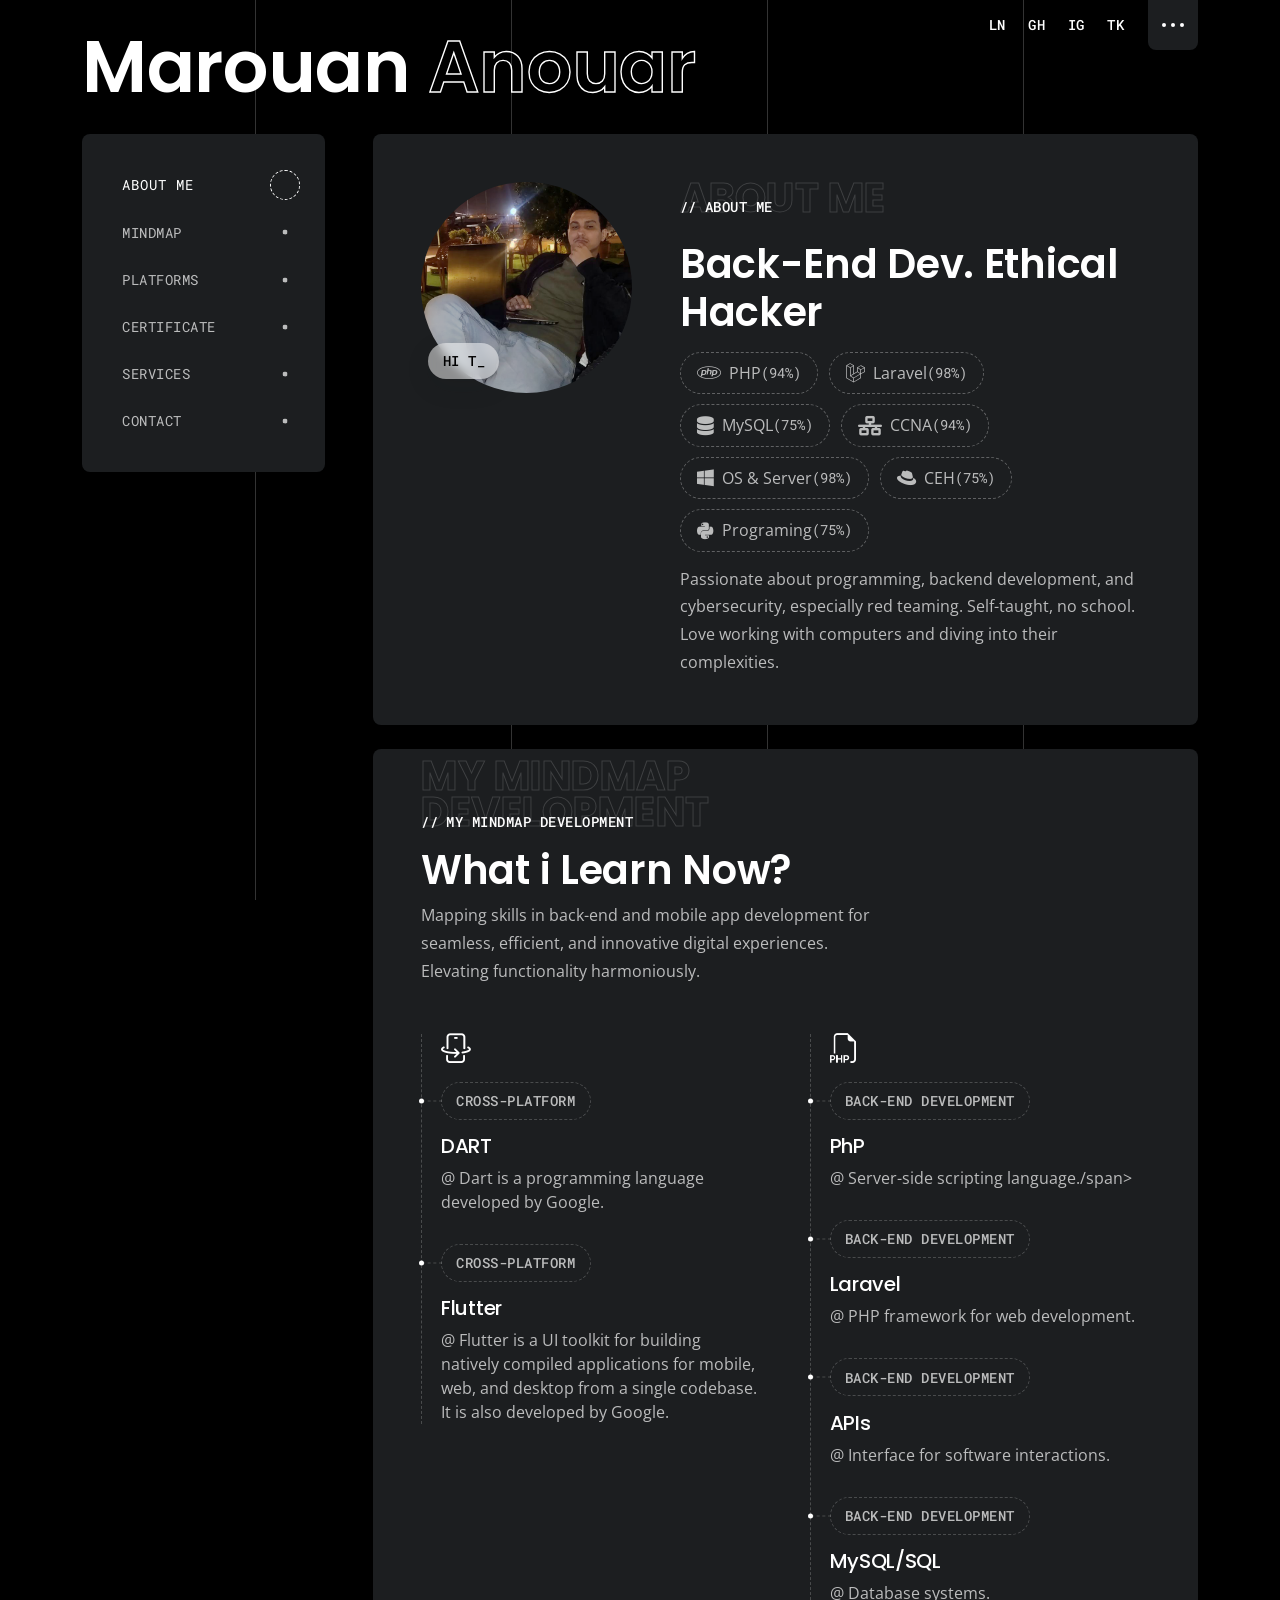
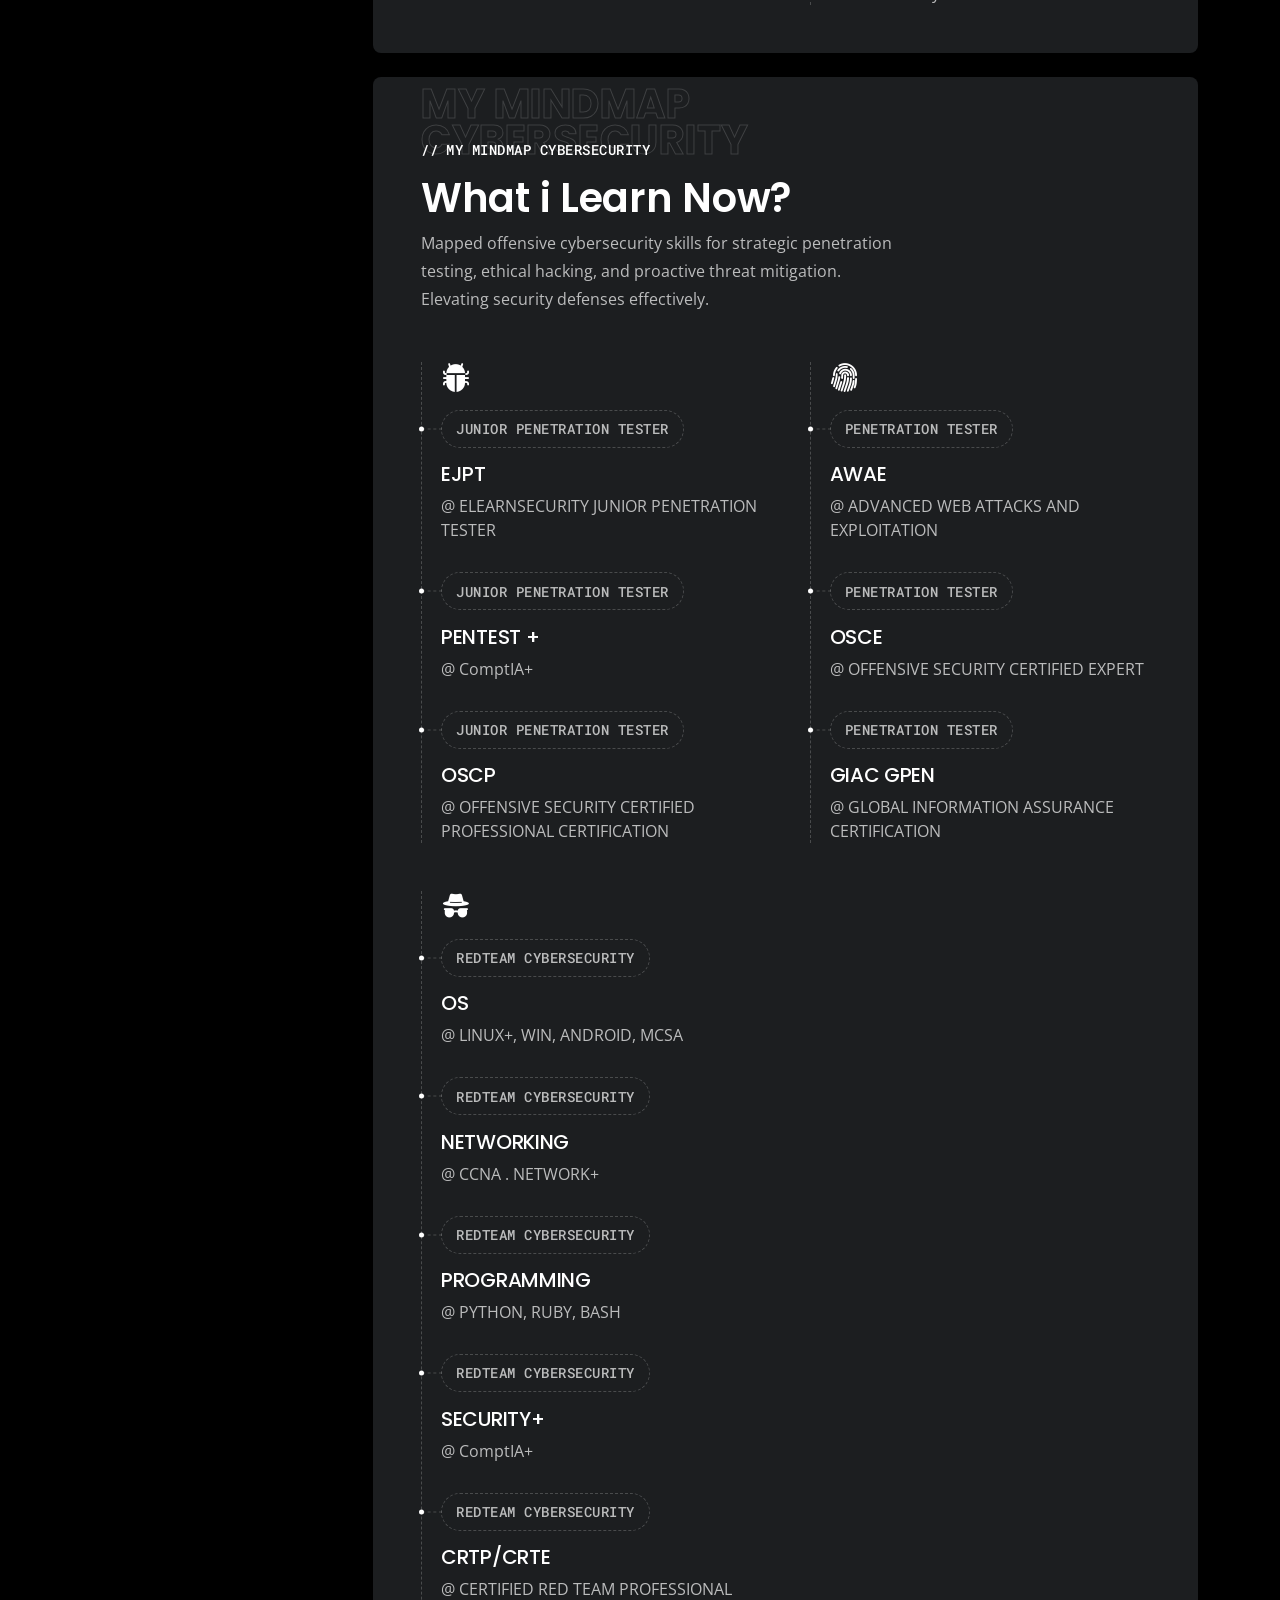
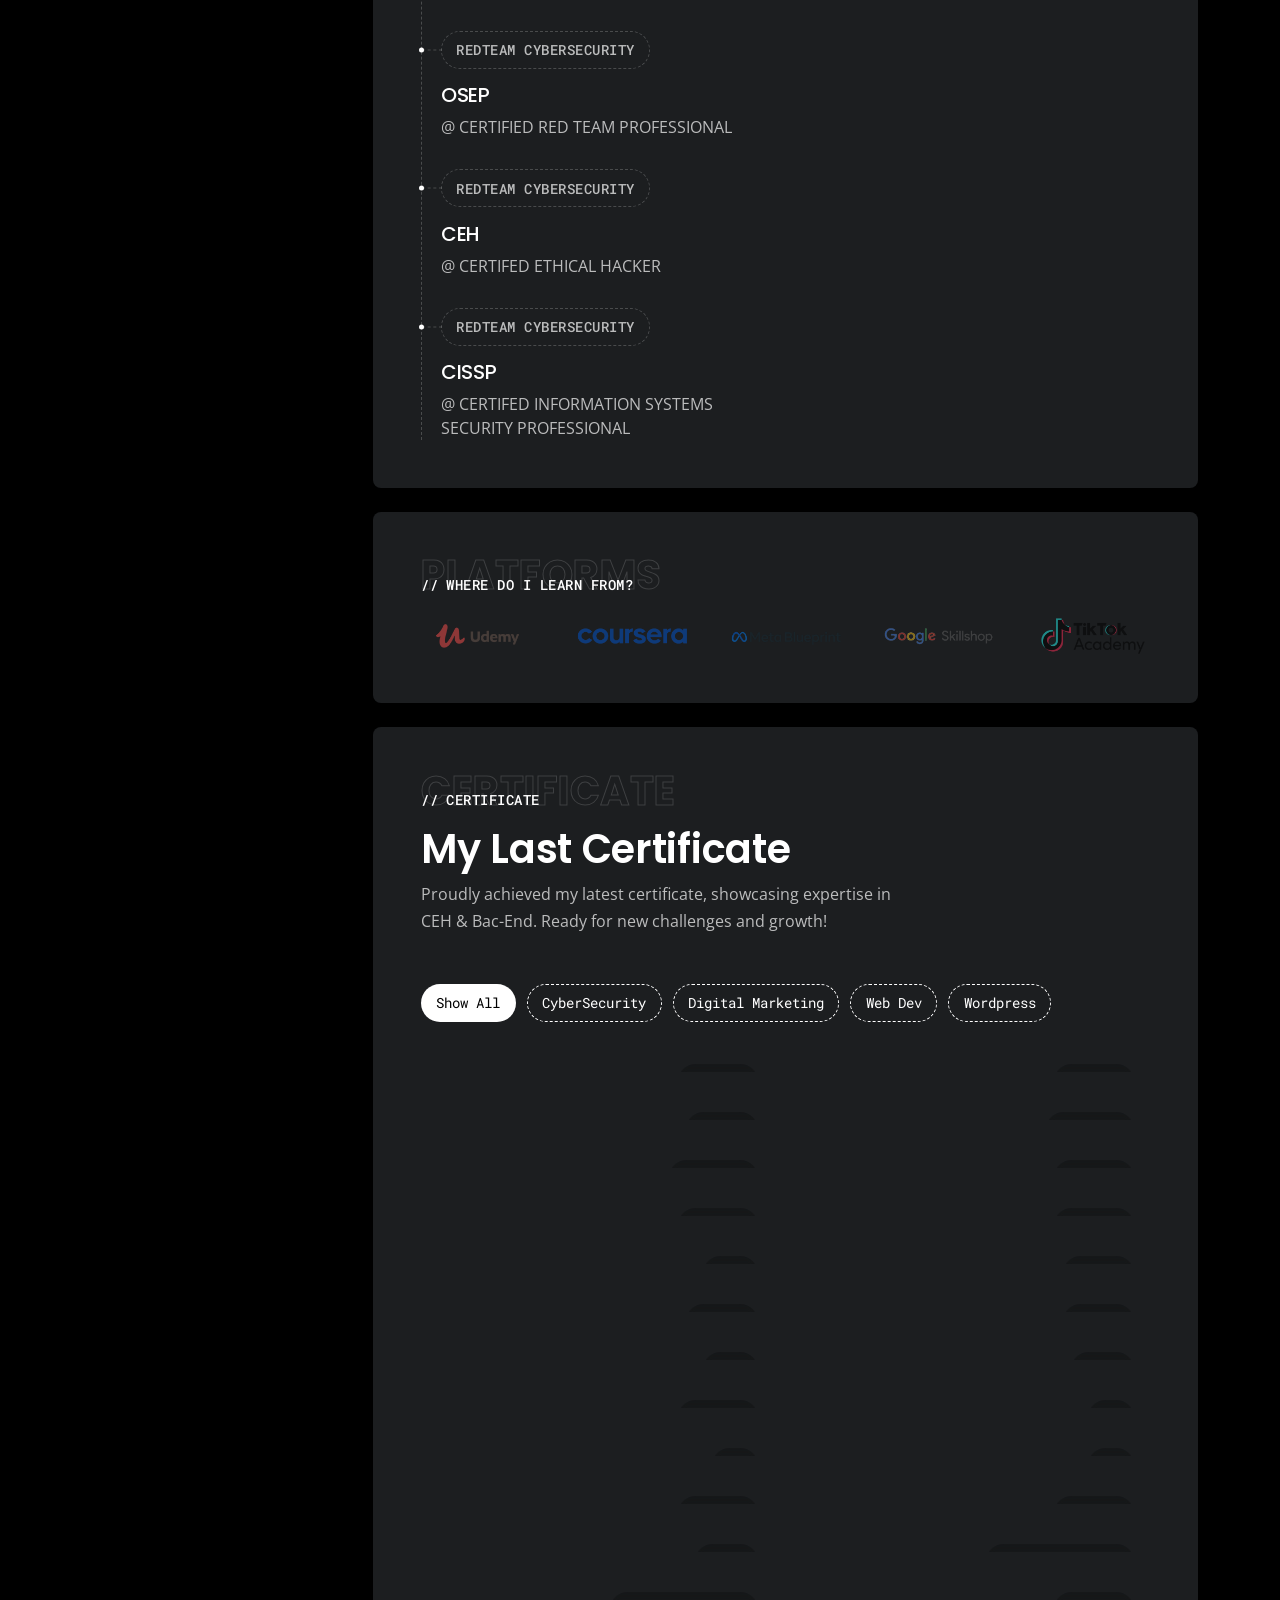
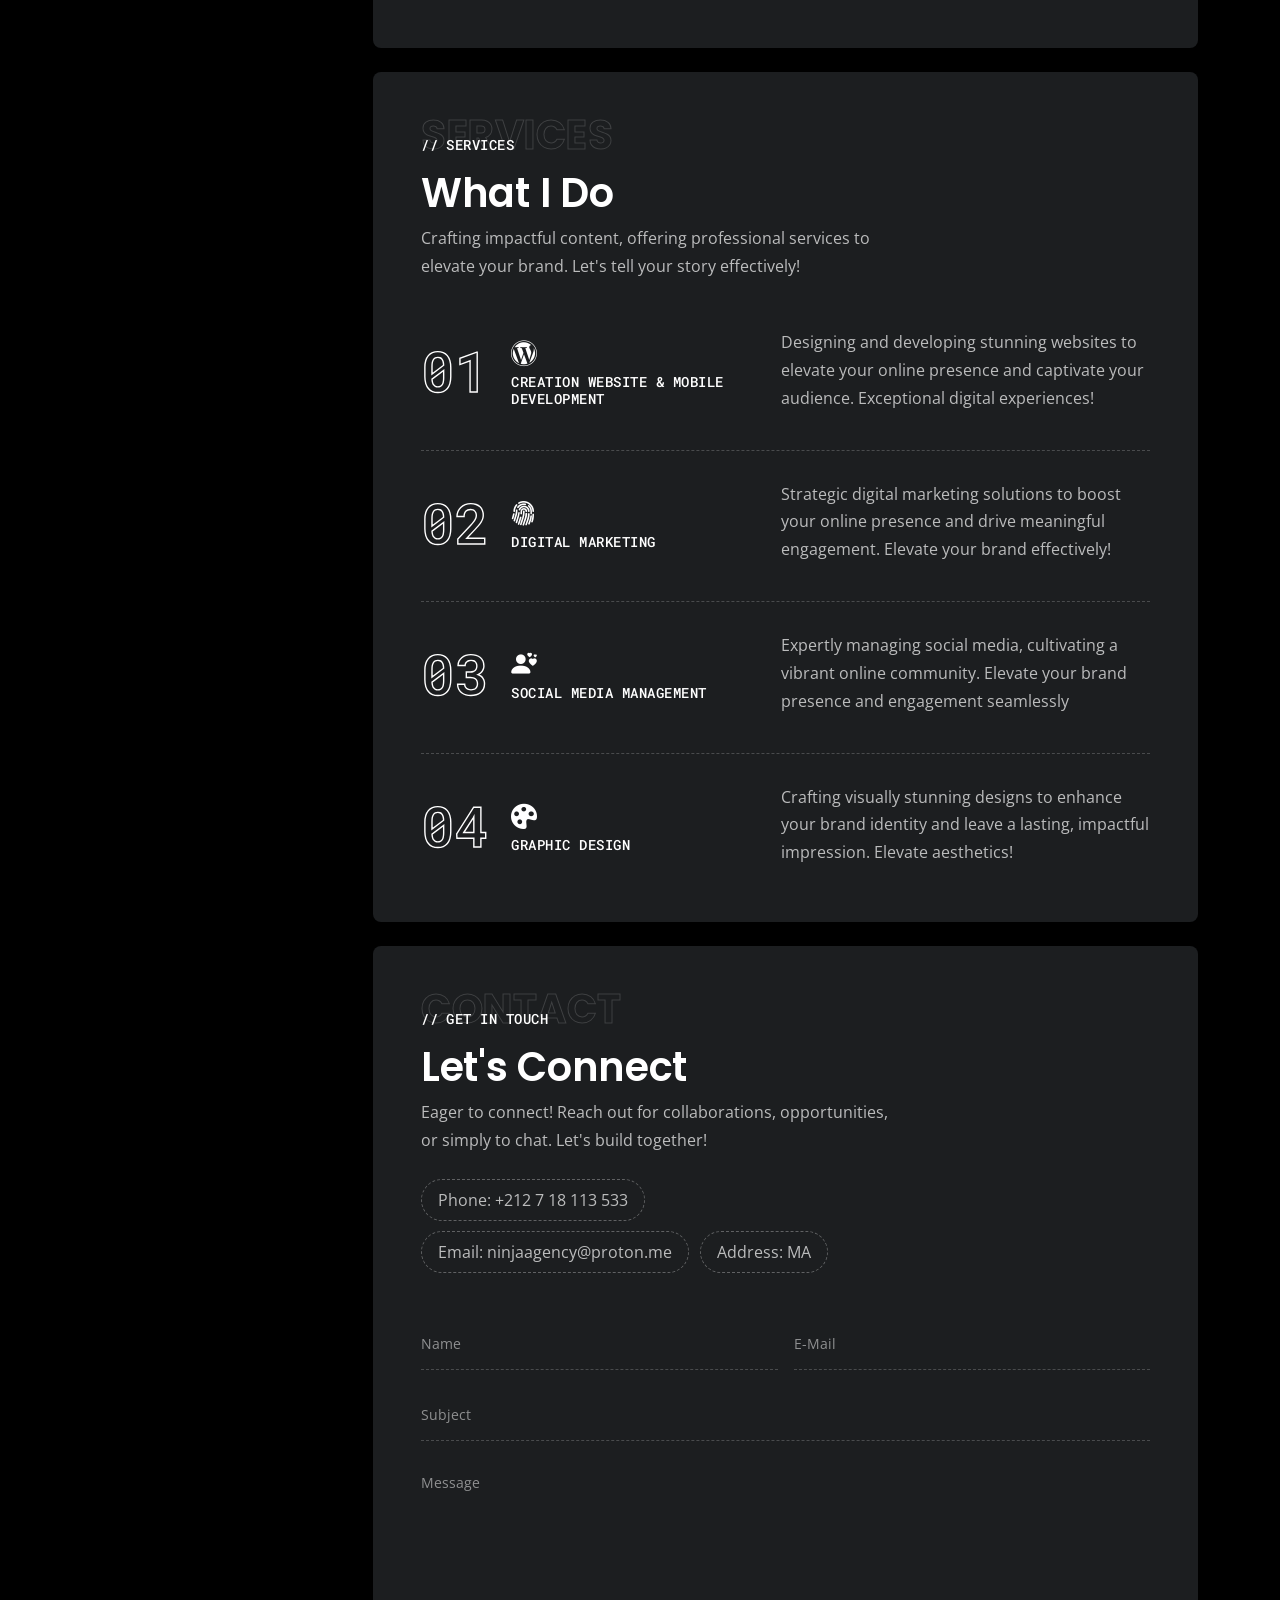
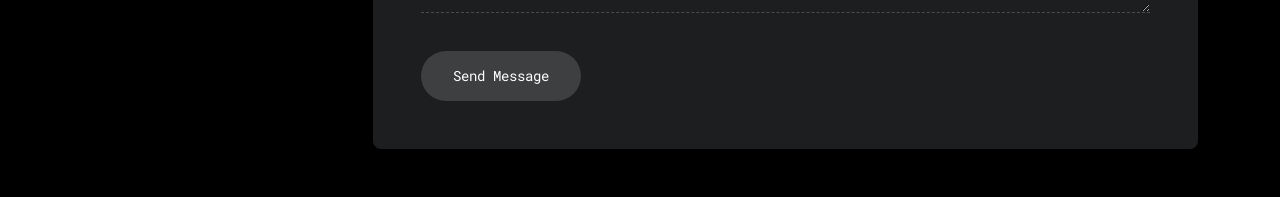
==== index.html @ 76f9e39b "." ====
<!doctype html>
<html lang="en">

<head>
    <meta charset="utf-8">
    <meta name="viewport" content="width=device-width, initial-scale=1, shrink-to-fit=no">
    <meta name="description" content="">
    <meta name="keywords" content="">
	<link rel="shortcut icon" href="https://blogger.googleusercontent.com/img/b/R29vZ2xl/AVvXsEjNzjchO-9puBVkFLh6j6xYqgSUiGS59b3TKKkZD0NAM3fvSHyzBRJ5Tcw3dWx02d1t8cJSU67kAGJMfHF_tNGOXuN9OwxVKGVdTdO9o4JNucJWN5z_VYoS56eqzqJFRBmssWmoG4i9uaUcSVqOW-YQ6aBFv4BokXeJX9dzsuuZcBeQfbClEiMhSztJEVkj/s256/favicon.ico">
    <title>RedTeam Space</title>
    <!-- Favicon -->
    <link href="https://blogger.googleusercontent.com/img/b/R29vZ2xl/AVvXsEgX0Iaqzp3gMsbAEwMHOgq9KRnygvIFuYiby3VFicf8agxb0Bb48MphzfcqlUG39Oq8_7la3W68lhKK4HF-HCqgtK-7QuLZhLIGL7aTB4HvFF3lAWnJ14apfxlHYhAGZ4x9muYhugffj-CVA08FN0okAFpZ1ibgIeEQvzZsnhZvMZemLj7BaLHWgbE4J-70/s512/Untitled%20design%20(2).png" rel="shortcut icon">
    <!-- CSS -->
    <link href="assets/plugins/bootstrap/bootstrap.min.css" rel="stylesheet">
    <link href="assets/plugins/magnific-popup/magnific-popup.min.css" rel="stylesheet">
    <link href="assets/plugins/swiper/swiper-bundle.min.css" rel="stylesheet">
    <link href="assets/css/theme.css" rel="stylesheet">
    <!-- Fonts/Icons -->
    <link href="assets/plugins/bootstrap-icons/bootstrap-icons.css" rel="stylesheet">
    <link href="assets/plugins/fontawesome/css/all.css" rel="stylesheet">
</head>

<body class="theme-dark" data-preloader="true">

    <!-- Background Vertical lines -->
    <div class="bg-lines">
        <div class="bg-line-1"></div>
        <div class="bg-line-2"></div>
        <div class="bg-line-3"></div>
        <div class="bg-line-4"></div>
    </div>
    <!-- end Background Vertical lines -->

    <!-- Toggle Menu Content -->
    <div class="toggle-menu">
        <!-- Close button -->
        <button class="toggle-close">
				<i class="bi bi-x"></i>
			</button>
        <!-- end Close button -->
        <h6 class="mono-heading fw-normal mb-2">Phone:</h6>
        <h4 class="fw-medium">+(212) 7 181 13 533</h4>
        <div class="mt-4">
            <h6 class="mono-heading fw-normal mb-2">Email:</h6>
            <h4 class="fw-medium">ninjaagency@proton.me</h4>
            <ul class="list-inline-sm mt-3">
                <li>
                    <a class="button-circle button-circle-sm" href="https://www.linkedin.com/in/ninjasquadagency" target="_blank"><i class="bi bi-linkedin"></i></a>
                </li>
                <li>
                    <a class="button-circle button-circle-sm" href="https://github.com/ninjasquadagency" target="_blank"><i class="bi bi-github"></i></a>
                </li>
                <li>
                    <a class="button-circle button-circle-sm" href="https://instagram.com/ninjasquad.agency" target="_blank"><i class="bi bi-instagram"></i></a>
                </li>
                <li>
                    <a class="button-circle button-circle-sm" href="https://tiktok.com/@ninjasquad.agency" target="_blank"><i class="bi bi-tiktok"></i></a>
                </li>
            </ul>
        </div>
        <div class="mt-4 mt-lg-5">
            
            <ul class="list-circle">
                <li><a class="mono-heading link-decoration" href="https://marouananouar.github.io/RedTeamPortfolio/" target="_blank">RedTeam Portfolio</a></li>
            </ul>
        </div>
        <div class="tm-bottom">
            <p>&copy; 2024 NinjaSquad.</p>
        </div>
    </div>
    <!-- end Toggle Menu Content -->

    <div class="container">

        <div id="header">
            <div class="row">
                <div class="col-12 col-lg-4 col-xl-3 order-lg-2 text-end">
                    <div class="d-inline-flex align-items-center">
                        <!-- Social Links -->
                        <ul class="list-inline d-inline-block mono-heading fw-medium">
                            <li>
                                <a class="link-decoration" href="https://www.linkedin.com/in/ninjasquadagency" target="_blank">LN</a>
                            </li>
                            <li>
                                <a class="link-decoration" href="https://github.com/ninjasquadagency" target="_blank">GH</a>
                            </li>
                            <li>
                                <a class="link-decoration" href="https://instagram.com/ninjasquad.agency" target="_blank">IG</a>
                            </li>
                            <li>
                                <a class="link-decoration" href="https://tiktok.com/@ninjasquad.agency" target="_blank">TK</a>
                            </li>
                        </ul>
                        <!-- Toggle Menu Button -->
                        <button class="menu-dots">
								<span></span>
							</button>
                        <!-- end Toggle Menu Button -->
                    </div>
                </div>
                <!-- end col -->
                <div class="col-12 col-lg-8 order-lg-1 col-xl-9">
                    <div class="py-4">
                        <h1 class="display-2 fw-semi-bold m-0">Marouan <span class="stroke-text">Anouar</span></h1>
                    </div>
                </div>
                <!-- end col -->
            </div>
            <!-- end row -->
        </div>

        <div class="row g-4 g-lg-5">

            <div class="col-12 col-lg-4 col-xl-3">
                <!-- Main Nav -->
                <div class="nav-wrapper">
                    <div class="section-nav">
                        <ul class="nav">
                            <li class="nav-item">
                                <a class="nav-link" href="#about">
										<span class="nav-link-desktop">About Me</span>
										<span class="nav-link-mobile">A</span>
										<span class="nav-circle"></span>
									</a>
                            </li>
                            <li class="nav-item">
                                <a class="nav-link" href="#mindmap">
										<span class="nav-link-desktop">MindMap</span>
										<span class="nav-link-mobile">M</span>
										<span class="nav-circle"></span>
									</a>
                            </li>
                            <li class="nav-item">
                                <a class="nav-link" href="#platforms">
										<span class="nav-link-desktop">Platforms</span>
										<span class="nav-link-mobile">P</span>
										<span class="nav-circle"></span>
									</a>
                            </li>
                            <li class="nav-item">
                                <a class="nav-link" href="#certificate">
										<span class="nav-link-desktop">Certificate</span>
										<span class="nav-link-mobile">C</span>
										<span class="nav-circle"></span>
									</a>
                            </li>
                            <li class="nav-item">
                                <a class="nav-link" href="#services">
										<span class="nav-link-desktop">Services</span>
										<span class="nav-link-mobile">R</span>
										<span class="nav-circle"></span>
									</a>
                            </li>
                           
                            <li class="nav-item">
                                <a class="nav-link" href="#contact">
										<span class="nav-link-desktop">Contact</span>
										<span class="nav-link-mobile">C</span>
										<span class="nav-circle"></span>
									</a>
                            </li>
                        </ul>
                    </div>
                    <!-- end section-nav -->
                </div>
                <!-- end nav-wrapper -->
                <!-- end Main Nav -->
            </div>
            <!-- end col -->

            <div class="col-12 col-lg-8 col-xl-9">
                <div class="sections-wrapper" data-bs-spy="scroll" data-bs-target=".section-nav">
                    <!-- About section -->
                    <div class="section-box" id="about">
                        <div class="row g-4 g-xl-5">
                            <div class="col-12 col-xl-4">
                                <!-- Hero Avatar -->
                                <div class="hero-avatar">
                                    <img src="assets/profile.png" alt="" data-rjs="2">
                                    <div class="hero-avatar-text">
                                        <span class="typer" id="typer1" data-words="Hi There!, I'm Marouan" data-delay="50" data-deleteDelay="1500"></span><span class="cursor" data-owner="typer1"></span>
                                    </div>
                                </div>
                                <!-- end Hero Avatar -->
                            </div>
                            <div class="col-12 col-xl-8">
                                <h6 class="title-heading mb-4" data-backdrop-text="About Me">About Me</h6>
                                <h1>Back-End Dev. Ethical Hacker</h1>
                                <ul class="list-inline-pills mt-3">
                                    <li><i class="fa-brands fa-php pe-2"></i> PHP
                                        <div class="d-inline-block font-family-mono font-small">(<span class="counter">94</span>%)</div>
                                    </li>
                                    <li><i class="fa-brands fa-laravel pe-2"></i> Laravel
                                        <div class="d-inline-block font-family-mono font-small">(<span class="counter">98</span>%)</div>
                                    </li>
                                    <li><i class="fa-solid fa-database pe-2"></i> MySQL
                                        <div class="d-inline-block font-family-mono font-small">(<span class="counter">75</span>%)</div>
                                    </li>
                                    <li><i class="fa-solid fa-network-wired pe-2"></i> CCNA
                                        <div class="d-inline-block font-family-mono font-small">(<span class="counter">94</span>%)</div>
                                    </li>
                                    <li><i class="fa-brands fa-windows pe-2"></i> OS & Server
                                        <div class="d-inline-block font-family-mono font-small">(<span class="counter">98</span>%)</div>
                                    </li>
                                    <li><i class="fa-brands fa-redhat pe-2"></i> CEH
                                        <div class="d-inline-block font-family-mono font-small">(<span class="counter">75</span>%)</div>
                                    </li>
                                    <li><i class="fa-brands fa-python pe-2"></i> Programing
                                        <div class="d-inline-block font-family-mono font-small">(<span class="counter">75</span>%)</div>
                                    </li>
                                </ul>
                                <p class="mt-1">Passionate about programming, backend development, and cybersecurity, especially red teaming. Self-taught, no school. Love working with computers and diving into their complexities.</p>
                            </div>
                        </div>
                        <!-- end row -->
                        
                        <!-- end row -->
                    </div>
                    <!-- end section-box -->
                    <!-- end About section -->

                    <!-- mind map section -->
                    <div class="section-box mt-4" id="mindmap">
                        <div class="row">
                            <div class="col-12 col-md-10 col-xl-8">
                                <h6 class="title-heading mb-3" data-backdrop-text="My MindMap Development">My MindMap Development</h6>
                                <h1>What i Learn Now?</h1>
                                <p>
                                    Mapping skills in back-end and mobile app development for seamless, efficient, and innovative digital experiences. Elevating functionality harmoniously.</p>
                            </div>
                        </div>
                        <div class="row g-4 g-lg-5 mt-0">
                            <div class="col-12 col-xl-6">
                                <div class="resume-wrapper">
                                    <div class="icon-2xl mb-3">
                                        <i class="bi bi-phone-flip line-height-100"></i>
                                    </div>
                                    <!-- Education box 1 -->
                                    <div class="resume-box">
                                        <span class="resume-date">Cross-Platform</span>
                                        <h5 class="fw-medium">DART</h5>
                                        <span>@ Dart is a programming language developed by Google.</span>
                                    </div>
                                    
                                    <!-- Education box 3 -->
                                    <div class="resume-box">
                                        <span class="resume-date">Cross-Platform</span>
                                        <h5 class="fw-medium">Flutter</h5>
                                        <span>@ Flutter is a UI toolkit for building natively compiled applications for mobile, web, and desktop from a single codebase. It is also developed by Google.</span>
                                    </div>
                                </div>
                            </div>
                            <div class="col-12 col-xl-6">
                                <div class="resume-wrapper">
                                    <div class="icon-2xl mb-3">
                                        <i class="bi bi-filetype-php line-height-100"></i>
                                    </div>
                                    <!-- Employment box 1 -->
                                    <div class="resume-box">
                                        <span class="resume-date">Back-End Development</span>
                                        <h5 class="fw-medium">PhP</h5>
                                        <span>@ Server-side scripting language./span>
                                    </div>
                                    <!-- Employment box 2 -->
                                    <div class="resume-box">
                                        <span class="resume-date">Back-End Development</span>
                                        <h5 class="fw-medium">Laravel</h5>
                                        <span>@ PHP framework for web development.</span>
                                    </div>
                                    <!-- Employment box 2 -->
                                    <div class="resume-box">
                                        <span class="resume-date">Back-End Development</span>
                                        <h5 class="fw-medium">APIs</h5>
                                        <span>@ Interface for software interactions.</span>
                                    </div>
                                    <!-- Employment box 3 -->
                                    <div class="resume-box">
                                        <span class="resume-date">Back-End Development</span>
                                        <h5 class="fw-medium">MySQL/SQL</h5>
                                        <span>@ Database systems.</span>
                                    </div>
                                </div>
                            </div>
                            
                        </div>
                        <!-- end row -->
                    </div>
                    <!-- end section-box -->
                    <!-- end Resume section -->
                    <!-- mind map section -->
                    <div class="section-box mt-4" id="">
                        <div class="row">
                            <div class="col-12 col-md-10 col-xl-8">
                                <h6 class="title-heading mb-3" data-backdrop-text="My MindMap CyberSecurity">My MindMap CyberSecurity</h6>
                                <h1>What i Learn Now?</h1>
                                <p>
                                    Mapped offensive cybersecurity skills for strategic penetration testing, ethical hacking, and proactive threat mitigation. Elevating security defenses effectively.</p>
                            </div>
                        </div>
                        <div class="row g-4 g-lg-5 mt-0">
                            <div class="col-12 col-xl-6">
                                <div class="resume-wrapper">
                                    <div class="icon-2xl mb-3">
                                        <i class="bi bi-bug-fill line-height-100"></i>
                                    </div>
                                    <!-- Education box 1 -->
                                    <div class="resume-box">
                                        <span class="resume-date">JUNIOR PENETRATION TESTER</span>
                                        <h5 class="fw-medium">EJPT</h5>
                                        <span>@ ELEARNSECURITY JUNIOR PENETRATION TESTER</span>
                                    </div>
                                    <!-- Education box 2 -->
                                    <div class="resume-box">
                                        <span class="resume-date">JUNIOR PENETRATION TESTER</span>
                                        <h5 class="fw-medium">PENTEST +</h5>
                                        <span>@ ComptIA+</span>
                                    </div>
                                    <!-- Education box 3 -->
                                    <div class="resume-box">
                                        <span class="resume-date">JUNIOR PENETRATION TESTER</span>
                                        <h5 class="fw-medium">OSCP</h5>
                                        <span>@ OFFENSIVE SECURITY CERTIFIED PROFESSIONAL CERTIFICATION</span>
                                    </div>
                                </div>
                            </div>
                            <div class="col-12 col-xl-6">
                                <div class="resume-wrapper">
                                    <div class="icon-2xl mb-3">
                                        <i class="bi bi-fingerprint line-height-100"></i>
                                    </div>
                                    <!-- Employment box 1 -->
                                    <div class="resume-box">
                                        <span class="resume-date">PENETRATION TESTER</span>
                                        <h5 class="fw-medium">AWAE</h5>
                                        <span>@ ADVANCED WEB ATTACKS AND EXPLOITATION</span>
                                    </div>
                                    <!-- Employment box 2 -->
                                    <div class="resume-box">
                                        <span class="resume-date">PENETRATION TESTER</span>
                                        <h5 class="fw-medium">OSCE</h5>
                                        <span>@ OFFENSIVE SECURITY CERTIFIED EXPERT</span>
                                    </div>
                                    <!-- Employment box 3 -->
                                    <div class="resume-box">
                                        <span class="resume-date">PENETRATION TESTER</span>
                                        <h5 class="fw-medium">GIAC GPEN</h5>
                                        <span>@ GLOBAL INFORMATION ASSURANCE CERTIFICATION</span>
                                    </div>
                                </div>
                            </div>
                            <div class="col-12 col-xl-6">
                                <div class="resume-wrapper">
                                    <div class="icon-2xl mb-3">
                                        <i class="bi bi-incognito line-height-100"></i>
                                    </div>
                                    <!-- Employment box 1 -->
                                    <div class="resume-box">
                                        <span class="resume-date">REDTEAM CYBERSECURITY</span>
                                        <h5 class="fw-medium">OS</h5>
                                        <span>@ LINUX+, WIN, ANDROID, MCSA</span>
                                    </div>
                                    <!-- Employment box 2 -->
                                    <div class="resume-box">
                                        <span class="resume-date">REDTEAM CYBERSECURITY</span>
                                        <h5 class="fw-medium">NETWORKING</h5>
                                        <span>@ CCNA . NETWORK+</span>
                                    </div>
                                    <!-- Employment box 2 -->
                                    <div class="resume-box">
                                        <span class="resume-date">REDTEAM CYBERSECURITY</span>
                                        <h5 class="fw-medium">PROGRAMMING</h5>
                                        <span>@ PYTHON, RUBY, BASH</span>
                                    </div>
                                    <!-- Employment box 2 -->
                                    <div class="resume-box">
                                        <span class="resume-date">REDTEAM CYBERSECURITY</span>
                                        <h5 class="fw-medium">SECURITY+</h5>
                                        <span>@ ComptIA+</span>
                                    </div>
                                    <!-- Employment box 2 -->
                                    <div class="resume-box">
                                        <span class="resume-date">REDTEAM CYBERSECURITY</span>
                                        <h5 class="fw-medium">CRTP/CRTE</h5>
                                        <span>@ CERTIFIED RED TEAM PROFESSIONAL</span>
                                    </div>
                                    <!-- Employment box 2 -->
                                    <div class="resume-box">
                                        <span class="resume-date">REDTEAM CYBERSECURITY</span>
                                        <h5 class="fw-medium">OSEP</h5>
                                        <span>@ CERTIFIED RED TEAM PROFESSIONAL</span>
                                    </div>
                                    <!-- Employment box 2 -->
                                    <div class="resume-box">
                                        <span class="resume-date">REDTEAM CYBERSECURITY</span>
                                        <h5 class="fw-medium">CEH</h5>
                                        <span>@ CERTIFED ETHICAL HACKER</span>
                                    </div>
                                    <!-- Employment box 3 -->
                                    <div class="resume-box">
                                        <span class="resume-date">REDTEAM CYBERSECURITY</span>
                                        <h5 class="fw-medium">CISSP</h5>
                                        <span>@ CERTIFED INFORMATION SYSTEMS SECURITY PROFESSIONAL</span>
                                    </div>
                                </div>
                            </div>
                        </div>
                        <!-- end row -->
                    </div>
                    <!-- end section-box -->
                    <!-- end Mindmap section -->

                    <!-- Clients section -->
                    <div class="section-box mt-4" id="platforms">
                        <h6 class="title-heading mb-4" data-backdrop-text="Platforms">Where do I learn From?</h6>
                        <div class="swiper clients-swiper">
                            <div class="swiper-wrapper">
                                <!-- Client box 1 -->
                                <div class="swiper-slide client-box" >
                                    <a href="#">
											<img src="assets/images/onlineschool/udemy.png" alt="" width="">
										</a>
                                </div>
                                <!-- Client box 2 -->
                                <div class="swiper-slide client-box" >
                                    <a href="#">
											<img src="assets/images/onlineschool/coursera.png" alt="" width="">
										</a>
                                </div>
                                <!-- Client box 3 -->
                                <div class="swiper-slide client-box" >
                                    <a href="#">
											<img src="assets/images/onlineschool/blueprint.png" alt="" width="">
										</a>
                                </div>
                                <!-- Client box 4 -->
                                <div class="swiper-slide client-box" >
                                    <a href="#">
											<img src="assets/images/onlineschool/skillshop.png" alt="" width="">
										</a>
                                </div>
                                <!-- Client box 5 -->
                                <div class="swiper-slide client-box" >
                                    <a href="#">
											<img src="assets/images/onlineschool/tiktok.png" alt="" width="">
										</a>
                                </div>
                                
								<!-- Client box 7 -->
                                <div class="swiper-slide client-box" >
                                    <a href="#">
											<img src="assets/images/onlineschool/cisco.png" alt="" width="">
										</a>
                                </div>
								<!-- Client box 8 -->
                                <div class="swiper-slide client-box" >
                                    <a href="#">
											<img src="assets/images/onlineschool/cybrary.png" alt="" width="">
										</a>
                                </div>
								<!-- Client box 9 -->
                                <div class="swiper-slide client-box" >
                                    <a href="#">
											<img src="assets/images/onlineschool/ibmskillbuild.png" alt="" width="">
										</a>
                                </div>
								<!-- Client box 10 -->
                                <div class="swiper-slide client-box" >
                                    <a href="#">
											<img src="assets/images/onlineschool/alison.png" alt="" width="">
										</a>
                                </div>
								<!-- Client box 11 -->
                                <div class="swiper-slide client-box" >
                                    <a href="#">
											<img src="assets/images/onlineschool/coursat.png" alt="" width="">
										</a>
                                </div>
								<!-- Client box 12 -->
                                <div class="swiper-slide client-box" >
                                    <a href="#">
											<img src="assets/images/onlineschool/digitaldefynd.png" alt="" width="">
										</a>
                                </div>
								<!-- Client box 13 -->
                                <div class="swiper-slide client-box" >
                                    <a href="#">
											<img src="assets/images/onlineschool/maarif.png" alt="" width="">
										</a>
                                </div>
								<!-- Client box 14 -->
                                <div class="swiper-slide client-box" >
                                    <a href="#">
											<img src="assets/images/onlineschool/skillup.png" alt="" width="">
										</a>
                                </div>
								<!-- Client box 15 -->
                                <div class="swiper-slide client-box" >
                                    <a href="#">
											<img src="assets/images/onlineschool/teracourse.png" alt="" width="">
										</a>
                                </div>
								<!-- Client box 16 -->
                                <div class="swiper-slide client-box" >
                                    <a href="#">
											<img src="assets/images/onlineschool/vcn.png" alt="" width="">
										</a>
                                </div>
								<!-- Client box 17 -->
                                <div class="swiper-slide client-box" >
                                    <a href="#">
											<img src="assets/images/onlineschool/class_central.png" alt="" width="">
										</a>
                                </div>
                            </div>
                        </div>
                    </div>
                    <!-- end section-box -->
                    <!-- end Clients section -->
                     <!-- Portfolio section -->
                     <div class="section-box mt-4" id="certificate">
                        <div class="row">
                            <div class="col-12 col-md-10 col-xl-8">
                                <h6 class="title-heading mb-3" data-backdrop-text="certificate">Certificate</h6>
                                <h1>My Last Certificate</h1>
                                <p>Proudly achieved my latest certificate, showcasing expertise in CEH & Bac-End. Ready for new challenges and growth!</p>
                            </div>
                        </div>
                        <div class="filter mt-4 mt-lg-5 mb-3">
                            <ul>
                                <li data-filter="all">Show All</li>
                                <li data-filter=".category-1">CyberSecurity</li>
                                <li data-filter=".category-2">Digital Marketing</li>
                                <li data-filter=".category-3">Web Dev</li>
                                <li data-filter=".category-4">Wordpress</li>
                            </ul>
                        </div>
                        <!-- end Portfolio Filter -->
                        <div class="row g-4 portfolio-grid">
                            <!-- Portfolio Item 1 -->
                            <div class="col-12 col-xl-6 portfolio-item category-1">
                                <div class="portfolio-box">
                                    <!-- Image -->
                                    <img src="https://marouananouar.github.io/MYSpace/assets/img/certificate/22.jpg" alt="" data-rjs="2">
                                    <!-- Category -->
                                    <span class="portfolio-category">Google</span>
                                    <!-- Caption -->
                                </div>
                                <!-- end portfolio-box -->
                            </div>
                            <!-- Portfolio Item 2 -->
                            <div class="col-12 col-xl-6 portfolio-item category-1">
                                <div class="portfolio-box">
                                    <!-- Image -->
                                    <img src="https://marouananouar.github.io/MYSpace/assets/img/certificate/20.jpg" alt="" data-rjs="2">
                                    <!-- Category -->
                                    <span class="portfolio-category">Google</span>
                                    <!-- Caption -->
                                    
                                </div>
                                <!-- end portfolio-box -->
                            </div>
                            <!-- Portfolio Item 3 -->
                            <div class="col-12 col-xl-6 portfolio-item category-1">
                                <div class="portfolio-box">
                                    <!-- Image -->
                                    <img src="https://marouananouar.github.io/MYSpace/assets/img/certificate/18.jpg" alt="" data-rjs="2">
                                    <!-- Category -->
                                    <span class="portfolio-category">Cisco</span>
                                    <!-- Caption -->
                                    
                                </div>
                                <!-- end portfolio-box -->
                            </div>
                            <!-- Portfolio Item 4 -->
                            <div class="col-12 col-xl-6 portfolio-item category-1">
                                <div class="portfolio-box">
                                    <!-- Image -->
                                    <img src="https://marouananouar.github.io/MYSpace/assets/img/certificate/1.jpg" alt="" data-rjs="2">
                                    <!-- Category -->
                                    <span class="portfolio-category">SkillUP</span>
                                    <!-- Caption -->
                                    
                                </div>
                                <!-- end portfolio-box -->
                            </div>
                            <!-- end Portfolio Item 4 -->
                            <!-- Portfolio Item 5 -->
                            <div class="col-12 col-xl-6 portfolio-item category-1">
                                <div class="portfolio-box">
                                    <!-- Image -->
                                    <img src="https://marouananouar.github.io/MYSpace/assets/img/certificate/5.jpg" alt="" data-rjs="2">
                                    <!-- Category -->
                                    <span class="portfolio-category">Cybrary</span>
                                    <!-- Caption -->
                                    
                                </div>
                                <!-- end portfolio-box -->
                            </div>
                            <!-- end Portfolio Item 5 -->
                            <!-- Portfolio Item 6 -->
                            <div class="col-12 col-xl-6 portfolio-item category-1">
                                <div class="portfolio-box">
                                    <!-- Image -->
                                    <img src="https://marouananouar.github.io/MYSpace/assets/img/certificate/8.jpg" alt="" data-rjs="2">
                                    <!-- Category -->
                                    <span class="portfolio-category">Maarif</span>
                                    <!-- Caption -->
                                    
                                </div>
                                <!-- end portfolio-box -->
                            </div>
                            <!-- end Portfolio Item 6 -->
                            <!-- Portfolio Item 7 -->
                            <div class="col-12 col-xl-6 portfolio-item category-1">
                                <div class="portfolio-box">
                                    <!-- Image -->
                                    <img src="https://marouananouar.github.io/MYSpace/assets/img/certificate/9.jpg" alt="" data-rjs="2">
                                    <!-- Category -->
                                    <span class="portfolio-category">Maarif</span>
                                    <!-- Caption -->
                                    
                                </div>
                                <!-- end portfolio-box -->
                            </div>
                            <!-- end Portfolio Item 7 -->
                            <!-- Portfolio Item 8 -->
                            <div class="col-12 col-xl-6 portfolio-item category-1">
                                <div class="portfolio-box">
                                    <!-- Image -->
                                    <img src="https://marouananouar.github.io/MYSpace/assets/img/certificate/13.jpg" alt="" data-rjs="2">
                                    <!-- Category -->
                                    <span class="portfolio-category">Maarif</span>
                                    <!-- Caption -->
                                    
                                </div>
                                <!-- end portfolio-box -->
                            </div>
                            <!-- end Portfolio Item 8 -->
                            <!-- Portfolio Item 9 -->
                            <div class="col-12 col-xl-6 portfolio-item category-1">
                                <div class="portfolio-box">
                                    <!-- Image -->
                                    <img src="https://marouananouar.github.io/MYSpace/assets/img/certificate/14.jpg" alt="" data-rjs="2">
                                    <!-- Category -->
                                    <span class="portfolio-category">IBM</span>
                                    <!-- Caption -->
                                    
                                </div>
                                <!-- end portfolio-box -->
                            </div>
                            <!-- end Portfolio Item 9 -->
                            <!-- Portfolio Item 10 -->
                            <div class="col-12 col-xl-6 portfolio-item category-1">
                                <div class="portfolio-box">
                                    <!-- Image -->
                                    <img src="https://marouananouar.github.io/MYSpace/assets/img/certificate/15.jpg" alt="" data-rjs="2">
                                    <!-- Category -->
                                    <span class="portfolio-category">Cisco</span>
                                    <!-- Caption -->
                                    
                                </div>
                                <!-- end portfolio-box -->
                            </div>
                            <!-- end Portfolio Item 10 -->
                            <!-- Portfolio Item 11 -->
                            <div class="col-12 col-xl-6 portfolio-item category-1">
                                <div class="portfolio-box">
                                    <!-- Image -->
                                    <img src="https://marouananouar.github.io/MYSpace/assets/img/certificate/16.jpg" alt="" data-rjs="2">
                                    <!-- Category -->
                                    <span class="portfolio-category">Cisco</span>
                                    <!-- Caption -->
                                    
                                </div>
                                <!-- end portfolio-box -->
                            </div>
                            <!-- end Portfolio Item 11 -->
                            <!-- Portfolio Item 12 -->
                            <div class="col-12 col-xl-6 portfolio-item category-1">
                                <div class="portfolio-box">
                                    <!-- Image -->
                                    <img src="https://marouananouar.github.io/MYSpace/assets/img/certificate/17.jpg" alt="" data-rjs="2">
                                    <!-- Category -->
                                    <span class="portfolio-category">Cisco</span>
                                    <!-- Caption -->
                                    
                                </div>
                                <!-- end portfolio-box -->
                            </div>
                            <!-- end Portfolio Item 12 -->
                            <!-- Portfolio Item 13 -->
                            <div class="col-12 col-xl-6 portfolio-item category-2">
                                <div class="portfolio-box">
                                    <!-- Image -->
                                    <img src="https://marouananouar.github.io/MYSpace/assets/img/certificate/24.jpg" alt="" data-rjs="2">
                                    <!-- Category -->
                                    <span class="portfolio-category">VCN</span>
                                    <!-- Caption -->
                                    
                                </div>
                                <!-- end portfolio-box -->
                            </div>
                            <!-- end Portfolio Item 13 -->
                            <!-- Portfolio Item 13 -->
                            <div class="col-12 col-xl-6 portfolio-item category-2">
                                <div class="portfolio-box">
                                    <!-- Image -->
                                    <img src="https://marouananouar.github.io/MYSpace/assets/img/certificate/21.jpg" alt="" data-rjs="2">
                                    <!-- Category -->
                                    <span class="portfolio-category">Meta</span>
                                    <!-- Caption -->
                                    
                                </div>
                                <!-- end portfolio-box -->
                            </div>
                            <!-- end Portfolio Item 14 -->
                            <!-- Portfolio Item 13 -->
                            <div class="col-12 col-xl-6 portfolio-item category-2">
                                <div class="portfolio-box">
                                    <!-- Image -->
                                    <img src="https://marouananouar.github.io/MYSpace/assets/img/certificate/19.jpg" alt="" data-rjs="2">
                                    <!-- Category -->
                                    <span class="portfolio-category">Google</span>
                                    <!-- Caption -->
                                    
                                </div>
                                <!-- end portfolio-box -->
                            </div>
                            <!-- end Portfolio Item 14 -->
                            <!-- Portfolio Item 15 -->
                            <div class="col-12 col-xl-6 portfolio-item category-2">
                                <div class="portfolio-box">
                                    <!-- Image -->
                                    <img src="https://marouananouar.github.io/MYSpace/assets/img/certificate/2.jpg" alt="" data-rjs="2">
                                    <!-- Category -->
                                    <span class="portfolio-category">Hp</span>
                                    <!-- Caption -->
                                    
                                </div>
                                <!-- end portfolio-box -->
                            </div>
                            <!-- end Portfolio Item 15 -->
                            <!-- Portfolio Item 16 -->
                            <div class="col-12 col-xl-6 portfolio-item category-2">
                                <div class="portfolio-box">
                                    <!-- Image -->
                                    <img src="https://marouananouar.github.io/MYSpace/assets/img/certificate/3.jpg" alt="" data-rjs="2">
                                    <!-- Category -->
                                    <span class="portfolio-category">Hp</span>
                                    <!-- Caption -->
                                    
                                </div>
                                <!-- end portfolio-box -->
                            </div>
                            <!-- end Portfolio Item 16 -->
                            <!-- Portfolio Item 17 -->
                            <div class="col-12 col-xl-6 portfolio-item category-2">
                                <div class="portfolio-box">
                                    <!-- Image -->
                                    <img src="https://marouananouar.github.io/MYSpace/assets/img/certificate/4.jpg" alt="" data-rjs="2">
                                    <!-- Category -->
                                    <span class="portfolio-category">Hp</span>
                                    <!-- Caption -->
                                    
                                </div>
                                <!-- end portfolio-box -->
                            </div>
                            <!-- end Portfolio Item 17 -->
                            <!-- Portfolio Item 17 -->
                            <div class="col-12 col-xl-6 portfolio-item category-2">
                                <div class="portfolio-box">
                                    <!-- Image -->
                                    <img src="https://marouananouar.github.io/MYSpace/assets/img/certificate/11.jpg" alt="" data-rjs="2">
                                    <!-- Category -->
                                    <span class="portfolio-category">Maarif</span>
                                    <!-- Caption -->
                                    
                                </div>
                                <!-- end portfolio-box -->
                            </div>
                            <!-- end Portfolio Item 17 -->
                            <!-- Portfolio Item 17 -->
                            <div class="col-12 col-xl-6 portfolio-item category-2">
                                <div class="portfolio-box">
                                    <!-- Image -->
                                    <img src="https://marouananouar.github.io/MYSpace/assets/img/certificate/12.jpg" alt="" data-rjs="2">
                                    <!-- Category -->
                                    <span class="portfolio-category">Maarif</span>
                                    <!-- Caption -->
                                    
                                </div>
                                <!-- end portfolio-box -->
                            </div>
                            <!-- end Portfolio Item 17 -->
                            <!-- Portfolio Item 18 -->
                            <div class="col-12 col-xl-6 portfolio-item category-3">
                                <div class="portfolio-box">
                                    <!-- Image -->
                                    <img src="https://marouananouar.github.io/MYSpace/assets/img/certificate/23.jpg" alt="" data-rjs="2">
                                    <!-- Category -->
                                    <span class="portfolio-category">Meta</span>
                                    <!-- Caption -->
                                    
                                </div>
                                <!-- end portfolio-box -->
                            </div>
                            <!-- end Portfolio Item 18 -->
                             <!-- Portfolio Item 19 -->
                             <div class="col-12 col-xl-6 portfolio-item category-3">
                                <div class="portfolio-box">
                                    <!-- Image -->
                                    <img src="https://marouananouar.github.io/MYSpace/assets/img/certificate/6.jpg" alt="" data-rjs="2">
                                    <!-- Category -->
                                    <span class="portfolio-category">Shiyar Academy</span>
                                    <!-- Caption -->
                                    
                                </div>
                                <!-- end portfolio-box -->
                            </div>
                            <!-- end Portfolio Item 19-->
                             <!-- Portfolio Item 20 -->
                             <div class="col-12 col-xl-6 portfolio-item category-3">
                                <div class="portfolio-box">
                                    <!-- Image -->
                                    <img src="https://marouananouar.github.io/MYSpace/assets/img/certificate/7.jpg" alt="" data-rjs="2">
                                    <!-- Category -->
                                    <span class="portfolio-category">Shiyar Academy</span>
                                    <!-- Caption -->
                                    
                                </div>
                                <!-- end portfolio-box -->
                            </div>
                            <!-- end Portfolio Item 20 -->
                            <!-- Portfolio Item 21 -->
                            <div class="col-12 col-xl-6 portfolio-item category-4">
                                <div class="portfolio-box">
                                    <!-- Image -->
                                    <img src="https://marouananouar.github.io/MYSpace/assets/img/certificate/10.jpg" alt="" data-rjs="2">
                                    <!-- Category -->
                                    <span class="portfolio-category">Maarif</span>
                                    <!-- Caption -->
                                    
                                </div>
                                <!-- end portfolio-box -->
                            </div>
                            <!-- end Portfolio Item 20 -->
                        </div>
                        <!-- end row -->
                    </div>
                    <!-- end section-box -->
                    <!-- end Portfolio section -->
                    <!-- Services section -->
                    <div class="section-box mt-4" id="services">
                        <div class="row">
                            <div class="col-12 col-md-10 col-xl-8">
                                <h6 class="title-heading mb-3" data-backdrop-text="Services">Services</h6>
                                <h1>What I Do</h1>
                                <p>Crafting impactful content, offering professional services to elevate your brand. Let's tell your story effectively!</p>
                            </div>
                        </div>
                        <div class="mt-4 mt-lg-5">
                            <ul class="services-list">
                                <!-- Services Item 1 -->
                                <li class="services-item">
                                    <div class="services-number">
                                        <h1 class="font-family-mono fw-semi-bold stroke-text display-4">01</h1>
                                    </div>
                                    <div class="services-title icon-xl">
                                        <i class="bi bi-wordpress"></i>
                                        <h6 class="mono-heading">Creation Website & Mobile Development</h6>
                                    </div>
                                    <div>
                                        <p>Designing and developing stunning websites to elevate your online presence and captivate your audience. Exceptional digital experiences!</p>
                                    </div>
                                </li>
                                <!-- Services Item 2 -->
                                <li class="services-item">
                                    <div class="services-number">
                                        <h1 class="font-family-mono fw-semi-bold stroke-text display-4">02</h1>
                                    </div>
                                    <div class="services-title icon-xl">
                                        <i class="bi bi-fingerprint"></i>
                                        <h6 class="mono-heading">Digital Marketing</h6>
                                    </div>
                                    <div>
                                        <p>Strategic digital marketing solutions to boost your online presence and drive meaningful engagement. Elevate your brand effectively!
                                        </p>
                                    </div>
                                </li>
                                <!-- Services Item 3 -->
                                <li class="services-item">
                                    <div class="services-number">
                                        <h1 class="font-family-mono fw-semi-bold stroke-text display-4">03</h1>
                                    </div>
                                    <div class="services-title icon-xl">
                                        <i class="bi bi-person-hearts"></i>
                                        <h6 class="mono-heading">Social Media Management</h6>
                                    </div>
                                    <div>
                                        <p>Expertly managing social media, cultivating a vibrant online community. Elevate your brand presence and engagement seamlessly</p>
                                    </div>
                                </li>
                                <!-- Services Item 4 -->
                                <li class="services-item">
                                    <div class="services-number">
                                        <h1 class="font-family-mono fw-semi-bold stroke-text display-4">04</h1>
                                    </div>
                                    <div class="services-title icon-xl">
                                        <i class="bi bi-palette-fill"></i>
                                        <h6 class="mono-heading">Graphic Design</h6>
                                    </div>
                                    <div>
                                        <p>Crafting visually stunning designs to enhance your brand identity and leave a lasting, impactful impression. Elevate aesthetics!</p>
                                    </div>
                                </li>
                            </ul>
                        </div>
                    </div>
                    <!-- end section-box -->
                    <!-- end Services section -->

                    

                    <!-- Contact section -->
                    <div class="section-box mt-4" id="contact">
                        <div class="row">
                            <div class="col-12 col-md-10 col-xl-8">
                                <h6 class="title-heading mb-3" data-backdrop-text="Contact">Get In Touch</h6>
                                <h1>Let's Connect</h1>
                                <p>Eager to connect! Reach out for collaborations, opportunities, or simply to chat. Let's build together!</p>
                                <ul class="list-inline-pills mt-4">
                                    <li>Phone: +212 7 18 113 533</li>
                                    <li>Email: ninjaagency@proton.me</li>
                                    <li>Address: MA</li>
                                </ul>
                            </div>
                        </div>
                        <!-- end row -->
                        <div class="mt-4 mt-lg-5">
                            <!-- Contact Form -->
                            <div class="contact-form">
                                <form method="post" id="contactform">
                                    <div class="row gx-3 gy-0">
                                        <div class="col-12 col-md-6">
                                            <input type="text" id="name" name="name" placeholder="Name" required>
                                        </div>
                                        <div class="col-12 col-md-6">
                                            <input type="email" id="email" name="email" placeholder="E-Mail" required>
                                        </div>
                                    </div>
                                    <input type="text" id="subject" name="subject" placeholder="Subject" required>
                                    <textarea name="message" id="message" placeholder="Message"></textarea>
                                    <button class="button button-md" type="submit">Send Message</button>
                                </form>
                                <!-- Submit result -->
                                <div class="submit-result">
                                    <span id="success">Thank you! Your Message has been sent.</span>
                                    <span id="error">Something went wrong, Please try again!</span>
                                </div>
                            </div>
                            <!-- end contact-form -->
                        </div>
                    </div>
                    <!-- end section-box -->
                    <!-- end Contact section -->

                    <!-- Google Maps -->
                    
                    <!-- end Google Maps -->

                </div>
                <!-- end tab-content -->
            </div>
            <!-- end col -->
        </div>
        <!-- end main row -->

    </div>
    <!-- end main container -->

    <!-- JavaScripts -->
    <script src="https://maps.googleapis.com/maps/api/js?key=AIzaSyBi4SV0ZRVGoIDH2E00YtJ8Gvg67eaPG5A"></script>
    <script src="assets/plugins/jquery.min.js"></script>
    <script src="assets/plugins/plugins.js"></script>
    <script src="assets/js/functions.js"></script>
</body>

</html>
---- assets/css/theme.css ----
@import url("https://fonts.googleapis.com/css2?family=Open+Sans:wght@300;400;500;600;700&family=Poppins:wght@100;200;300;400;500;600;700;800;900&family=Roboto+Mono:wght@300;400;500;600;700&display=swap");
html,
body {
    width: 100%;
    height: 100%
}

body {
    overflow-x: hidden;
    position: relative;
    z-index: 1;
    background: #f2f5f8;
    min-height: 100%;
    color: #838485
}

body h1,
body h2,
body h3,
body h4,
body h5,
body h6 {
    color: black
}

body a:not([class*='button'],
.link-decoration,
.nav-link) {
    color: #838485
}

body a:not([class*='button'],
.link-decoration,
.nav-link):hover,
body a:not([class*='button'],
.link-decoration,
.nav-link):focus {
    color: black
}

.theme-dark {
    background: black;
    color: rgba(255, 255, 255, 0.7)
}

.theme-dark h1,
.theme-dark h2,
.theme-dark h3,
.theme-dark h4,
.theme-dark h5,
.theme-dark h6 {
    color: white
}

.theme-dark h1 a,
.theme-dark h2 a,
.theme-dark h3 a,
.theme-dark h4 a,
.theme-dark h5 a,
.theme-dark h6 a {
    color: rgba(255, 255, 255, 0.8)
}

.theme-dark h1 a:hover,
.theme-dark h1 a:focus,
.theme-dark h2 a:hover,
.theme-dark h2 a:focus,
.theme-dark h3 a:hover,
.theme-dark h3 a:focus,
.theme-dark h4 a:hover,
.theme-dark h4 a:focus,
.theme-dark h5 a:hover,
.theme-dark h5 a:focus,
.theme-dark h6 a:hover,
.theme-dark h6 a:focus {
    color: white
}

.theme-dark a:not([class*='button'],
.link-decoration,
.nav-link) {
    color: rgba(255, 255, 255, 0.8)
}

.theme-dark a:not([class*='button'],
.link-decoration,
.nav-link):hover,
.theme-dark a:not([class*='button'],
.link-decoration,
.nav-link):focus {
    color: white
}

.container,
.container-fluid {
    position: relative
}

.sections-wrapper {
    padding-bottom: 3em
}

@media (max-width: 767.98px) {
    .sections-wrapper {
        padding-bottom: 1.5em
    }
}

.section-box {
    background: white;
    border-radius: 0.5em;
    padding: 3em;
    -webkit-box-shadow: 0 8px 26px 0 rgba(22, 24, 26, 0.07);
    box-shadow: 0 8px 26px 0 rgba(22, 24, 26, 0.07);
    -webkit-transition: ease-out 0.16s;
    transition: ease-out 0.16s
}

.section-box:hover {
    -webkit-box-shadow: 0 8px 32px 0 rgba(22, 24, 26, 0.11);
    box-shadow: 0 8px 32px 0 rgba(22, 24, 26, 0.11)
}

@media (max-width: 991.98px) {
    .section-box {
        padding: 2.5em 2em
    }
}

@media (max-width: 767.98px) {
    .section-box {
        padding: 2em 1.5em
    }
}

.theme-dark .section-box {
    background: #1c1e20;
    -webkit-box-shadow: none;
    box-shadow: none
}

.theme-dark .section-box:hover {
    -webkit-box-shadow: none;
    box-shadow: none
}

.bg-lines {
    position: fixed;
    top: 0;
    left: 0;
    z-index: -1;
    width: 100%;
    height: 100%
}

.bg-lines .bg-line-1,
.bg-lines .bg-line-2,
.bg-lines .bg-line-3,
.bg-lines .bg-line-4 {
    position: absolute;
    top: 0;
    left: 0;
    height: 100%;
    border-right: 1px solid #dcdfe2
}

.bg-lines .bg-line-1:before,
.bg-lines .bg-line-2:before,
.bg-lines .bg-line-3:before,
.bg-lines .bg-line-4:before {
    content: '';
    position: absolute;
    top: -80px;
    right: -1px;
    background: linear-gradient(transparent, rgba(0, 0, 0, 0.5));
    width: 1px;
    height: 80px;
    -webkit-animation: bgLine 8s linear infinite;
    animation: bgLine 8s linear infinite
}

.bg-lines .bg-line-1 {
    width: 20%
}

.bg-lines .bg-line-2 {
    width: 40%
}

.bg-lines .bg-line-2:before {
    -webkit-animation-delay: 2s;
    animation-delay: 2s
}

.bg-lines .bg-line-3 {
    width: 60%
}

.bg-lines .bg-line-3:before {
    -webkit-animation-delay: 4s;
    animation-delay: 4s
}

.bg-lines .bg-line-4 {
    width: 80%
}

.bg-lines .bg-line-4:before {
    -webkit-animation-delay: 6s;
    animation-delay: 6s
}

@media (max-width: 991.98px) {
    .bg-lines .bg-line-1 {
        width: 25%
    }
    .bg-lines .bg-line-2 {
        width: 50%
    }
    .bg-lines .bg-line-3 {
        width: 75%
    }
    .bg-lines .bg-line-4 {
        display: none
    }
}

.theme-dark .bg-lines .bg-line-1,
.theme-dark .bg-lines .bg-line-2,
.theme-dark .bg-lines .bg-line-3,
.theme-dark .bg-lines .bg-line-4 {
    border-color: rgba(255, 255, 255, 0.2)
}

.theme-dark .bg-lines .bg-line-1:before,
.theme-dark .bg-lines .bg-line-2:before,
.theme-dark .bg-lines .bg-line-3:before,
.theme-dark .bg-lines .bg-line-4:before {
    background: linear-gradient(transparent, rgba(255, 255, 255, 0.7))
}

@-webkit-keyframes bgLine {
    0% {
        top: -80px
    }
    100% {
        top: 100%
    }
}

@keyframes bgLine {
    0% {
        top: -80px
    }
    100% {
        top: 100%
    }
}

.link-decoration {
    color: rgba(0, 0, 0, 0.9)
}

.link-decoration:hover,
.link-decoration:focus {
    color: black;
    text-decoration: underline
}

.theme-dark .link-decoration,
.toggle-menu .link-decoration {
    color: white
}

.theme-dark .link-decoration:hover,
.theme-dark .link-decoration:focus,
.toggle-menu .link-decoration:hover,
.toggle-menu .link-decoration:focus {
    color: white
}

.box-shadow {
    -webkit-box-shadow: 0 8px 26px 0 rgba(22, 24, 26, 0.11);
    box-shadow: 0 8px 26px 0 rgba(22, 24, 26, 0.11);
    -webkit-transition: ease-out 0.16s;
    transition: ease-out 0.16s
}

.box-shadow:hover {
    -webkit-box-shadow: 0 8px 32px 0 rgba(22, 24, 26, 0.15);
    box-shadow: 0 8px 32px 0 rgba(22, 24, 26, 0.15)
}

.border-radius {
    border-radius: 0.5em;
    overflow: hidden
}

.border-radius-1 {
    border-radius: 1em;
    overflow: hidden
}

.border-radius-2 {
    border-radius: 2em;
    overflow: hidden
}

.hero-avatar {
    position: relative
}

.hero-avatar img {
    width: 100%;
    height: auto;
    max-width: 256px;
    max-height: 256px;
    border-radius: 50%
}

.hero-avatar .hero-avatar-text {
    position: absolute;
    bottom: 1em;
    left: 0.5em;
    background: rgba(0, 0, 0, 0.3);
    backdrop-filter: blur(5px);
    border-radius: 2em;
    padding: 0.5em 1em;
    color: white;
    font-family: "Roboto Mono", monospace;
    font-weight: 400;
    font-size: 0.9em;
    text-transform: uppercase;
    letter-spacing: 0.5px;
    -webkit-box-shadow: 0 8px 26px 0 rgba(22, 24, 26, 0.11);
    box-shadow: 0 8px 26px 0 rgba(22, 24, 26, 0.11)
}

.hero-avatar .hero-avatar-text * {
    color: white !important
}

.theme-dark .hero-avatar .hero-avatar-text {
    background: rgba(255, 255, 255, 0.5);
    color: black;
    font-weight: 500
}

.theme-dark .hero-avatar .hero-avatar-text * {
    color: black !important
}

input:not(.form-check-input),
textarea {
    background: transparent;
    width: 100%;
    border: 1px dashed rgba(0, 0, 0, 0.2);
    border-top-width: 0;
    border-right-width: 0;
    border-bottom-width: 1px;
    border-left-width: 0;
    margin-bottom: 2rem;
    padding: 0 0 1rem;
    box-shadow: none;
    font: 400 14px "Open Sans", sans-serif;
    -webkit-transition: ease-out 0.16s;
    transition: ease-out 0.16s
}

input:not(.form-check-input):focus,
input:not(.form-check-input):active,
textarea:focus,
textarea:active {
    outline: 0;
    box-shadow: none;
    border-color: black
}

textarea {
    height: 140px
}

input:not(.form-check-input),
textarea,
.form-control {
    color: black
}

input:not(.form-check-input)::-webkit-input-placeholder,
textarea::-webkit-input-placeholder,
.form-control::-webkit-input-placeholder {
    color: #aaabac
}

input:not(.form-check-input)::-moz-placeholder,
textarea::-moz-placeholder,
.form-control::-moz-placeholder {
    color: #aaabac
}

input:not(.form-check-input):-ms-placeholder,
textarea:-ms-placeholder,
.form-control:-ms-placeholder {
    color: #aaabac
}

input:not(.form-check-input)::-ms-placeholder,
textarea::-ms-placeholder,
.form-control::-ms-placeholder {
    color: #aaabac
}

input:not(.form-check-input)::placeholder,
textarea::placeholder,
.form-control::placeholder {
    color: #aaabac
}

label {
    font-size: 14px
}

.required:after {
    content: '*';
    padding-left: 3px
}

.theme-dark input:not(.form-check-input),
.theme-dark textarea,
.theme-dark .form-control {
    background: transparent;
    border-color: rgba(255, 255, 255, 0.2);
    color: rgba(255, 255, 255, 0.7)
}

.theme-dark input:not(.form-check-input)::-webkit-input-placeholder,
.theme-dark textarea::-webkit-input-placeholder,
.theme-dark .form-control::-webkit-input-placeholder {
    color: rgba(255, 255, 255, 0.5)
}

.theme-dark input:not(.form-check-input)::-moz-placeholder,
.theme-dark textarea::-moz-placeholder,
.theme-dark .form-control::-moz-placeholder {
    color: rgba(255, 255, 255, 0.5)
}

.theme-dark input:not(.form-check-input):-ms-placeholder,
.theme-dark textarea:-ms-placeholder,
.theme-dark .form-control:-ms-placeholder {
    color: rgba(255, 255, 255, 0.5)
}

.theme-dark input:not(.form-check-input)::-ms-placeholder,
.theme-dark textarea::-ms-placeholder,
.theme-dark .form-control::-ms-placeholder {
    color: rgba(255, 255, 255, 0.5)
}

.theme-dark input:not(.form-check-input)::placeholder,
.theme-dark textarea::placeholder,
.theme-dark .form-control::placeholder {
    color: rgba(255, 255, 255, 0.5)
}

.theme-dark input:not(.form-check-input):focus,
.theme-dark textarea:focus,
.theme-dark .form-control:focus {
    border-color: white
}

.submit-result span {
    display: none;
    -webkit-transition: ease-out 0.2s;
    transition: ease-out 0.2s
}

.submit-result span.show-result {
    margin-top: 30px;
    display: block
}

.submit-result span#success {
    color: #32cd32
}

.submit-result span#error {
    color: #E32227
}

.submit-result span .error-color {
    background: rgba(255, 0, 0, 0.1)
}

img {
    width: auto;
    max-width: 100%;
    height: auto
}

img[class*='img-mask-avatar'] {
    border-radius: 50%
}

img.img-mask-avatar-sm {
    min-width: 70px;
    width: 70px;
    height: 70px
}

img.img-mask-avatar-md {
    min-width: 90px;
    width: 90px;
    height: 90px
}

img.img-mask-avatar-lg {
    min-width: 110px;
    width: 110px;
    height: 110px
}

ol {
    margin: 0 0 -7px
}

ol li {
    margin: 0 0 7px
}

ul {
    margin: 0 0 -7px
}

ul li {
    margin: 0 0 7px
}

ul li ul,
ul li ol {
    margin-top: 7px
}

ul li a {
    -webkit-transition: linear 0.1s;
    transition: linear 0.1s
}

ul[class*=' list-'],
ul[class^='list-'] {
    padding: 0
}

ul.list-unstyled li,
ul.list-dash li,
ul.list-circle li {
    list-style-type: none
}

ul.list-dash li:before {
    content: '-';
    padding-right: 7px
}

ul.list-dash li ul,
ul.list-dash li ol {
    padding-left: 40px
}

ul.list-circle li {
    position: relative;
    padding-left: 13px
}

ul.list-circle li:before {
    content: '';
    position: absolute;
    top: 50%;
    left: 0;
    opacity: 0.7;
    -webkit-transform: translateY(-50%);
    transform: translateY(-50%);
    background: black;
    width: 4px;
    height: 4px;
    border-radius: 50%;
    -webkit-transition: linear 0.1s;
    transition: linear 0.1s
}

ul.list-circle li:hover:before {
    opacity: 1
}

ul[class*=' list-inline'] li,
ul[class^='list-inline'] li {
    display: inline-block
}

ul.list-inline-lg {
    margin-right: -14px;
    margin-left: -14px
}

ul.list-inline-lg li {
    padding: 0 14px
}

ul.list-inline {
    margin-right: -7px;
    margin-left: -7px
}

ul.list-inline li {
    padding: 0 7px
}

ul.list-inline-sm {
    margin-right: -3px;
    margin-left: -3px
}

ul.list-inline-sm li {
    padding: 0 3px
}

ul.list-inline-dash li:after {
    content: '-';
    padding: 0 3px 0 6px
}

ul.list-inline-dash li:last-child:after {
    content: '';
    padding: 0
}

ul.list-inline-pills {
    margin: 0
}

ul.list-inline-pills li {
    display: inline-flex;
    align-items: center;
    border: 1px dashed rgba(0, 0, 0, 0.2);
    border-radius: 2em;
    margin: 0 7px 10px 0;
    padding: 0.5em 1em;
    -webkit-transition: linear 0.1s;
    transition: linear 0.1s
}

ul.list-inline-pills li i {
    font-size: 1.2em
}

ul.list-inline-pills li:hover {
    color: black
}

.theme-dark ul.list-inline-pills li {
    border-color: rgba(255, 255, 255, 0.3)
}

.theme-dark ul.list-inline-pills li:hover {
    color: white
}

@media (max-width: 991.98px) {
    ol {
        margin: 0 0 -5px
    }
    ol li {
        margin: 0 0 5px
    }
    ul {
        margin: 0 0 -5px
    }
    ul li {
        margin: 0 0 5px
    }
    ul li ul,
    ul li ol {
        margin-top: 5px
    }
    ul.list-dash li:before {
        content: '-';
        padding-right: 6px
    }
    ul.list-dash li a:hover {
        padding-left: 2px
    }
    ul.list-dash li ul,
    ul.list-dash li ol {
        padding-left: 30px
    }
    ul.list-inline-lg {
        margin-right: -12px;
        margin-left: -12px
    }
    ul.list-inline-lg li {
        padding: 0 12px
    }
    ul.list-inline {
        margin-right: -6px;
        margin-left: -6px
    }
    ul.list-inline li {
        padding: 0 6px
    }
    ul.list-inline-sm {
        margin-right: -2px;
        margin-left: -2px
    }
    ul.list-inline-sm li {
        padding: 0 2px
    }
}

body {
    color: #838485;
    font-family: "Open Sans", sans-serif;
    font-size: 1rem;
    font-weight: 400;
    letter-spacing: 0
}

@media (max-width: 991.98px) {
    body {
        font-size: 0.938rem
    }
}

h1,
h2,
h3,
h4,
h5,
h6 {
    letter-spacing: -0.3px;
    color: black;
    font-family: "Poppins", sans-serif;
    font-weight: 600
}

@media (max-width: 991.98px) {
    h1,
    h2,
    h3,
    h4,
    h5,
    h6 {
        margin-bottom: 6px
    }
}

p {
    margin: 0;
    line-height: 1.74
}

@media (max-width: 991.98px) {
    p {
        line-height: 1.6
    }
}

.uppercase {
    letter-spacing: 1px;
    text-transform: uppercase
}

.font-small {
    font-size: 0.9em;
    line-height: 1.7
}

@media (max-width: 991.98px) {
    .font-small {
        font-size: 0.9em;
        line-height: 1.7
    }
}

.font-large {
    font-size: 1.063em;
    line-height: 1.6
}

@media (max-width: 991.98px) {
    .font-large {
        font-size: 1.063em
    }
}

.title-heading {
    position: relative;
    padding-top: 16px;
    font-family: "Roboto Mono", monospace;
    font-weight: 500;
    font-size: 0.9em;
    text-transform: uppercase;
    letter-spacing: 0.5px
}

.title-heading:before {
    content: '//';
    padding-right: 8px
}

.title-heading:after {
    content: attr(data-backdrop-text);
    position: absolute;
    bottom: 0;
    left: 0;
    opacity: 0.15;
    font-family: "Poppins", sans-serif;
    font-weight: 700;
    font-size: 2.5rem;
    text-transform: uppercase;
    line-height: 0.9;
    color: black;
    -webkit-text-fill-color: transparent;
    -webkit-text-stroke-width: 1px;
    -webkit-text-stroke-color: black
}

@media (max-width: 1199.98px) {
    .title-heading {
        padding-top: 14px
    }
}

@media (max-width: 991.98px) {
    .title-heading:after {
        font-size: 2rem
    }
}

.theme-dark .title-heading:after {
    color: white;
    -webkit-text-stroke-color: white
}

.mono-heading {
    color: black;
    font-family: "Roboto Mono", monospace;
    font-weight: 500;
    font-size: 0.9em;
    text-transform: uppercase;
    letter-spacing: 0.5px
}

.theme-dark .mono-heading {
    color: white
}

.hover-text {
    -webkit-transition: linear 0.1s;
    transition: linear 0.1s
}

.hover-text:hover {
    color: black
}

.theme-dark .hover-text:hover {
    color: white
}

i {
    display: inline-block
}

.icon-4xl i {
    font-size: 2.4em
}

.icon-3xl i {
    font-size: 2.13em
}

.icon-2xl i {
    font-size: 1.86em
}

.icon-xl i {
    font-size: 1.6em
}

.icon-lg i {
    font-size: 1.33em
}

.icon-sm i {
    font-size: 0.9em
}

a {
    color: rgba(0, 0, 0, 0.7);
    -webkit-transition: linear 0.1s;
    transition: linear 0.1s;
    text-decoration: none
}

a:hover {
    color: black;
    text-decoration: none
}

button {
    background: transparent;
    box-shadow: none;
    border: 0;
    padding: 0;
    cursor: pointer
}

a:focus,
a:active,
button:focus,
button:active {
    box-shadow: none;
    outline: 0
}

.button {
    position: relative;
    display: inline-block;
    overflow: hidden;
    background: black;
    border-radius: 2em;
    padding: 14px 32px;
    color: white;
    font-size: 0.9em;
    font-family: "Roboto Mono", monospace;
    -webkit-transition: ease-out 0.12s;
    transition: ease-out 0.12s
}

.button i {
    margin-right: 8px;
    font-size: 15px
}

.button:hover {
    background: rgba(0, 0, 0, 0.9);
    color: white
}

.button.button-outline {
    background: transparent;
    border: 1px dashed black;
    color: black
}

.button.button-outline:hover {
    background: black;
    color: white
}

.theme-dark .button,
.toggle-menu .button {
    background: rgba(255, 255, 255, 0.15);
    color: white
}

.theme-dark .button:hover,
.toggle-menu .button:hover {
    background: rgba(255, 255, 255, 0.2);
    color: white
}

.theme-dark .button-outline,
.toggle-menu .button-outline {
    background: transparent;
    border: 1px dashed white;
    color: white
}

.theme-dark .button-outline:hover,
.toggle-menu .button-outline:hover {
    background: white;
    color: black
}

.button-sm {
    padding: 10px 22px
}

.button-lg {
    padding: 16px 42px
}

.button-circle {
    display: inline-block;
    width: 50px;
    height: 50px;
    background: black;
    line-height: 50px;
    border-radius: 50%;
    border: 0;
    color: white;
    text-align: center;
    -webkit-transition: ease-out 0.12s;
    transition: ease-out 0.12s
}

.button-circle i {
    line-height: 50px
}

.button-circle:hover {
    background: rgba(0, 0, 0, 0.9);
    color: white
}

.button-circle.button-circle-sm {
    width: 40px;
    height: 40px;
    line-height: 40px
}

.button-circle.button-circle-sm i {
    line-height: 40px
}

.button-circle.button-circle-lg {
    width: 60px;
    height: 60px;
    line-height: 60px
}

.button-circle.button-circle-lg i {
    line-height: 60px
}

.button-circle-outline,
a.button-circle-outline {
    background: transparent;
    border: 1px dashed black;
    color: black
}

.button-circle-outline:hover,
a.button-circle-outline:hover {
    background: black;
    color: white
}

.theme-dark .button-circle,
.theme-dark a.button-circle,
.toggle-menu .button-circle,
.toggle-menu a.button-circle {
    background: rgba(255, 255, 255, 0.15);
    border: 0;
    color: white
}

.theme-dark .button-circle:hover,
.theme-dark a.button-circle:hover,
.toggle-menu .button-circle:hover,
.toggle-menu a.button-circle:hover {
    background: rgba(255, 255, 255, 0.2);
    color: white
}

.theme-dark .button-circle-outline,
.theme-dark a.button-circle-outline,
.toggle-menu .button-circle-outline,
.toggle-menu a.button-circle-outline {
    background: transparent;
    border: 1px dashed white;
    color: white
}

.theme-dark .button-circle-outline:hover,
.theme-dark a.button-circle-outline:hover,
.toggle-menu .button-circle-outline:hover,
.toggle-menu a.button-circle-outline:hover {
    background: white;
    color: black
}

.client-box a img {
    opacity: 0.5;
    width: 100%;
    -webkit-transition: ease-out 0.12s;
    transition: ease-out 0.12s
}

.client-box a:hover img {
    opacity: 1
}

.lightbox-image-box,
.lightbox-media-box {
    position: relative;
    overflow: hidden;
    display: block
}

.lightbox-image-box[class*='border-radius'],
.lightbox-media-box[class*='border-radius'] {
    -webkit-transform: translate3d(0, 0, 0);
    transform: translate3d(0, 0, 0)
}

.lightbox-image-box:after,
.lightbox-media-box:after {
    content: '';
    position: absolute;
    top: 0;
    right: 0;
    bottom: 0;
    left: 0;
    opacity: 0;
    background-image: linear-gradient(to top, rgba(0, 0, 0, 0.2), transparent);
    -webkit-transition: ease-out 0.16s;
    transition: ease-out 0.16s
}

.lightbox-image-box img,
.lightbox-media-box img {
    -webkit-transform: scale(1);
    transform: scale(1);
    -webkit-transition: transform 0.4s cubic-bezier(0.165, 0.84, 0.44, 1);
    transition: transform 0.4s cubic-bezier(0.165, 0.84, 0.44, 1)
}

.lightbox-image-box i,
.lightbox-media-box i {
    z-index: 1;
    position: absolute;
    top: 50%;
    left: 50%;
    -webkit-transform: translate(-50%, -50%);
    transform: translate(-50%, -50%);
    background: rgba(0, 0, 0, 0.2);
    backdrop-filter: blur(5px);
    width: 60px;
    height: 60px;
    border-radius: 50%;
    text-align: center;
    line-height: 60px;
    color: rgba(255, 255, 255, 0.9);
    -webkit-transition: ease-out 0.16s;
    transition: ease-out 0.16s
}

.lightbox-image-box.icon-xl i,
.lightbox-image-box.icon-2xl i,
.lightbox-media-box.icon-xl i,
.lightbox-media-box.icon-2xl i {
    width: 70px;
    height: 70px;
    line-height: 70px
}

.lightbox-image-box.icon-3xl i,
.lightbox-image-box.icon-4xl i,
.lightbox-image-box.icon-5xl i,
.lightbox-media-box.icon-3xl i,
.lightbox-media-box.icon-4xl i,
.lightbox-media-box.icon-5xl i {
    width: 80px;
    height: 80px;
    line-height: 80px
}

.lightbox-image-box:hover:after,
.lightbox-media-box:hover:after {
    opacity: 1
}

.lightbox-image-box:hover img,
.lightbox-media-box:hover img {
    -webkit-transform: scale(1.04);
    transform: scale(1.04);
    -webkit-filter: blur(1.5px);
    filter: blur(1.5px)
}

.mfp-bg {
    background: black
}

.mfp-container,
.mfp-bg {
    opacity: 0;
    -webkit-backface-visibility: hidden;
    -webkit-transition: ease-out 0.16s;
    transition: ease-out 0.16s
}

.mfp-container {
    -webkit-transform: scale(0.98);
    transform: scale(0.98);
    padding: 0 20px
}

.mfp-ready .mfp-container {
    -webkit-transform: scale(1);
    transform: scale(1);
    opacity: 1
}

.mfp-ready.mfp-bg {
    opacity: 0.97
}

.mfp-removing .mfp-container,
.mfp-removing.mfp-bg {
    opacity: 0
}

.mfp-removing .mfp-container {
    -webkit-transform: scale(0.98);
    transform: scale(0.98)
}

button.mfp-close {
    display: block;
    top: -5px;
    opacity: 1;
    width: auto;
    height: auto;
    line-height: auto;
    font-size: 24px;
    -webkit-transition: linear 0.1s;
    transition: linear 0.1s
}

button.mfp-close:hover {
    top: -5px;
    opacity: 1;
    color: #fff
}

.mfp-iframe-holder .mfp-close {
    top: -45px
}

.mfp-iframe-holder .mfp-close:hover {
    top: -45px
}

.mfp-close-btn-in .mfp-close {
    color: rgba(255, 255, 255, 0.7)
}

.mfp-arrow {
    -webkit-transition: linear 0.1s;
    transition: linear 0.1s
}

.mfp-arrow-left:before {
    border-right: 0
}

.mfp-arrow-right:before {
    border-left: 0
}

@media (max-width: 575.98px) {
    button.mfp-arrow {
        background: rgba(0, 0, 0, 0.5);
        width: 70px;
        height: 70px;
        margin-top: -35px
    }
    button.mfp-arrow:active {
        margin-top: -35px
    }
    button.mfp-arrow-left {
        margin-left: 20px
    }
    button.mfp-arrow-left:before,
    button.mfp-arrow-left:after {
        margin-top: 15px;
        margin-left: 20px
    }
    button.mfp-arrow-right {
        margin-right: 20px
    }
    button.mfp-arrow-right:before,
    button.mfp-arrow-right:after {
        margin-top: 15px;
        margin-left: 30px
    }
}

.mfp-bottom-bar {
    margin-top: -30px
}

.mfp-bottom-bar .mfp-title {
    color: rgba(255, 255, 255, 0.7)
}

.mfp-bottom-bar .mfp-counter {
    color: rgba(255, 255, 255, 0.6);
    font-size: 14px
}

.mfp-iframe-scaler iframe,
.mfp-figure::after {
    -webkit-box-shadow: 0 0 14px 0 rgba(0, 0, 0, 0.3);
    box-shadow: 0 0 14px 0 rgba(0, 0, 0, 0.3)
}

.gmap {
    width: 100%
}

.gmap-sm {
    height: 350px
}

.gmap-md {
    height: 400px
}

.gmap-lg {
    height: 450px
}

@media (max-width: 991.98px) {
    .gmap-sm {
        height: 300px
    }
    .gmap-md {
        height: 350px
    }
    .gmap-lg {
        height: 400px
    }
}

.resume-wrapper {
    position: relative;
    padding-left: 20px
}

.resume-wrapper:before {
    content: '';
    position: absolute;
    top: 0;
    left: 0;
    height: 100%;
    border-left: 1px dashed rgba(0, 0, 0, 0.2)
}

.resume-wrapper i {
    color: black
}

.resume-wrapper .resume-box {
    margin-bottom: 30px
}

.resume-wrapper .resume-box:last-child {
    margin-bottom: 0
}

.resume-wrapper .resume-box .resume-date {
    position: relative;
    display: inline-block;
    border: 1px dashed rgba(0, 0, 0, 0.2);
    border-radius: 2em;
    margin-bottom: 1em;
    padding: 0.5em 1em;
    font-family: "Roboto Mono", monospace;
    font-size: 0.9em;
    text-transform: uppercase;
    letter-spacing: 0.5px;
    font-weight: 500;
    -webkit-transition: linear 0.1s;
    transition: linear 0.1s
}

.resume-wrapper .resume-box .resume-date:before {
    content: '';
    position: absolute;
    top: 50%;
    left: -20px;
    -webkit-transform: translateY(-50%);
    transform: translateY(-50%);
    width: 20px;
    height: 1px;
    border-top: 1px dashed rgba(0, 0, 0, 0.2)
}

.resume-wrapper .resume-box .resume-date:after {
    content: '';
    position: absolute;
    top: 50%;
    left: -23px;
    -webkit-transform: translateY(-50%);
    transform: translateY(-50%);
    background: black;
    width: 5px;
    height: 5px;
    border-radius: 50%
}

.resume-wrapper .resume-box:hover .resume-date {
    color: black
}

@media (max-width: 991.98px) {
    .resume-wrapper .resume-box {
        margin-bottom: 24px
    }
    .resume-wrapper .resume-box:last-child {
        margin-bottom: 0
    }
}

.theme-dark .resume-wrapper:before {
    border-color: rgba(255, 255, 255, 0.2)
}

.theme-dark .resume-wrapper i {
    color: white
}

.theme-dark .resume-wrapper .resume-box .resume-date {
    border-color: rgba(255, 255, 255, 0.2)
}

.theme-dark .resume-wrapper .resume-box .resume-date:before {
    border-color: rgba(255, 255, 255, 0.2)
}

.theme-dark .resume-wrapper .resume-box .resume-date:after {
    background: white
}

.theme-dark .resume-wrapper .resume-box:hover .resume-date {
    color: white
}

.services-list {
    margin: 0;
    padding: 0
}

.services-list .services-item {
    list-style-type: none;
    border-top: 1px dashed rgba(0, 0, 0, 0.2)
}

.services-list .services-item:first-child {
    border-top: 0
}

.services-list .services-item .services-title i {
    color: black
}

@media (min-width: 1200px) {
    .services-list .services-item {
        display: flex;
        align-items: center;
        padding: 30px 0
    }
    .services-list .services-item:first-child {
        padding-top: 0
    }
    .services-list .services-item:last-child {
        padding-bottom: 0
    }
    .services-list .services-item .services-number {
        min-width: 90px
    }
    .services-list .services-item .services-number * {
        margin-bottom: 0
    }
    .services-list .services-item .services-title {
        min-width: 270px;
        padding-right: 36px
    }
    .services-list .services-item .services-title * {
        margin-bottom: 0
    }
}

@media (max-width: 1199.98px) {
    .services-list .services-item {
        padding: 20px 0
    }
    .services-list .services-item:first-child {
        padding-top: 0
    }
    .services-list .services-item:last-child {
        padding-bottom: 0
    }
    .services-list .services-item .services-number {
        margin-bottom: 6px
    }
}

.theme-dark .services-list .services-item {
    border-color: rgba(255, 255, 255, 0.2)
}

.theme-dark .services-list .services-item .services-title i {
    color: white
}

.swiper {
    width: 100%;
    height: auto
}

.swiper-custom-prev:focus,
.swiper-custom-next:focus {
    background: transparent;
    color: black
}

.swiper-custom-prev:focus:hover,
.swiper-custom-next:focus:hover {
    background: black;
    color: white
}

.swiper-custom-next {
    margin-left: 6px
}

.theme-dark .swiper-custom-prev:focus,
.theme-dark .swiper-custom-next:focus {
    color: white
}

.theme-dark .swiper-custom-prev:focus:hover,
.theme-dark .swiper-custom-next:focus:hover {
    background: white;
    color: black
}

.testimonial-box {
    position: relative;
    padding-top: 16px;
    padding-left: 16px
}

.testimonial-box:before {
    content: '\f10e';
    position: absolute;
    top: 0;
    left: 0;
    z-index: -1;
    opacity: 0.1;
    font-family: "Font Awesome 6 Free";
    font-size: 3rem;
    font-weight: 900;
    line-height: 1
}

.theme-dark .testimonial-box:before {
    opacity: 0.13;
    color: white
}

.blog-post-box .blog-post-img {
    position: relative;
    overflow: hidden;
    -webkit-transform: translate3d(0, 0, 0);
    transform: translate3d(0, 0, 0);
    border-radius: 0.5em
}

.blog-post-box .blog-post-img img {
    -webkit-transform: scale(1);
    transform: scale(1);
    -webkit-transition: transform 0.4s cubic-bezier(0.165, 0.84, 0.44, 1);
    transition: transform 0.4s cubic-bezier(0.165, 0.84, 0.44, 1)
}

.blog-post-box .blog-post-img .blog-post-category {
    position: absolute;
    top: 16px;
    left: 16px;
    background: rgba(0, 0, 0, 0.2);
    backdrop-filter: blur(5px);
    border-radius: 2em;
    padding: 0.5em 1em;
    color: white;
    font-family: "Roboto Mono", monospace;
    font-weight: 400;
    font-size: 0.9em;
    text-transform: uppercase;
    letter-spacing: 0.5px
}

.blog-post-box .blog-post-img .blog-post-category a {
    color: white
}

.blog-post-box .blog-post-img .blog-post-category a:hover {
    color: white
}

.blog-post-box .blog-post-img:hover img {
    -webkit-transform: scale(1.04);
    transform: scale(1.04);
    -webkit-filter: blur(1.5px);
    filter: blur(1.5px)
}

@media (min-width: 1200px) {
    .blog-post-box {
        display: inline-flex;
        align-items: center;
        margin-bottom: 24px
    }
    .blog-post-box:last-child {
        margin-bottom: 0
    }
    .blog-post-box .blog-post-img {
        display: inline-block
    }
    .blog-post-box .blog-post-img img {
        width: 340px
    }
    .blog-post-box .blog-post-caption {
        display: inline-block;
        padding-left: 30px
    }
}

@media (max-width: 1199.98px) {
    .blog-post-box {
        margin-bottom: 40px
    }
    .blog-post-box:last-child {
        margin-bottom: 0
    }
    .blog-post-box .blog-post-img img {
        width: 100%
    }
    .blog-post-box .blog-post-caption {
        padding-top: 20px
    }
}

@media (max-width: 991.98px) {
    .blog-post-box {
        margin-bottom: 30px
    }
    .blog-post-box:last-child {
        margin-bottom: 0
    }
}

.filter ul {
    margin: 0;
    padding: 0
}

.filter ul li {
    position: relative;
    display: inline-block;
    border: 1px dashed black;
    border-radius: 2em;
    margin: 0 7px 10px 0;
    padding: 0.5em 1em;
    font-size: 0.9em;
    font-family: "Roboto Mono", monospace;
    color: black;
    cursor: pointer;
    -webkit-transition: linear 0.1s;
    transition: linear 0.1s
}

.filter ul li:hover,
.filter ul li.mixitup-control-active {
    background: black;
    color: white
}

.theme-dark .filter ul li {
    border-color: white;
    color: white
}

.theme-dark .filter ul li:hover,
.theme-dark .filter ul li.mixitup-control-active {
    background: white;
    color: black
}

.portfolio-box {
    position: relative;
    -webkit-transform: translate3d(0, 0, 0);
    transform: translate3d(0, 0, 0);
    overflow: hidden;
    border-radius: 0.5em
}

.portfolio-box:after {
    content: '';
    position: absolute;
    top: 0;
    left: 0;
    opacity: 0;
    background-image: linear-gradient(to top, rgba(0, 0, 0, 0.3), transparent);
    width: 100%;
    height: 100%;
    -webkit-transition: ease-out 0.16s;
    transition: ease-out 0.16s
}

.portfolio-box img {
    -webkit-transform: scale(1);
    transform: scale(1);
    width: 100%;
    -webkit-transition: transform 0.4s cubic-bezier(0.165, 0.84, 0.44, 1);
    transition: transform 0.4s cubic-bezier(0.165, 0.84, 0.44, 1)
}

.portfolio-box .portfolio-category {
    position: absolute;
    top: 16px;
    right: 16px;
    display: inline-block;
    background: rgba(0, 0, 0, 0.2);
    backdrop-filter: blur(5px);
    border-radius: 2em;
    padding: 0.5em 1em;
    color: white;
    font-family: "Roboto Mono", monospace;
    font-weight: 400;
    font-size: 0.9em;
    text-transform: uppercase;
    letter-spacing: 0.5px
}

.portfolio-box .portfolio-caption {
    z-index: 1;
    position: absolute;
    right: 0;
    bottom: 0;
    left: 0;
    visibility: hidden;
    opacity: 0;
    margin-bottom: -6px;
    padding: 0 30px 24px;
    -webkit-transition: ease-out 0.16s;
    transition: ease-out 0.16s
}

.portfolio-box .portfolio-caption * {
    margin: 0;
    color: white;
    font-weight: 600;
    letter-spacing: 0.5px;
    -webkit-text-fill-color: transparent;
    -webkit-text-stroke-width: 1px;
    -webkit-text-stroke-color: white;
    -webkit-transition: linear 0.06s;
    transition: linear 0.06s
}

.portfolio-box .portfolio-caption *:hover {
    text-shadow: 0 0 white
}

.portfolio-box:hover:after {
    opacity: 1
}

.portfolio-box:hover img {
    -webkit-transform: scale(1.04);
    transform: scale(1.04);
    -webkit-filter: blur(1.5px);
    filter: blur(1.5px)
}

.portfolio-box:hover .portfolio-caption {
    visibility: visible;
    opacity: 1;
    margin-bottom: 0
}

body:after {
    content: '';
    position: fixed;
    top: 0;
    left: 0;
    z-index: 998;
    background: black;
    width: 100%;
    height: 100%
}

body.loaded:after {
    display: none
}

.preloader {
    position: fixed;
    top: 0;
    left: 0;
    z-index: 999;
    visibility: visible;
    opacity: 1;
    background: black;
    width: 100%;
    height: 100%;
    text-align: center
}

.preloader div {
    position: absolute;
    top: 50%;
    left: 50%;
    -webkit-transform: translate(-50%, -50%);
    transform: translate(-50%, -50%);
    display: flex;
    font-family: "Roboto Mono", monospace;
    font-weight: 400;
    text-transform: uppercase;
    color: white
}

.preloader div span {
    opacity: 1;
    display: inline-block;
    padding: 0 8px;
    -webkit-transition: linear 0.1s;
    transition: linear 0.1s;
    -webkit-animation: loader 1s linear infinite;
    animation: loader 1s linear infinite
}

.preloader div span:nth-child(2) {
    -webkit-animation-delay: .1s;
    animation-delay: .1s
}

.preloader div span:nth-child(3) {
    -webkit-animation-delay: .2s;
    animation-delay: .2s
}

.preloader div span:nth-child(4) {
    -webkit-animation-delay: .3s;
    animation-delay: .3s
}

.preloader div span:nth-child(5) {
    -webkit-animation-delay: .4s;
    animation-delay: .4s
}

.preloader div span:nth-child(6) {
    -webkit-animation-delay: .5s;
    animation-delay: .5s
}

.preloader div span:nth-child(7) {
    -webkit-animation-delay: .6s;
    animation-delay: .6s
}

.loaded .preloader {
    visibility: hidden;
    opacity: 0;
    -webkit-transition: ease-out 0.4s;
    transition: ease-out 0.4s
}

@-webkit-keyframes loader {
    0% {
        opacity: 1
    }
    100% {
        opacity: 0
    }
}

@keyframes loader {
    0% {
        opacity: 1
    }
    100% {
        opacity: 0
    }
}

.section-nav {
    background: black;
    border-radius: 0.5em;
    padding: 1.7em 2.5em
}

.section-nav ul {
    margin: 0;
    padding: 0
}

.section-nav ul li {
    list-style-type: none;
    position: relative;
    margin: 0;
    padding: 0
}

.section-nav ul li a,
.section-nav ul li button {
    position: relative;
    display: block;
    color: rgba(255, 255, 255, 0.7);
    font-size: 0.9rem;
    font-family: "Roboto Mono", monospace;
    font-weight: 400;
    text-transform: uppercase;
    -webkit-transition: linear 0.1s;
    transition: linear 0.1s
}

.section-nav ul li a:focus,
.section-nav ul li button:focus {
    color: rgba(255, 255, 255, 0.7)
}

.section-nav ul li a:hover,
.section-nav ul li a.active,
.section-nav ul li button:hover,
.section-nav ul li button.active {
    color: white
}

.theme-dark .section-nav {
    background: #1c1e20
}

@media (min-width: 992px) {
    .nav-wrapper {
        -webkit-position: sticky;
        position: sticky;
        top: 24px
    }
    .section-nav ul li {
        width: 100%
    }
    .section-nav ul li a,
    .section-nav ul li button {
        width: 100%;
        padding: 0.8rem 0;
        text-align: left;
        letter-spacing: 0.5px
    }
    .section-nav ul li a:hover .nav-circle:before,
    .section-nav ul li a.active .nav-circle:before,
    .section-nav ul li button:hover .nav-circle:before,
    .section-nav ul li button.active .nav-circle:before {
        opacity: 1
    }
    .section-nav ul li a.active,
    .section-nav ul li button.active {
        letter-spacing: 1px
    }
    .section-nav ul li a.active .nav-circle:before,
    .section-nav ul li button.active .nav-circle:before {
        background: transparent;
        width: 30px;
        height: 30px;
        -webkit-animation: translateRotate 10s linear infinite;
        animation: translateRotate 10s linear infinite
    }
    .section-nav ul li .nav-link-mobile {
        display: none
    }
    .section-nav ul li .nav-circle {
        display: inline-block;
        position: absolute;
        top: 50%;
        right: 0;
        -webkit-transform: translateY(-50%);
        transform: translateY(-50%)
    }
    .section-nav ul li .nav-circle:before {
        content: '';
        position: absolute;
        top: 50%;
        left: 50%;
        -webkit-transform: translate(-50%, -50%);
        transform: translate(-50%, -50%);
        opacity: 0.7;
        background: white;
        width: 5px;
        height: 5px;
        border: 1px dashed white;
        border-radius: 50%;
        -webkit-transition: ease-out 0.2s;
        transition: ease-out 0.2s
    }
}

@media (max-width: 991.98px) {
    .nav-wrapper {
        position: relative;
        height: 57px
    }
    .section-nav {
        position: absolute;
        top: 0;
        right: 0;
        left: 0;
        padding: 0.7em;
        -webkit-transition: linear 0.1s;
        transition: linear 0.1s
    }
    .section-nav.fixed {
        z-index: 994;
        position: fixed;
        top: 8px;
        right: 12px;
        left: 12px;
        background: rgba(0, 0, 0, 0.9)
    }
    .section-nav ul {
        justify-content: center
    }
    .section-nav ul li {
        display: inline-block;
        width: auto
    }
    .section-nav ul li .nav-link-desktop {
        display: none
    }
    .section-nav ul li .nav-circle {
        display: none
    }
    .section-nav ul li a,
    .section-nav ul li button {
        position: relative;
        display: block;
        width: 36px;
        height: 36px;
        padding: 0;
        color: rgba(255, 255, 255, 0.7);
        text-align: center;
        line-height: 36px
    }
    .section-nav ul li a:before,
    .section-nav ul li button:before {
        content: '';
        position: absolute;
        top: 0;
        left: 0;
        -webkit-transform: scale(0.6);
        transform: scale(0.6);
        opacity: 0;
        width: 100%;
        height: 100%;
        border: 1px dashed white;
        border-radius: 50%;
        -webkit-transition: ease-out 0.14s;
        transition: ease-out 0.14s
    }
    .section-nav ul li a:hover,
    .section-nav ul li a.active,
    .section-nav ul li button:hover,
    .section-nav ul li button.active {
        color: white
    }
    .section-nav ul li a.active,
    .section-nav ul li button.active {
        letter-spacing: 1px
    }
    .section-nav ul li a.active:before,
    .section-nav ul li button.active:before {
        -webkit-transform: scale(1);
        transform: scale(1);
        opacity: 1;
        -webkit-animation: scaleRotate 10s linear infinite;
        animation: scaleRotate 10s linear infinite
    }
}

@-webkit-keyframes translateRotate {
    0% {
        -webkit-transform: translate(-50%, -50%) rotate(0);
        transform: translate(-50%, -50%) rotate(0)
    }
    100% {
        -webkit-transform: translate(-50%, -50%) rotate(360deg);
        transform: translate(-50%, -50%) rotate(360deg)
    }
}

@keyframes translateRotate {
    0% {
        -webkit-transform: translate(-50%, -50%) rotate(0);
        transform: translate(-50%, -50%) rotate(0)
    }
    100% {
        -webkit-transform: translate(-50%, -50%) rotate(360deg);
        transform: translate(-50%, -50%) rotate(360deg)
    }
}

@-webkit-keyframes scaleRotate {
    0% {
        -webkit-transform: scale(1) rotate(0);
        transform: scale(1) rotate(0)
    }
    100% {
        -webkit-transform: scale(1) rotate(360deg);
        transform: scale(1) rotate(360deg)
    }
}

@keyframes scaleRotate {
    0% {
        -webkit-transform: scale(1) rotate(0);
        transform: scale(1) rotate(0)
    }
    100% {
        -webkit-transform: scale(1) rotate(360deg);
        transform: scale(1) rotate(360deg)
    }
}

.menu-dots {
    position: relative;
    z-index: 994;
    display: inline-block;
    background: black;
    width: 50px;
    height: 50px;
    margin-left: 24px;
    border-bottom-right-radius: 0.5em 0.5em;
    border-bottom-left-radius: 0.5em 0.5em
}

.menu-dots span {
    position: absolute;
    top: 50%;
    left: 50%;
    -webkit-transform: translate(-50%, -50%) scale(1);
    transform: translate(-50%, -50%) scale(1);
    display: inline-block;
    background: white;
    width: 4px;
    height: 4px;
    border-radius: 50%;
    -webkit-transition: linear 0.1s;
    transition: linear 0.1s
}

.menu-dots span:before {
    content: '';
    position: absolute;
    top: 0;
    right: calc(100% + 5px);
    background: white;
    width: 4px;
    height: 4px;
    border-radius: 50%;
    -webkit-transition: linear 0.1s;
    transition: linear 0.1s
}

.menu-dots span:after {
    content: '';
    position: absolute;
    top: 0;
    left: calc(100% + 5px);
    background: white;
    width: 4px;
    height: 4px;
    border-radius: 50%;
    -webkit-transition: linear 0.1s;
    transition: linear 0.1s
}

.menu-dots:hover span,
.menu-dots.active span {
    -webkit-transform: translate(-50%, -50%) scale(3);
    transform: translate(-50%, -50%) scale(3);
    -webkit-transition-delay: .1s;
    transition-delay: .1s
}

.menu-dots:hover span:before,
.menu-dots.active span:before {
    opacity: 0;
    right: 0
}

.menu-dots:hover span:after,
.menu-dots.active span:after {
    opacity: 0;
    left: 0
}

.theme-dark .menu-dots {
    background: #1c1e20
}

.toggle-menu {
    z-index: 995;
    position: fixed;
    top: 0;
    right: -10px;
    bottom: 0;
    visibility: hidden;
    opacity: 0;
    background: black;
    width: 400px;
    height: 100%;
    height: auto;
    padding: 50px 40px;
    -webkit-transition: ease-out 0.16s;
    transition: ease-out 0.16s;
    color: rgba(255, 255, 255, 0.7)
}

.toggle-menu h1,
.toggle-menu h2,
.toggle-menu h3,
.toggle-menu h4,
.toggle-menu h5,
.toggle-menu h6 {
    color: white
}

.toggle-menu h1 a,
.toggle-menu h2 a,
.toggle-menu h3 a,
.toggle-menu h4 a,
.toggle-menu h5 a,
.toggle-menu h6 a {
    color: rgba(255, 255, 255, 0.8)
}

.toggle-menu h1 a:hover,
.toggle-menu h1 a:focus,
.toggle-menu h2 a:hover,
.toggle-menu h2 a:focus,
.toggle-menu h3 a:hover,
.toggle-menu h3 a:focus,
.toggle-menu h4 a:hover,
.toggle-menu h4 a:focus,
.toggle-menu h5 a:hover,
.toggle-menu h5 a:focus,
.toggle-menu h6 a:hover,
.toggle-menu h6 a:focus {
    color: white
}

.toggle-menu a:not([class*='button'],
.link-decoration,
.nav-link) {
    color: rgba(255, 255, 255, 0.8)
}

.toggle-menu a:not([class*='button'],
.link-decoration,
.nav-link):hover,
.toggle-menu a:not([class*='button'],
.link-decoration,
.nav-link):focus {
    color: white
}

.toggle-menu ul.list-circle li:before {
    background: white
}

.toggle-menu.show {
    right: 0;
    visibility: visible;
    opacity: 1
}

.toggle-menu .toggle-close {
    position: absolute;
    top: 16px;
    right: 16px;
    display: inline-block;
    background: rgba(255, 255, 255, 0.15);
    width: 40px;
    height: 40px;
    border-radius: 50%;
    line-height: 40px;
    color: white;
    text-align: center;
    font-size: 1.33em;
    -webkit-transition: ease-out 0.16s;
    transition: ease-out 0.16s
}

.toggle-menu .toggle-close:hover {
    background: rgba(255, 255, 255, 0.2)
}

.toggle-menu .tm-bottom {
    position: absolute;
    right: 40px;
    bottom: 48px;
    left: 40px
}

.theme-dark .toggle-menu {
    background: #1c1e20;
    -webkit-box-shadow: 0 8px 26px 0 rgba(0, 0, 0, 0.3);
    box-shadow: 0 8px 26px 0 rgba(0, 0, 0, 0.3)
}

@media (max-width: 991.98px) {
    .toggle-menu {
        width: 350px;
        padding: 50px 30px 30px
    }
    .toggle-menu .toggle-close {
        top: 12px;
        right: 12px
    }
    .toggle-menu .tm-bottom {
        right: 30px;
        bottom: 48px;
        left: 30px
    }
}

@media (max-width: 575.98px) {
    .toggle-menu {
        width: 100%
    }
}

.bg-gray {
    background: #f2f5f8
}

.bg-dark {
    background: #1c1e20
}

.bg-black {
    background: black
}

.bg-white {
    background: white
}

.font-family-primary {
    font-family: "Open Sans", sans-serif
}

.font-family-secondary {
    font-family: "Poppins", sans-serif
}

.font-family-mono {
    font-family: "Roboto Mono", monospace
}

.fw-thin {
    font-weight: 100
}

.fw-medium {
    font-weight: 500
}

.fw-semi-bold {
    font-weight: 600
}

.fw-black {
    font-weight: 900
}

.letter-spacing-05 {
    letter-spacing: 0.5px
}

.letter-spacing-1 {
    letter-spacing: 1px
}

.letter-spacing-2 {
    letter-spacing: 2px
}

.letter-spacing-3 {
    letter-spacing: 3px
}

.letter-spacing-4 {
    letter-spacing: 4px
}

.line-height-100 {
    line-height: 1
}

.line-height-110 {
    line-height: 1.1
}

.line-height-120 {
    line-height: 1.2
}

.line-height-130 {
    line-height: 1.3
}

.line-height-140 {
    line-height: 1.4
}

*.text-white-09 {
    color: rgba(255, 255, 255, 0.9)
}

*.text-white-08 {
    color: rgba(255, 255, 255, 0.8)
}

*.text-white-07 {
    color: rgba(255, 255, 255, 0.7)
}

*.text-white-06 {
    color: rgba(255, 255, 255, 0.6)
}

*.text-white-05 {
    color: rgba(255, 255, 255, 0.5)
}

*.text-white-04 {
    color: rgba(255, 255, 255, 0.4)
}

*.text-white-03 {
    color: rgba(255, 255, 255, 0.3)
}

*.text-white-02 {
    color: rgba(255, 255, 255, 0.2)
}

*.text-white-01 {
    color: rgba(255, 255, 255, 0.1)
}

*.text-black {
    color: black
}

*.text-black-09 {
    color: rgba(0, 0, 0, 0.9)
}

*.text-black-08 {
    color: rgba(0, 0, 0, 0.8)
}

*.text-black-07 {
    color: rgba(0, 0, 0, 0.7)
}

*.text-black-06 {
    color: rgba(0, 0, 0, 0.6)
}

*.text-black-05 {
    color: rgba(0, 0, 0, 0.5)
}

*.text-black-04 {
    color: rgba(0, 0, 0, 0.4)
}

*.text-black-03 {
    color: rgba(0, 0, 0, 0.3)
}

*.text-black-02 {
    color: rgba(0, 0, 0, 0.2)
}

*.text-black-01 {
    color: rgba(0, 0, 0, 0.1)
}

*.text-primary {
    color: #838485
}

*.text-green {
    color: #32cd32
}

*.text-red {
    color: #E32227
}

*.text-yellow {
    color: #FFB657
}

.stroke-text {
    color: black;
    -webkit-text-fill-color: transparent;
    -webkit-text-stroke-width: 1.4px;
    -webkit-text-stroke-color: black
}

@media (max-width: 1199.98px) {
    .stroke-text {
        -webkit-text-stroke-width: 1.2px
    }
}

.theme-dark .stroke-text {
    color: white;
    -webkit-text-fill-color: transparent;
    -webkit-text-stroke-color: white
}
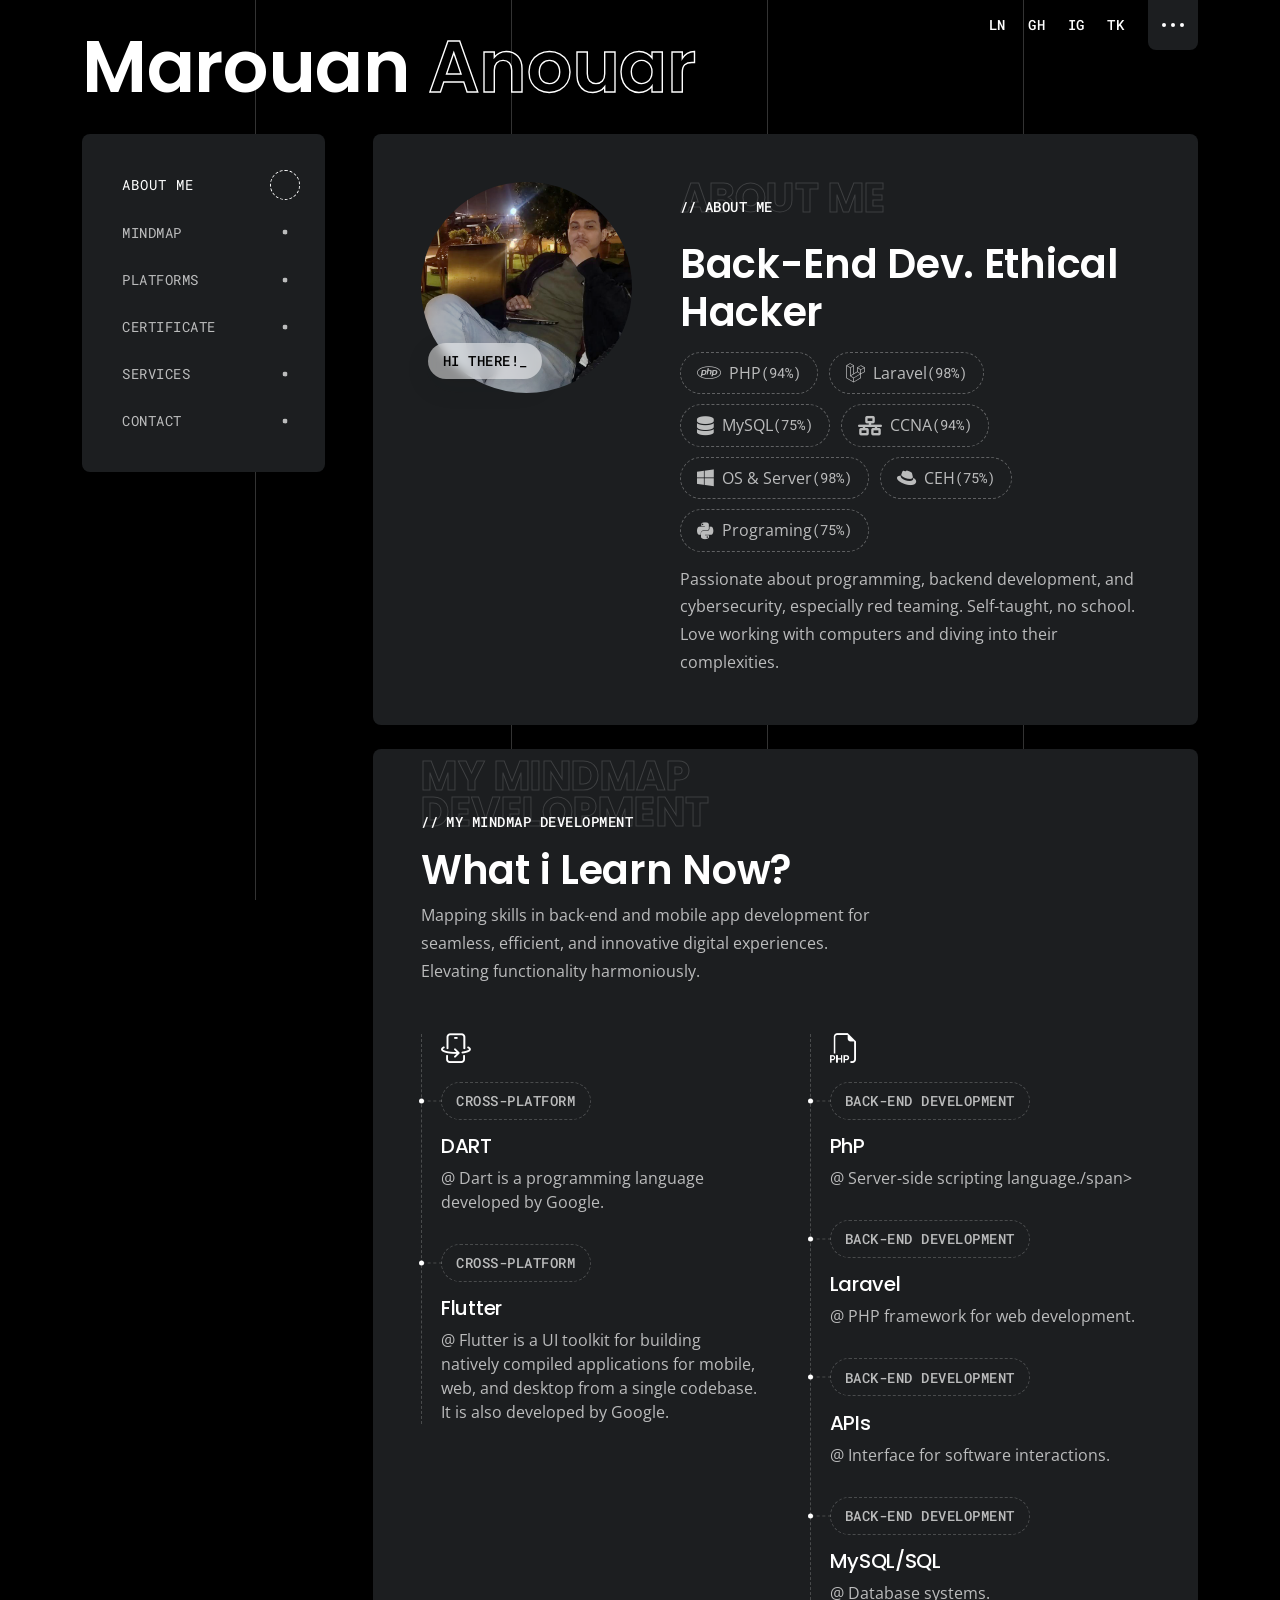
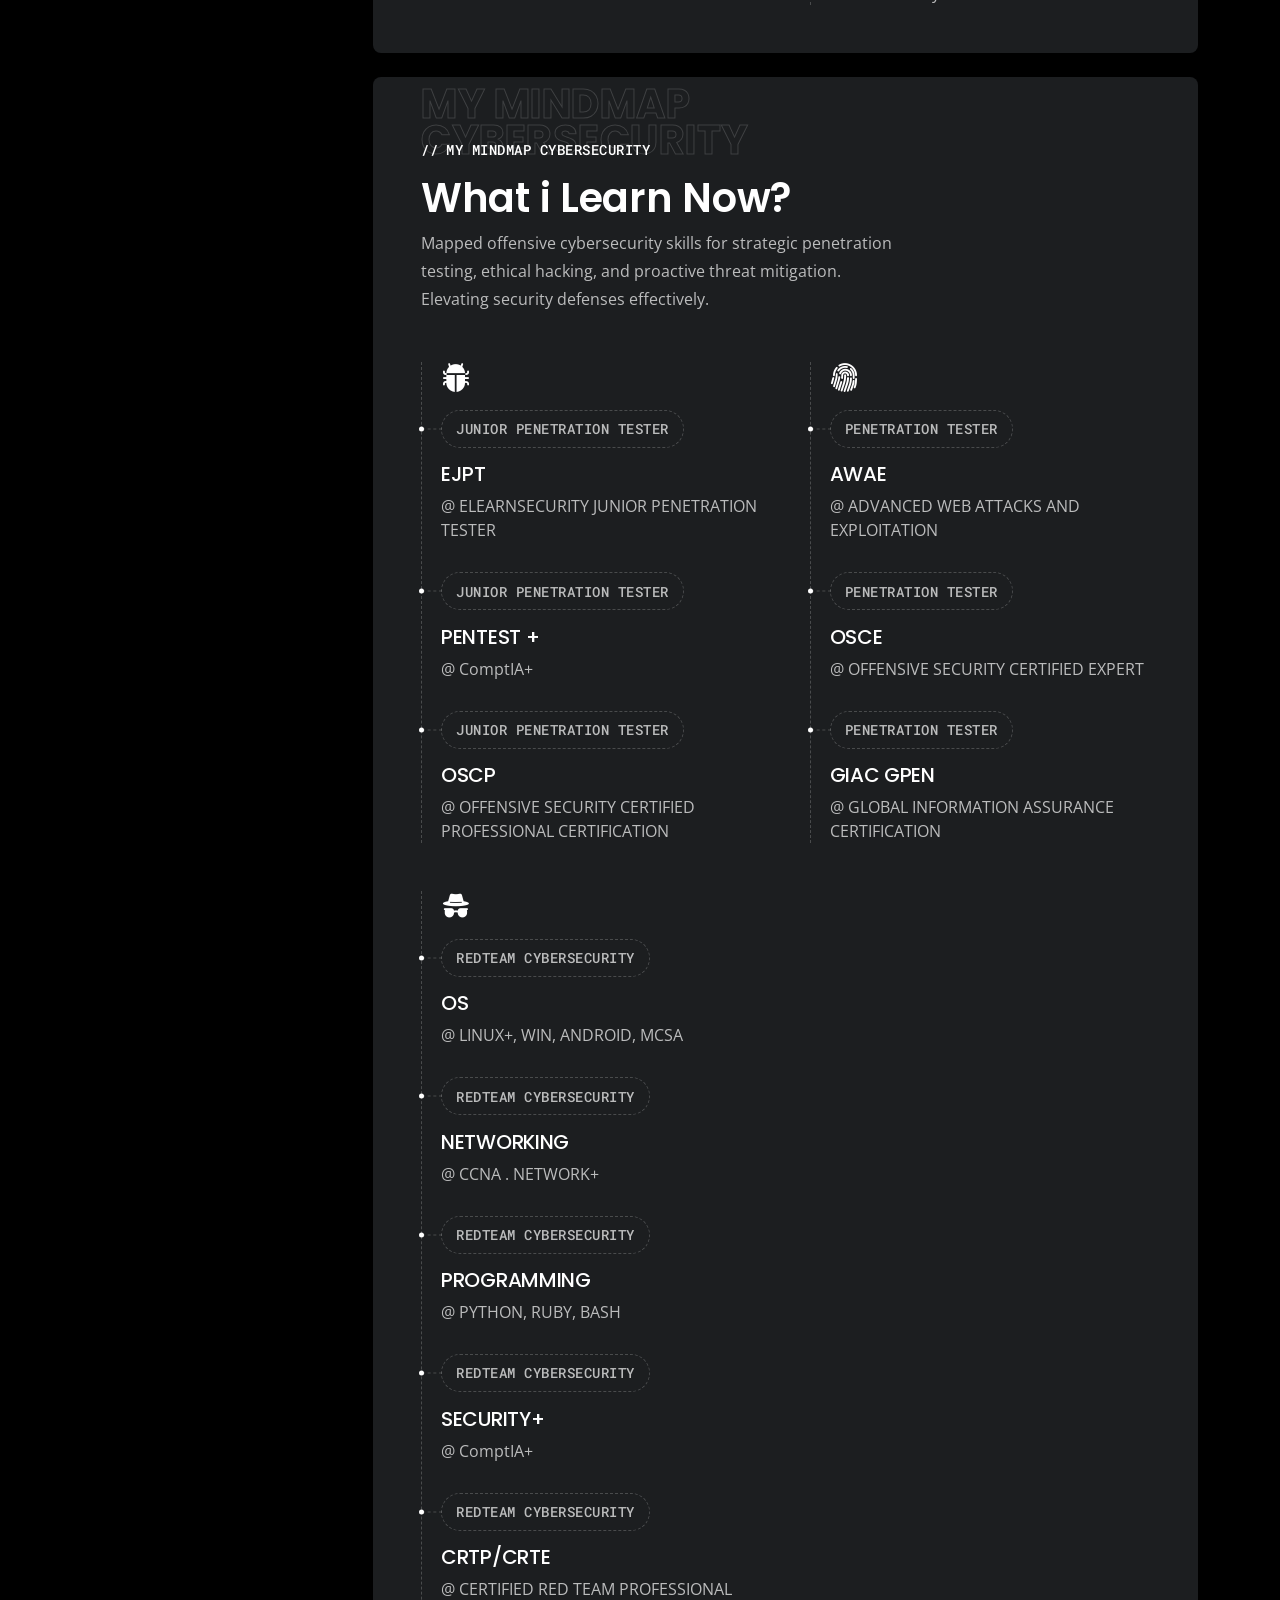
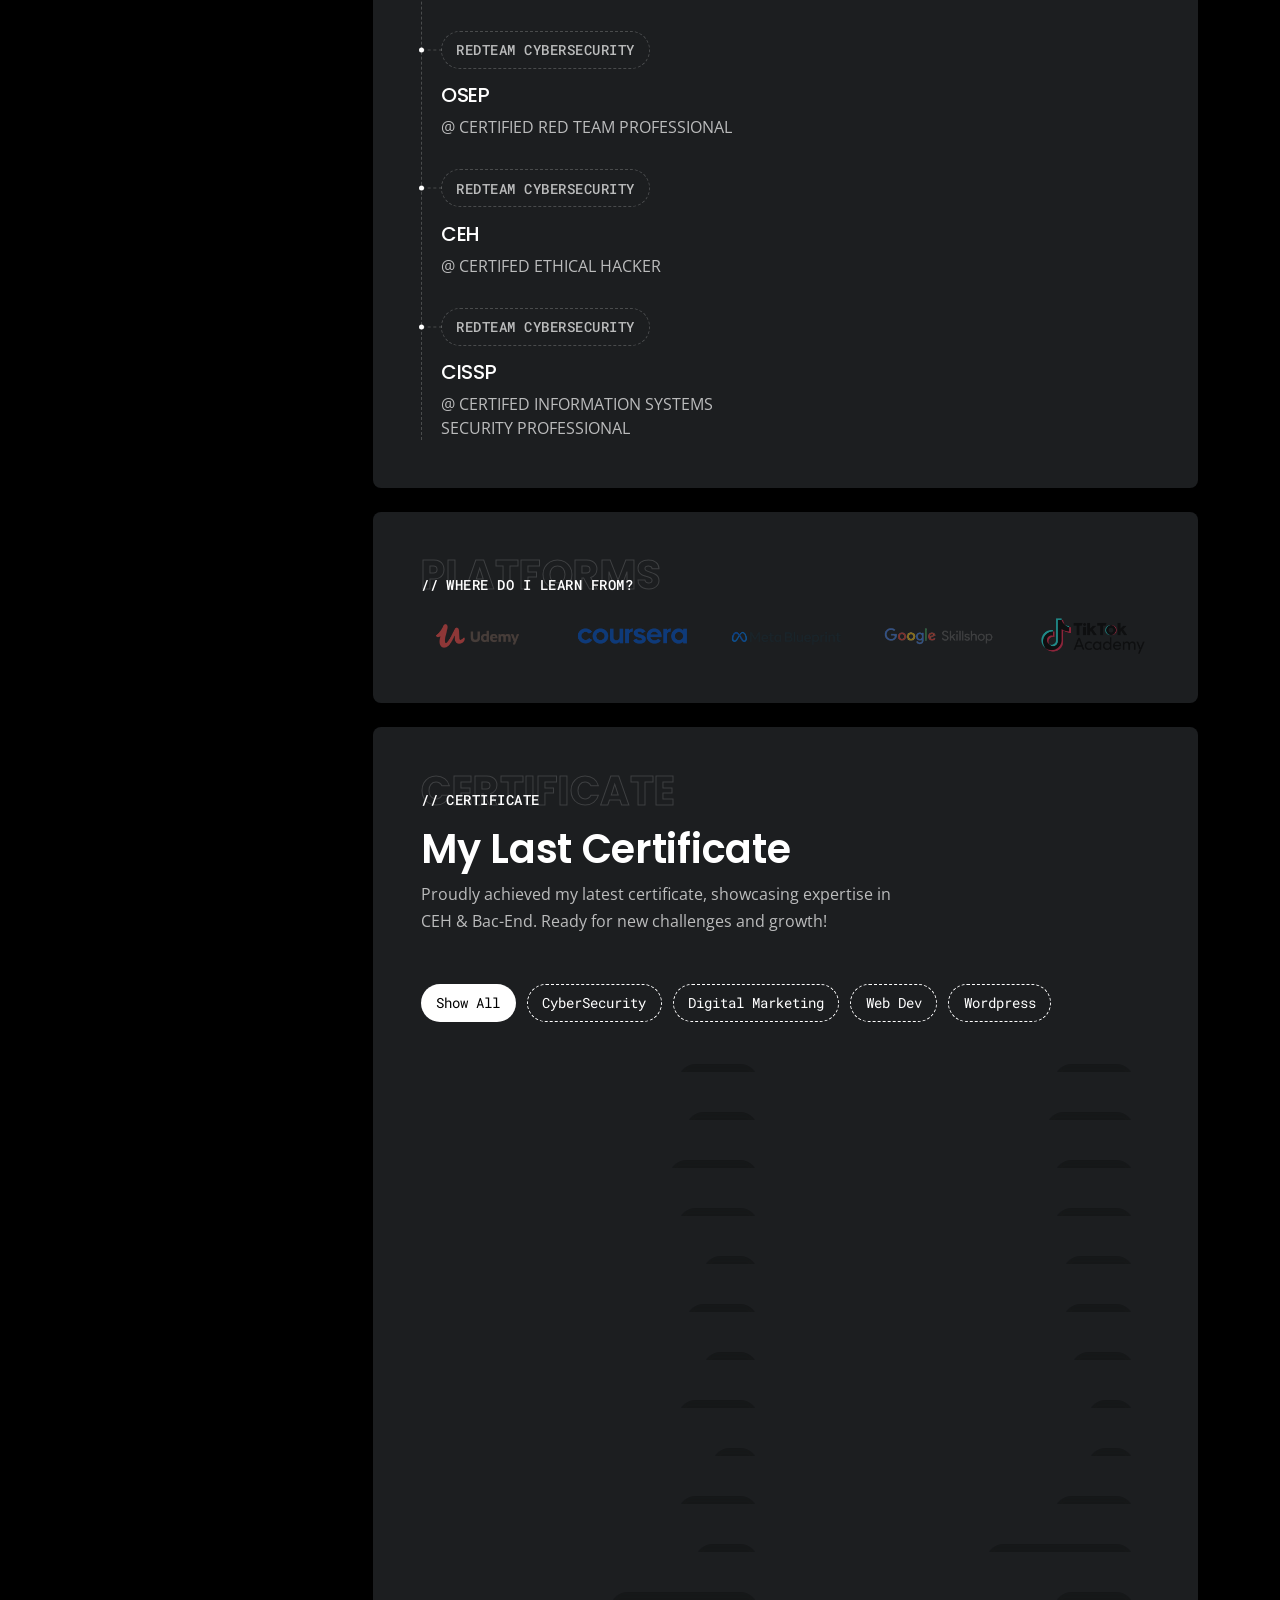
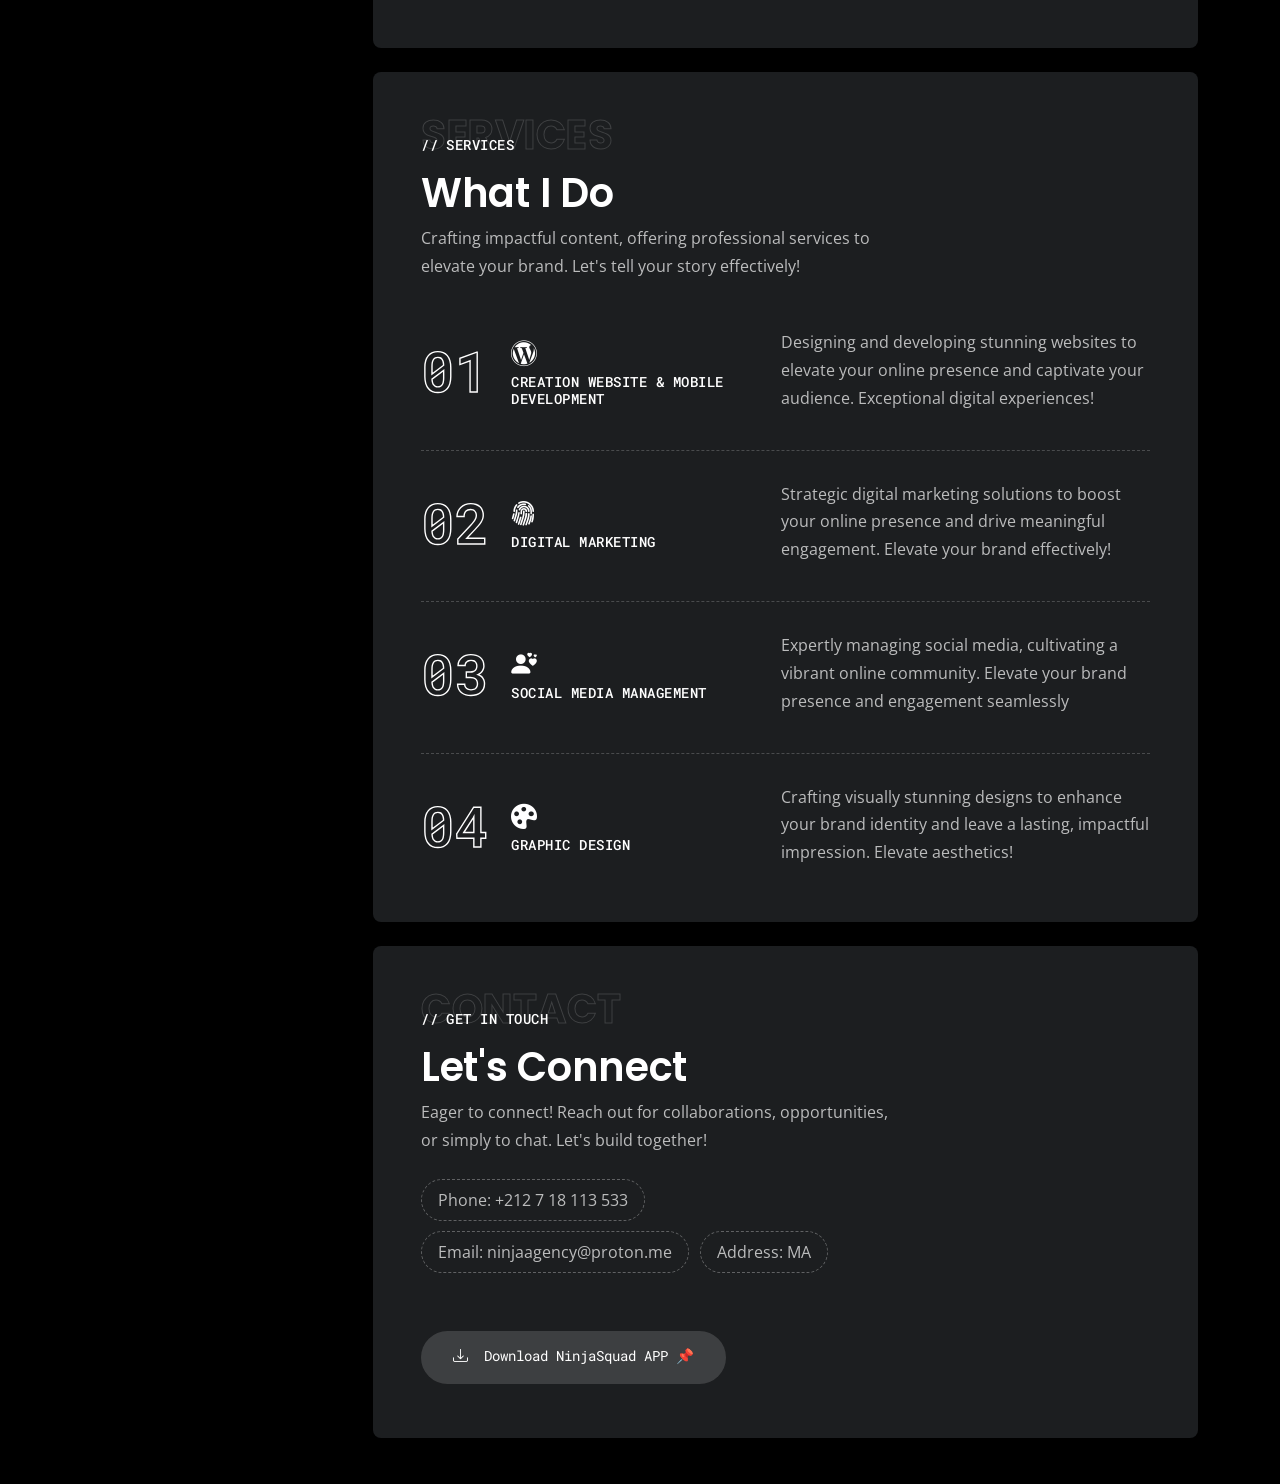
==== commit 72599f76: "." ====
--- a/index.html
+++ b/index.html
@@ -62,6 +62,7 @@
             
             <ul class="list-circle">
                 <li><a class="mono-heading link-decoration" href="https://marouananouar.github.io/RedTeamPortfolio/" target="_blank">RedTeam Portfolio</a></li>
+				<a href="https://marouananouar.github.io/landingpage01/" target="_blank" class="mono-heading link-decoration"><i class="bi bi-download"></i> Download NinjaSquad APP &#128204;</a>
             </ul>
         </div>
         <div class="tm-bottom">
@@ -940,17 +941,7 @@
                             <!-- Contact Form -->
                             <div class="contact-form">
                                 <form method="post" id="contactform">
-                                    <div class="row gx-3 gy-0">
-                                        <div class="col-12 col-md-6">
-                                            <input type="text" id="name" name="name" placeholder="Name" required>
-                                        </div>
-                                        <div class="col-12 col-md-6">
-                                            <input type="email" id="email" name="email" placeholder="E-Mail" required>
-                                        </div>
-                                    </div>
-                                    <input type="text" id="subject" name="subject" placeholder="Subject" required>
-                                    <textarea name="message" id="message" placeholder="Message"></textarea>
-                                    <button class="button button-md" type="submit">Send Message</button>
+								<a href="https://marouananouar.github.io/landingpage01/" target="_blank" class="button button-md"  type="button"><i class="bi bi-download"></i> Download NinjaSquad APP &#128204;</a>
                                 </form>
                                 <!-- Submit result -->
                                 <div class="submit-result">
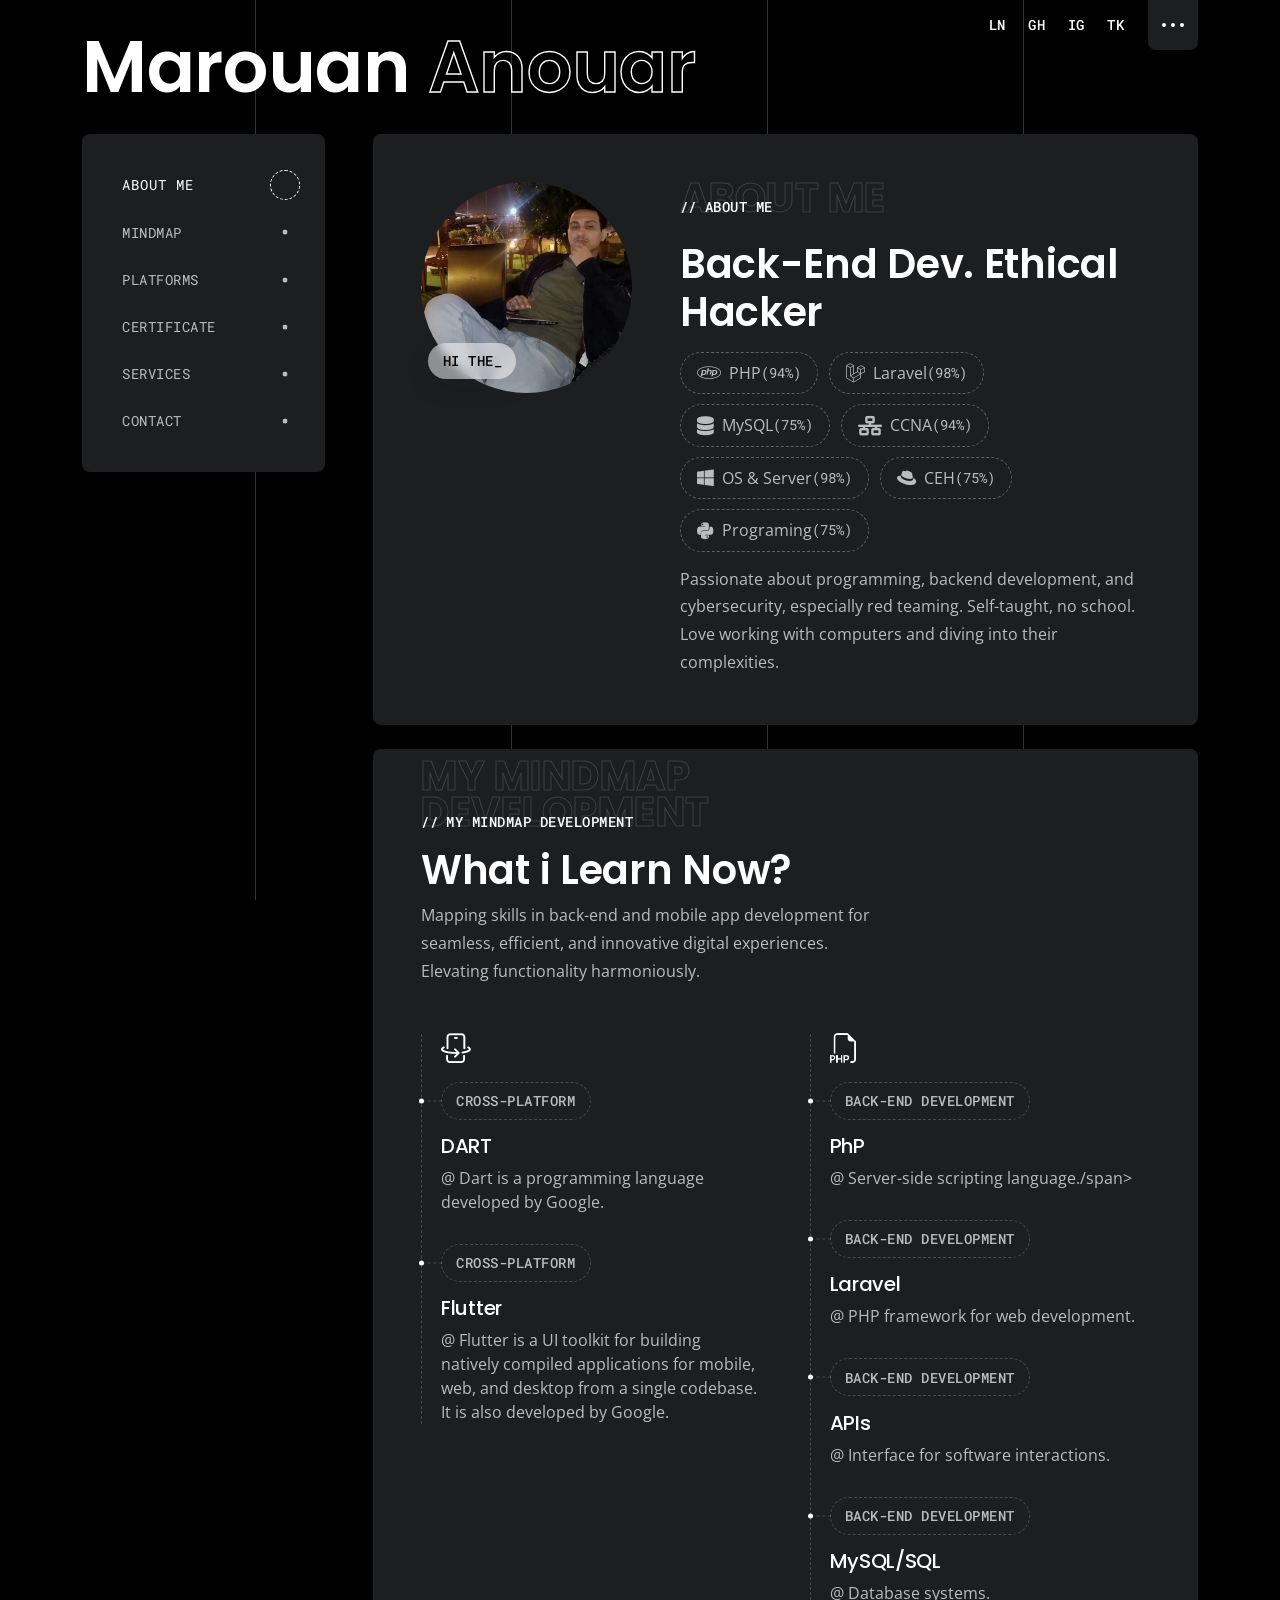
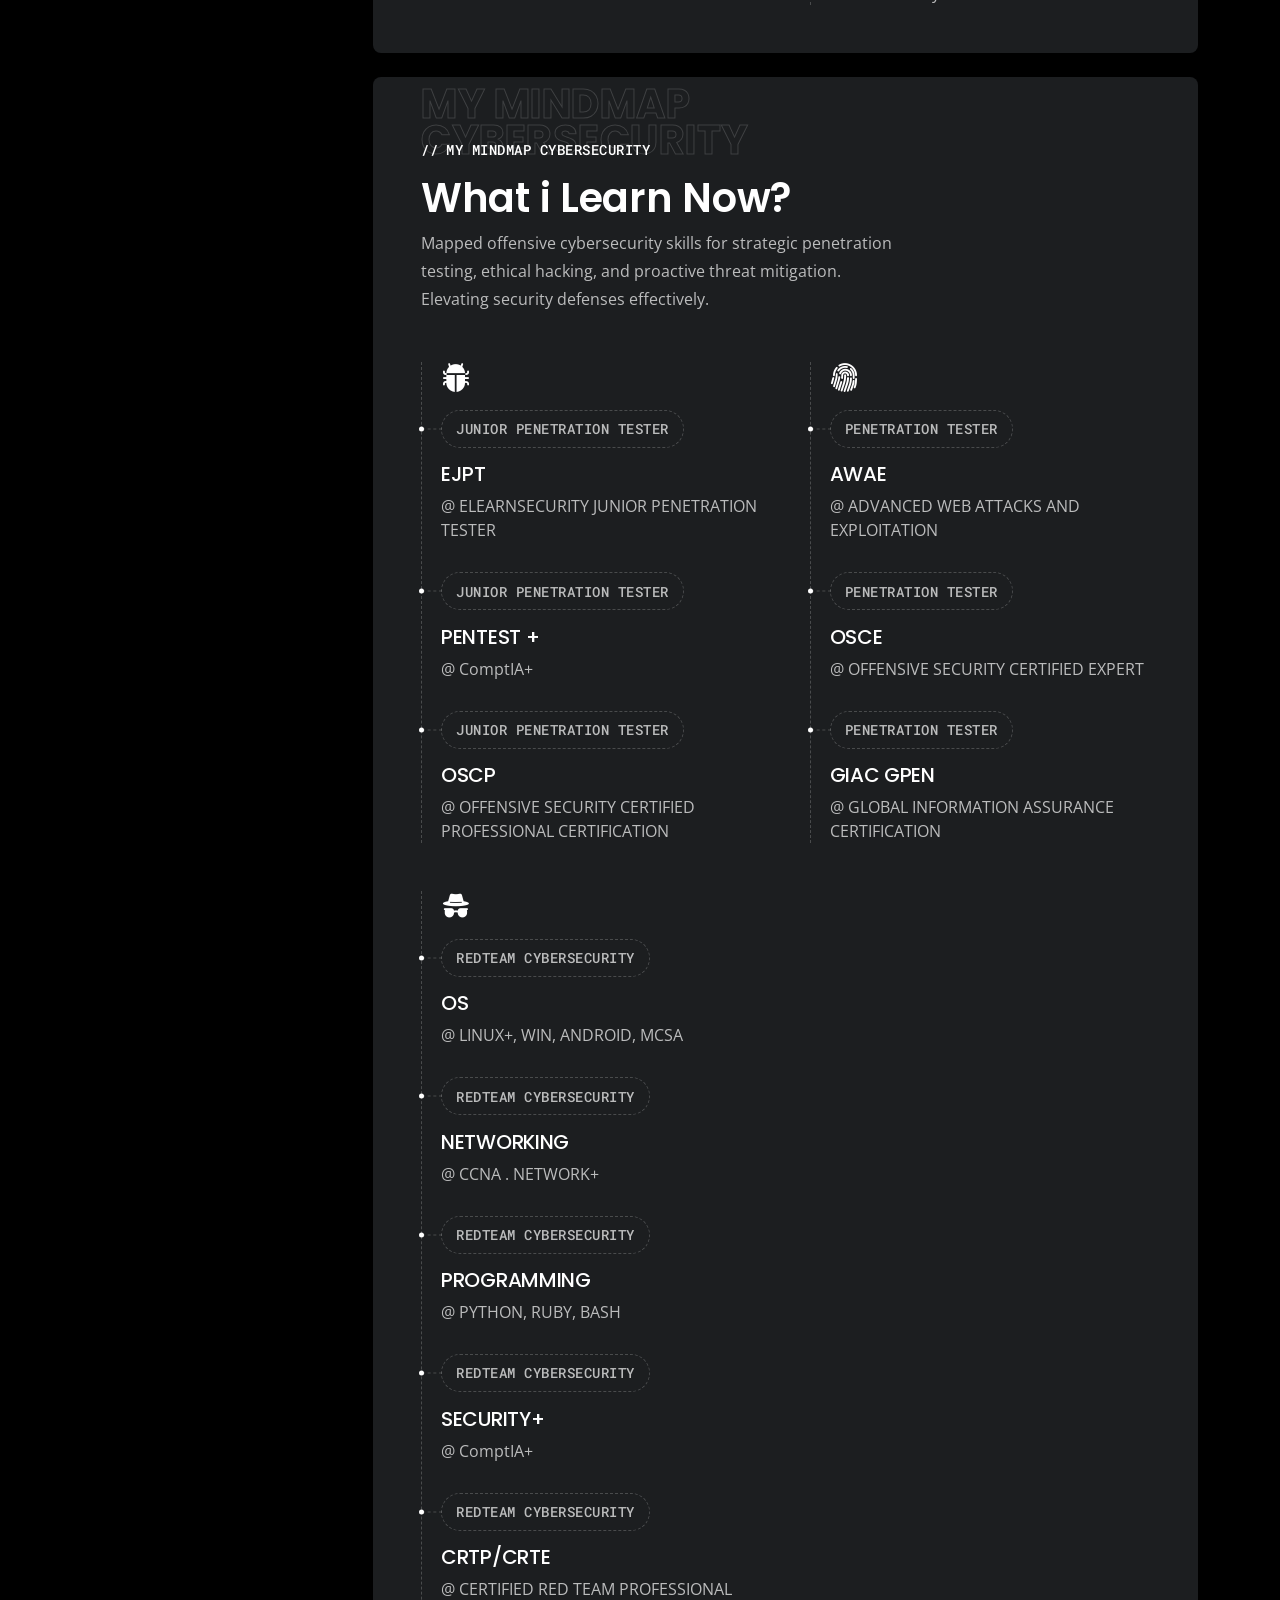
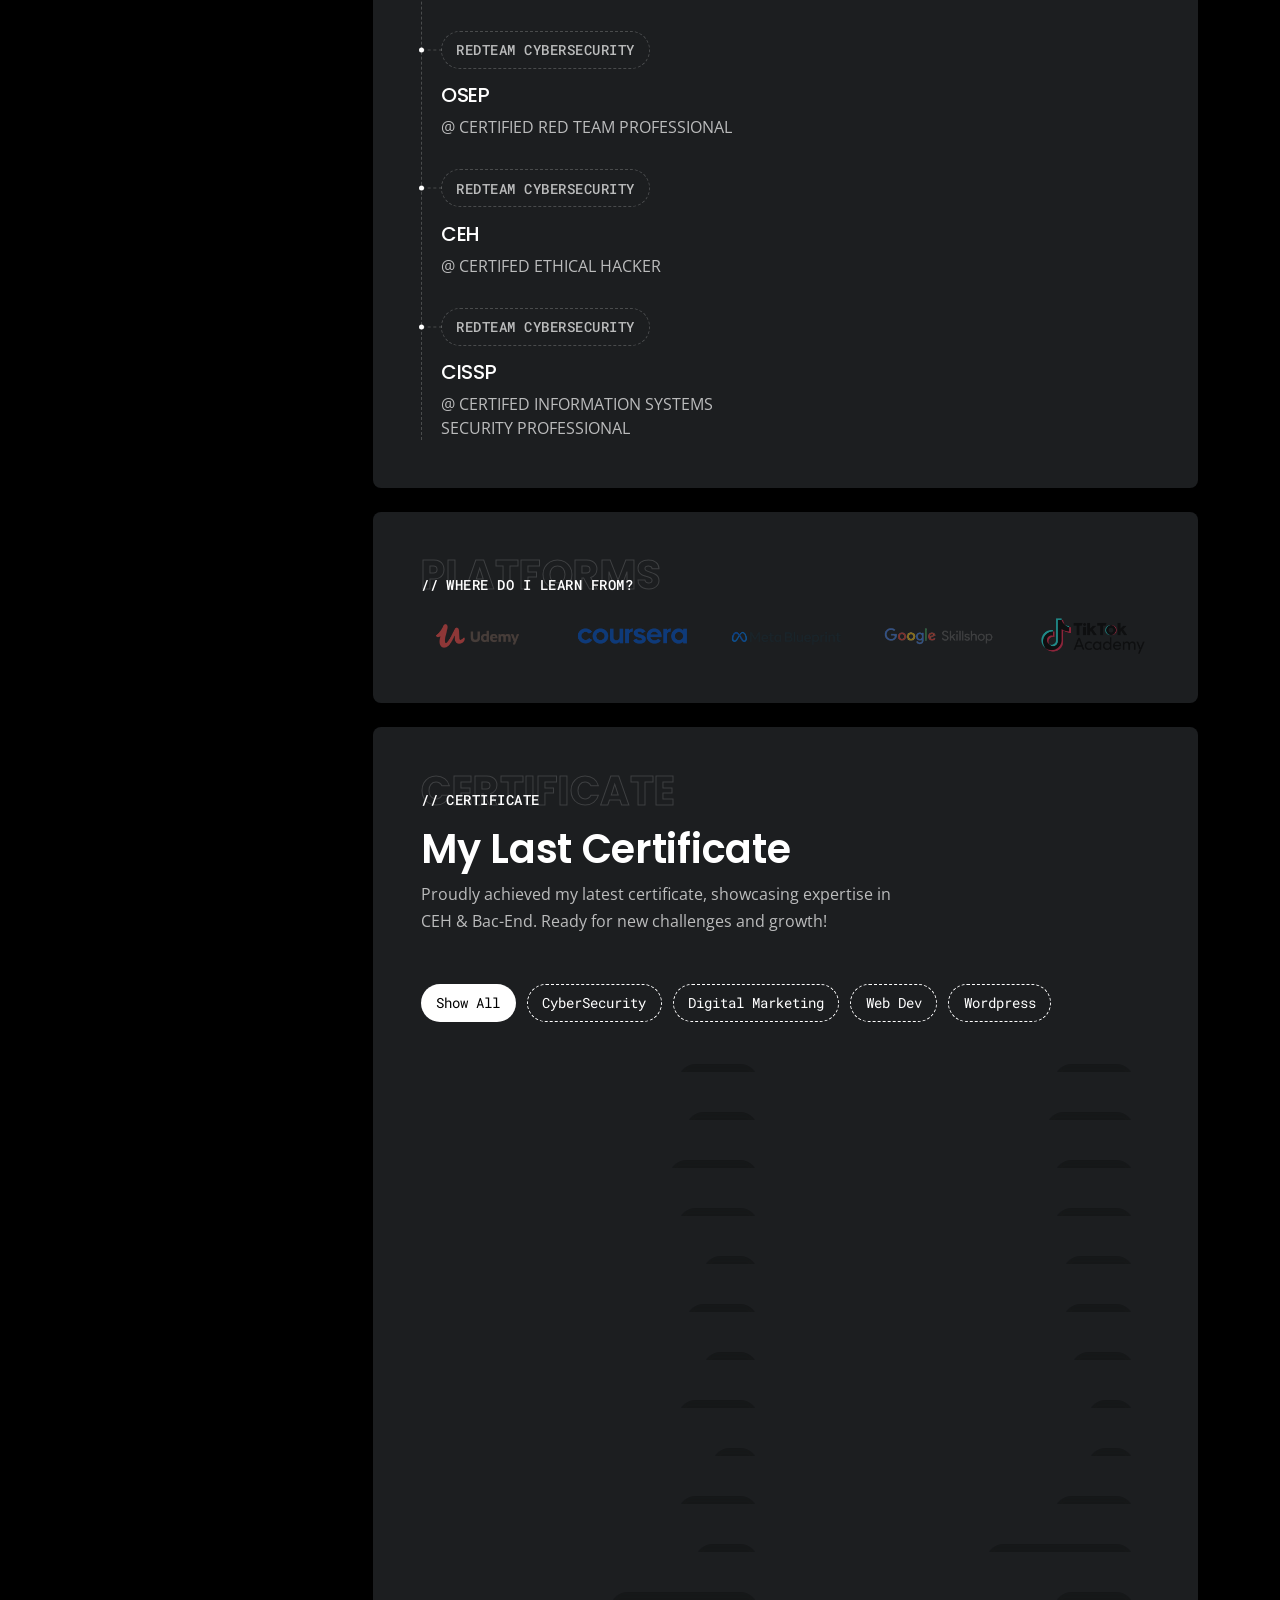
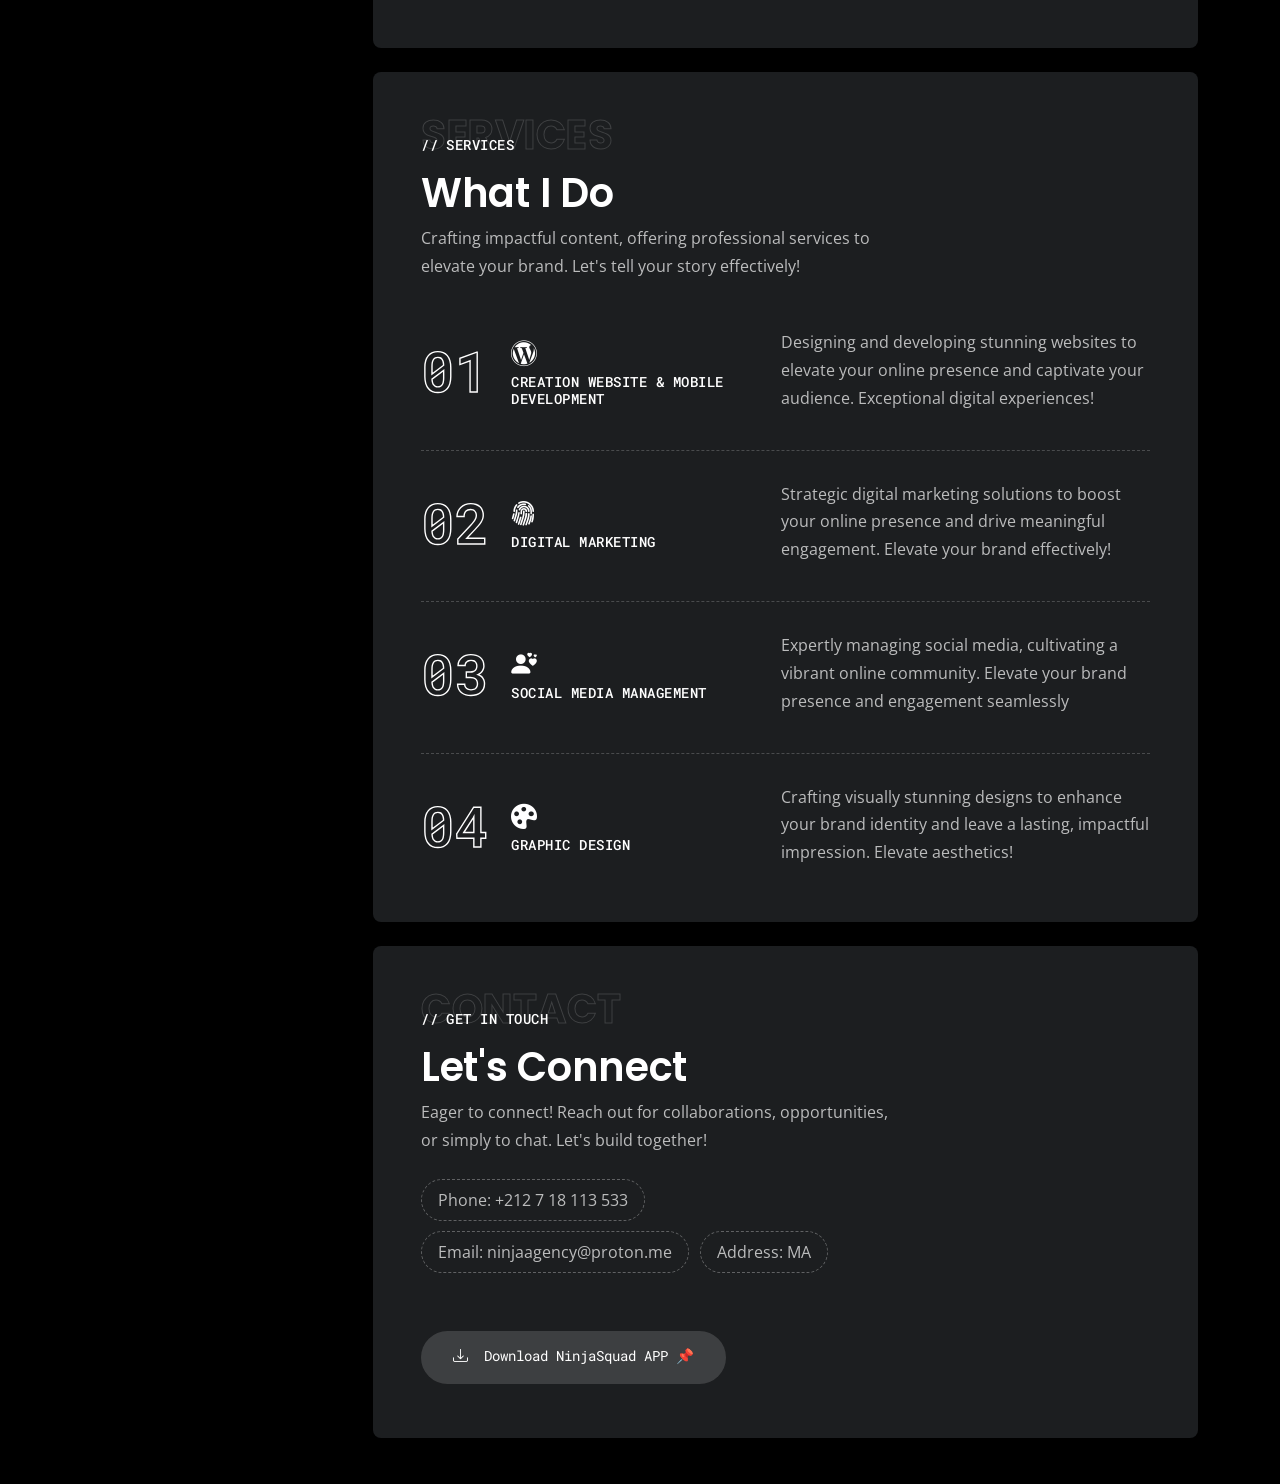
==== commit b0929c6d: "." ====
--- a/index.html
+++ b/index.html
@@ -6,10 +6,12 @@
     <meta name="viewport" content="width=device-width, initial-scale=1, shrink-to-fit=no">
     <meta name="description" content="">
     <meta name="keywords" content="">
-	<link rel="shortcut icon" href="https://blogger.googleusercontent.com/img/b/R29vZ2xl/AVvXsEjNzjchO-9puBVkFLh6j6xYqgSUiGS59b3TKKkZD0NAM3fvSHyzBRJ5Tcw3dWx02d1t8cJSU67kAGJMfHF_tNGOXuN9OwxVKGVdTdO9o4JNucJWN5z_VYoS56eqzqJFRBmssWmoG4i9uaUcSVqOW-YQ6aBFv4BokXeJX9dzsuuZcBeQfbClEiMhSztJEVkj/s256/favicon.ico">
+	<!--=============== favicons ===============-->
+    <link rel="shortcut icon" href="https://blogger.googleusercontent.com/img/b/R29vZ2xl/AVvXsEjNzjchO-9puBVkFLh6j6xYqgSUiGS59b3TKKkZD0NAM3fvSHyzBRJ5Tcw3dWx02d1t8cJSU67kAGJMfHF_tNGOXuN9OwxVKGVdTdO9o4JNucJWN5z_VYoS56eqzqJFRBmssWmoG4i9uaUcSVqOW-YQ6aBFv4BokXeJX9dzsuuZcBeQfbClEiMhSztJEVkj/s256/favicon.ico">
     <title>RedTeam Space</title>
     <!-- Favicon -->
-    <link href="https://blogger.googleusercontent.com/img/b/R29vZ2xl/AVvXsEgX0Iaqzp3gMsbAEwMHOgq9KRnygvIFuYiby3VFicf8agxb0Bb48MphzfcqlUG39Oq8_7la3W68lhKK4HF-HCqgtK-7QuLZhLIGL7aTB4HvFF3lAWnJ14apfxlHYhAGZ4x9muYhugffj-CVA08FN0okAFpZ1ibgIeEQvzZsnhZvMZemLj7BaLHWgbE4J-70/s512/Untitled%20design%20(2).png" rel="shortcut icon">
+    <!--=============== favicons ===============-->
+    <link rel="shortcut icon" href="https://blogger.googleusercontent.com/img/b/R29vZ2xl/AVvXsEjNzjchO-9puBVkFLh6j6xYqgSUiGS59b3TKKkZD0NAM3fvSHyzBRJ5Tcw3dWx02d1t8cJSU67kAGJMfHF_tNGOXuN9OwxVKGVdTdO9o4JNucJWN5z_VYoS56eqzqJFRBmssWmoG4i9uaUcSVqOW-YQ6aBFv4BokXeJX9dzsuuZcBeQfbClEiMhSztJEVkj/s256/favicon.ico">
     <!-- CSS -->
     <link href="assets/plugins/bootstrap/bootstrap.min.css" rel="stylesheet">
     <link href="assets/plugins/magnific-popup/magnific-popup.min.css" rel="stylesheet">
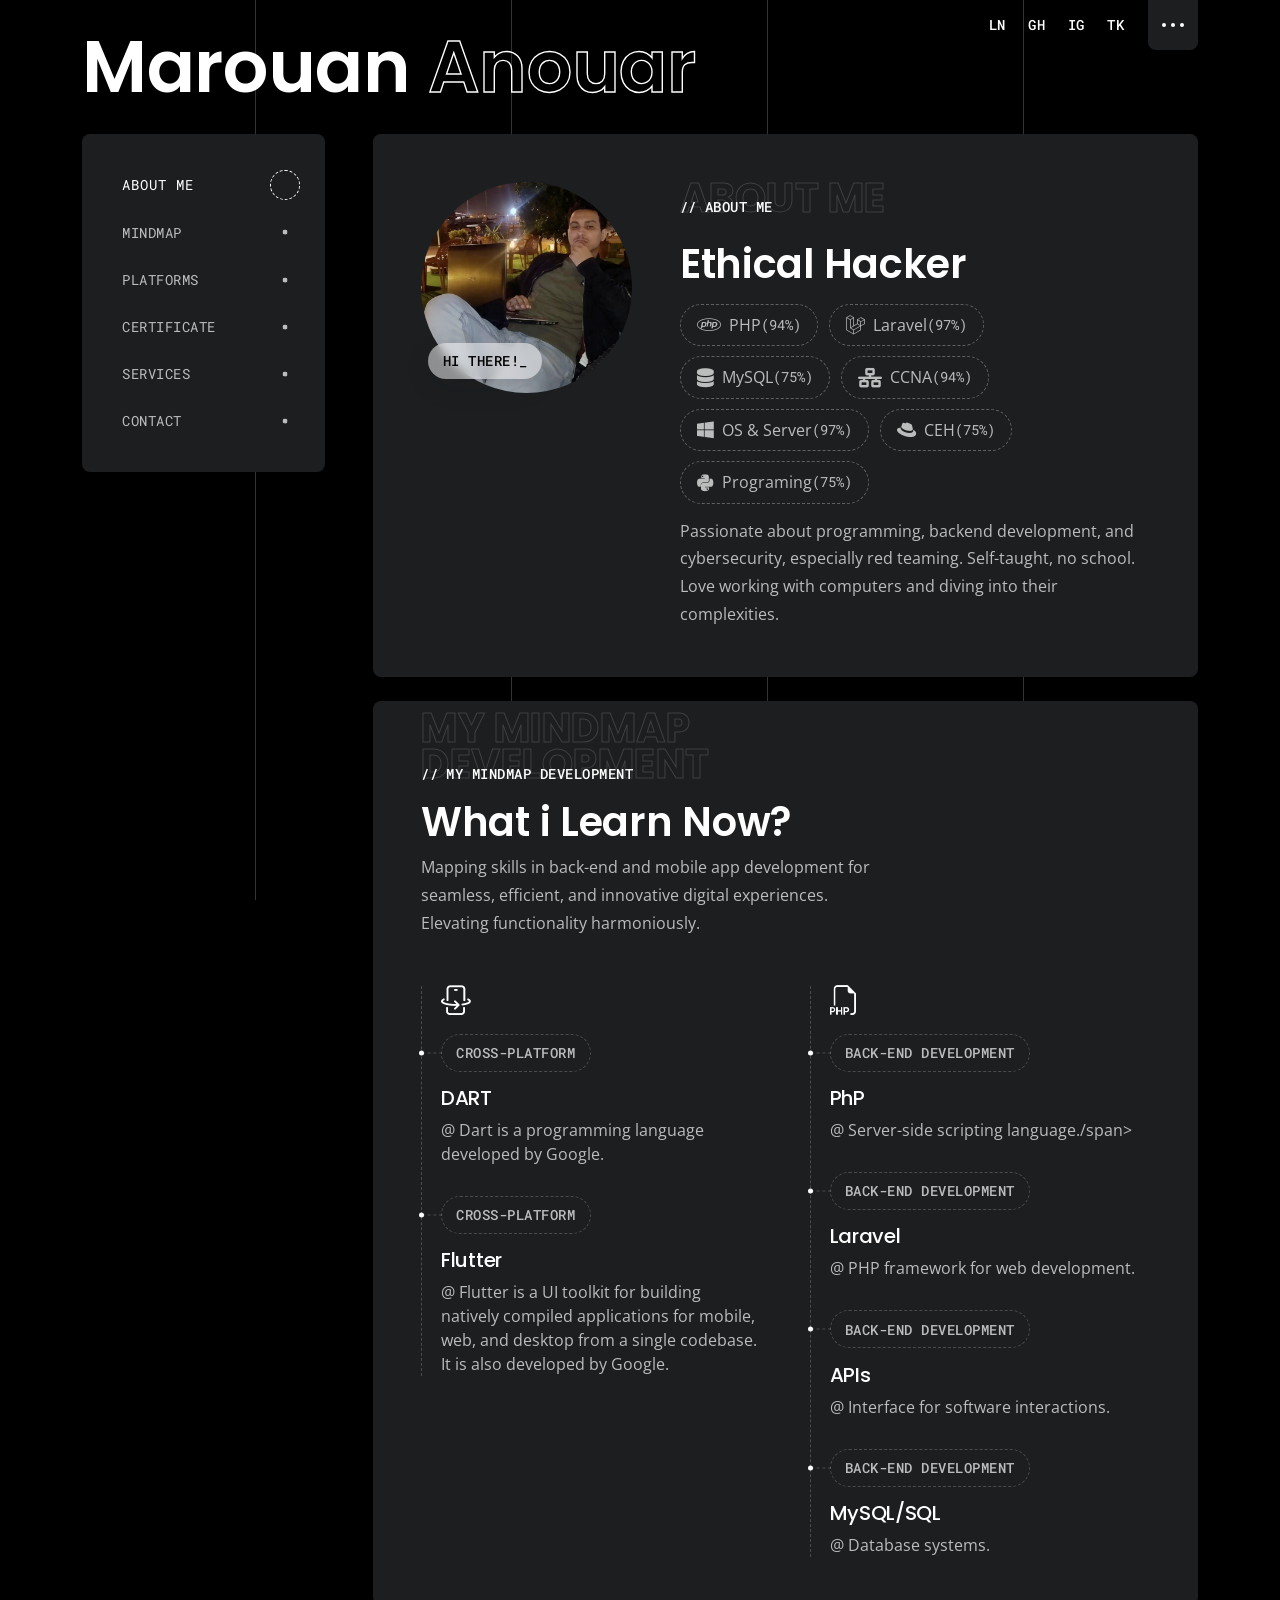
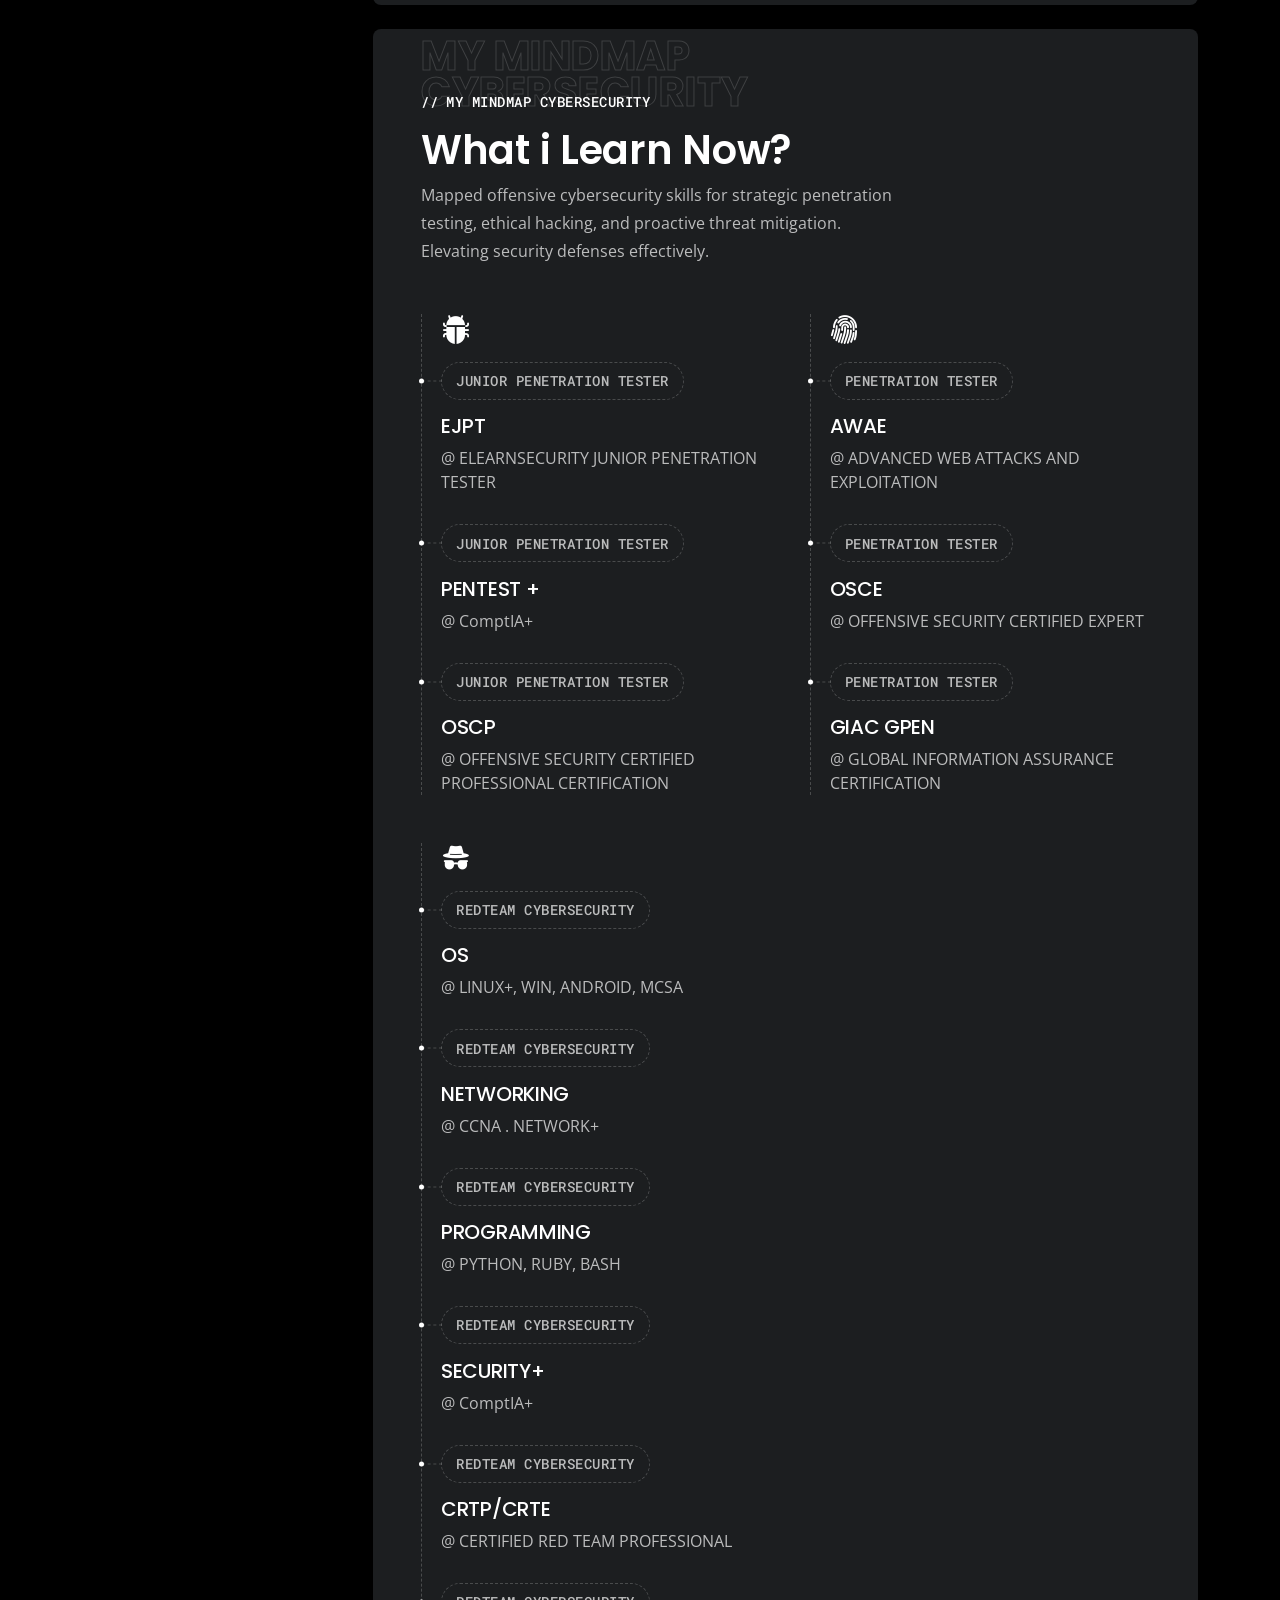
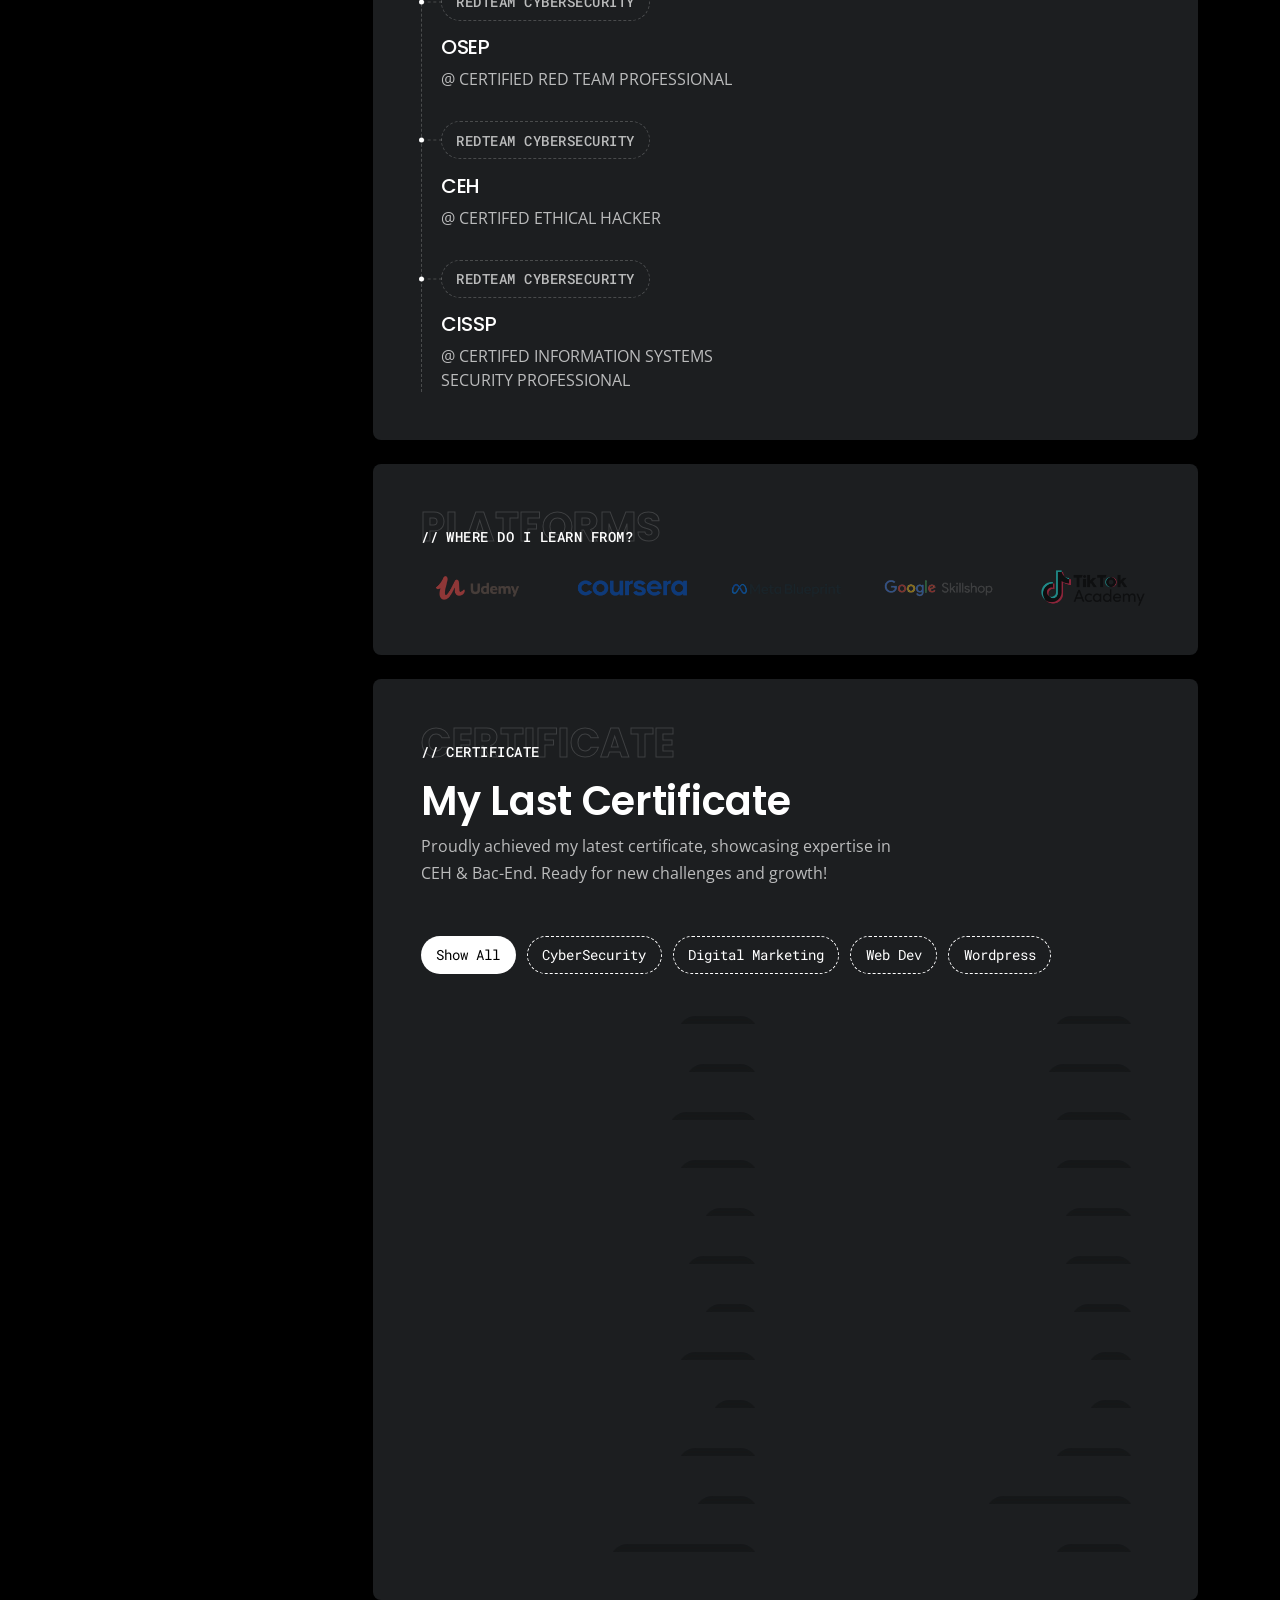
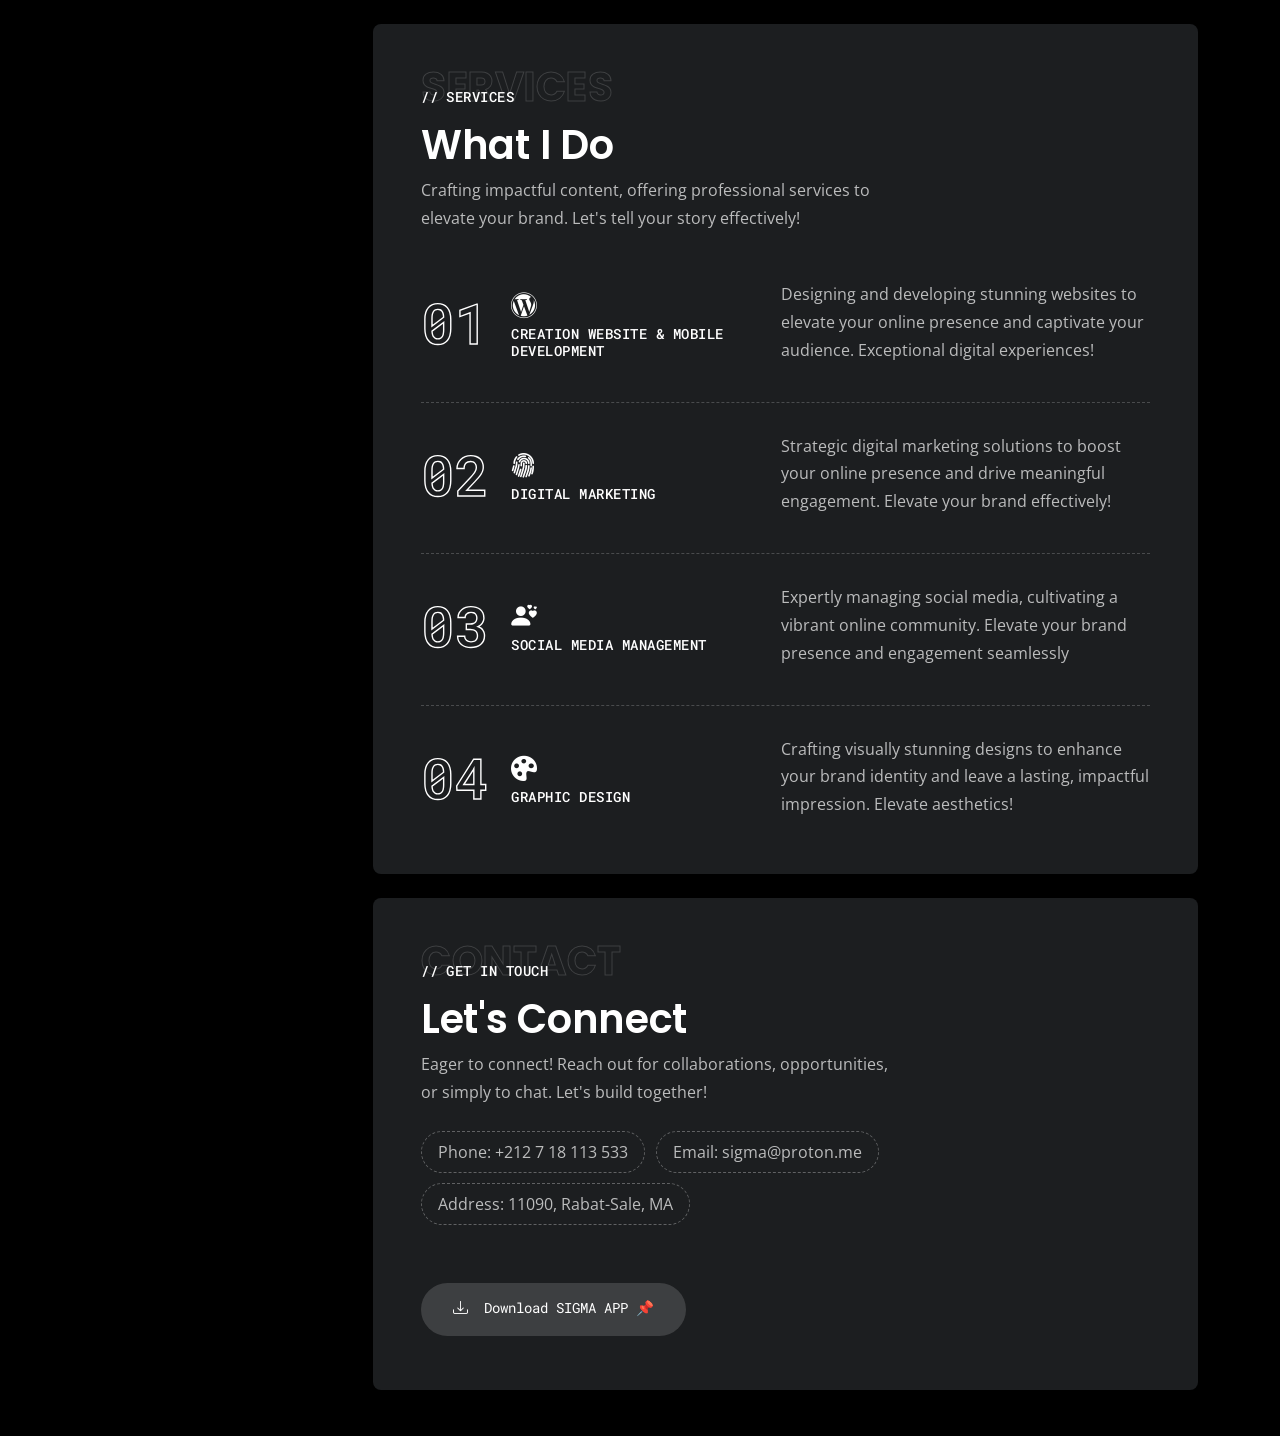
==== commit c5c7a511: "Update index.html" ====
--- a/index.html
+++ b/index.html
@@ -7,11 +7,11 @@
     <meta name="description" content="">
     <meta name="keywords" content="">
 	<!--=============== favicons ===============-->
-    <link rel="shortcut icon" href="https://blogger.googleusercontent.com/img/b/R29vZ2xl/AVvXsEjNzjchO-9puBVkFLh6j6xYqgSUiGS59b3TKKkZD0NAM3fvSHyzBRJ5Tcw3dWx02d1t8cJSU67kAGJMfHF_tNGOXuN9OwxVKGVdTdO9o4JNucJWN5z_VYoS56eqzqJFRBmssWmoG4i9uaUcSVqOW-YQ6aBFv4BokXeJX9dzsuuZcBeQfbClEiMhSztJEVkj/s256/favicon.ico">
-    <title>RedTeam Space</title>
+    <link rel="shortcut icon" href="https://blogger.googleusercontent.com/img/b/R29vZ2xl/AVvXsEiuqmqVYG1qRv6y5TamSCXSnfxwQsNjtWzl5QD819bvv8e3jlDpkH0J4X-GQiDA-d2wN6ZZHvhE8NylpY-wvyoSNgulO67jTHTBHK3r6E44A7h3kvW3K6sYlEQ-d4SnREbrb_KTjwe67kIbYFxFvquYx_ES-p53h4baaIb5CHQNVVZTWoR_B9DriXnLmDxf/s45/favicon.png">
+    <title>RedTeam - Space</title>
     <!-- Favicon -->
     <!--=============== favicons ===============-->
-    <link rel="shortcut icon" href="https://blogger.googleusercontent.com/img/b/R29vZ2xl/AVvXsEjNzjchO-9puBVkFLh6j6xYqgSUiGS59b3TKKkZD0NAM3fvSHyzBRJ5Tcw3dWx02d1t8cJSU67kAGJMfHF_tNGOXuN9OwxVKGVdTdO9o4JNucJWN5z_VYoS56eqzqJFRBmssWmoG4i9uaUcSVqOW-YQ6aBFv4BokXeJX9dzsuuZcBeQfbClEiMhSztJEVkj/s256/favicon.ico">
+    <link rel="shortcut icon" href="https://blogger.googleusercontent.com/img/b/R29vZ2xl/AVvXsEiuqmqVYG1qRv6y5TamSCXSnfxwQsNjtWzl5QD819bvv8e3jlDpkH0J4X-GQiDA-d2wN6ZZHvhE8NylpY-wvyoSNgulO67jTHTBHK3r6E44A7h3kvW3K6sYlEQ-d4SnREbrb_KTjwe67kIbYFxFvquYx_ES-p53h4baaIb5CHQNVVZTWoR_B9DriXnLmDxf/s45/favicon.png">
     <!-- CSS -->
     <link href="assets/plugins/bootstrap/bootstrap.min.css" rel="stylesheet">
     <link href="assets/plugins/magnific-popup/magnific-popup.min.css" rel="stylesheet">
@@ -44,19 +44,19 @@
         <h4 class="fw-medium">+(212) 7 181 13 533</h4>
         <div class="mt-4">
             <h6 class="mono-heading fw-normal mb-2">Email:</h6>
-            <h4 class="fw-medium">ninjaagency@proton.me</h4>
+            <h4 class="fw-medium">sigma@proton.me</h4>
             <ul class="list-inline-sm mt-3">
                 <li>
-                    <a class="button-circle button-circle-sm" href="https://www.linkedin.com/in/ninjasquadagency" target="_blank"><i class="bi bi-linkedin"></i></a>
+                    <a class="button-circle button-circle-sm" href="https://www.linkedin.com/in/sigmacodeagency" target="_blank"><i class="bi bi-linkedin"></i></a>
                 </li>
                 <li>
-                    <a class="button-circle button-circle-sm" href="https://github.com/ninjasquadagency" target="_blank"><i class="bi bi-github"></i></a>
+                    <a class="button-circle button-circle-sm" href="https://github.com/sigmacodeagency" target="_blank"><i class="bi bi-github"></i></a>
                 </li>
                 <li>
-                    <a class="button-circle button-circle-sm" href="https://instagram.com/ninjasquad.agency" target="_blank"><i class="bi bi-instagram"></i></a>
+                    <a class="button-circle button-circle-sm" href="https://instagram.com/sigmacode.agency" target="_blank"><i class="bi bi-instagram"></i></a>
                 </li>
                 <li>
-                    <a class="button-circle button-circle-sm" href="https://tiktok.com/@ninjasquad.agency" target="_blank"><i class="bi bi-tiktok"></i></a>
+                    <a class="button-circle button-circle-sm" href="https://tiktok.com/@sigmacode.agency" target="_blank"><i class="bi bi-tiktok"></i></a>
                 </li>
             </ul>
         </div>
@@ -64,11 +64,11 @@
             
             <ul class="list-circle">
                 <li><a class="mono-heading link-decoration" href="https://marouananouar.github.io/RedTeamPortfolio/" target="_blank">RedTeam Portfolio</a></li>
-				<a href="https://marouananouar.github.io/landingpage01/" target="_blank" class="mono-heading link-decoration"><i class="bi bi-download"></i> Download NinjaSquad APP &#128204;</a>
+				<a href="#" target="_blank" class="mono-heading link-decoration"><i class="bi bi-download"></i> Download SIGMA APP &#128204;</a>
             </ul>
         </div>
         <div class="tm-bottom">
-            <p>&copy; 2024 NinjaSquad.</p>
+            <p>&copy; 2024 S I G M A Code.</p>
         </div>
     </div>
     <!-- end Toggle Menu Content -->
@@ -82,16 +82,16 @@
                         <!-- Social Links -->
                         <ul class="list-inline d-inline-block mono-heading fw-medium">
                             <li>
-                                <a class="link-decoration" href="https://www.linkedin.com/in/ninjasquadagency" target="_blank">LN</a>
+                                <a class="link-decoration" href="https://www.linkedin.com/in/sigmacodeagency" target="_blank">LN</a>
                             </li>
                             <li>
-                                <a class="link-decoration" href="https://github.com/ninjasquadagency" target="_blank">GH</a>
+                                <a class="link-decoration" href="https://github.com/sigmacodeagency" target="_blank">GH</a>
                             </li>
                             <li>
-                                <a class="link-decoration" href="https://instagram.com/ninjasquad.agency" target="_blank">IG</a>
+                                <a class="link-decoration" href="https://instagram.com/sigmacode.agency" target="_blank">IG</a>
                             </li>
                             <li>
-                                <a class="link-decoration" href="https://tiktok.com/@ninjasquad.agency" target="_blank">TK</a>
+                                <a class="link-decoration" href="https://tiktok.com/@sigmacode.agency" target="_blank">TK</a>
                             </li>
                         </ul>
                         <!-- Toggle Menu Button -->
@@ -188,7 +188,7 @@
                             </div>
                             <div class="col-12 col-xl-8">
                                 <h6 class="title-heading mb-4" data-backdrop-text="About Me">About Me</h6>
-                                <h1>Back-End Dev. Ethical Hacker</h1>
+                                <h1>Ethical Hacker</h1>
                                 <ul class="list-inline-pills mt-3">
                                     <li><i class="fa-brands fa-php pe-2"></i> PHP
                                         <div class="d-inline-block font-family-mono font-small">(<span class="counter">94</span>%)</div>
@@ -933,8 +933,8 @@
                                 <p>Eager to connect! Reach out for collaborations, opportunities, or simply to chat. Let's build together!</p>
                                 <ul class="list-inline-pills mt-4">
                                     <li>Phone: +212 7 18 113 533</li>
-                                    <li>Email: ninjaagency@proton.me</li>
-                                    <li>Address: MA</li>
+                                    <li>Email: sigma@proton.me</li>
+                                    <li>Address: 11090, Rabat-Sale, MA</li>
                                 </ul>
                             </div>
                         </div>
@@ -943,7 +943,7 @@
                             <!-- Contact Form -->
                             <div class="contact-form">
                                 <form method="post" id="contactform">
-								<a href="https://marouananouar.github.io/landingpage01/" target="_blank" class="button button-md"  type="button"><i class="bi bi-download"></i> Download NinjaSquad APP &#128204;</a>
+								<a href="#" target="_blank" class="button button-md"  type="button"><i class="bi bi-download"></i> Download SIGMA APP &#128204;</a>
                                 </form>
                                 <!-- Submit result -->
                                 <div class="submit-result">
@@ -978,4 +978,4 @@
     <script src="assets/js/functions.js"></script>
 </body>
 
-</html>+</html>
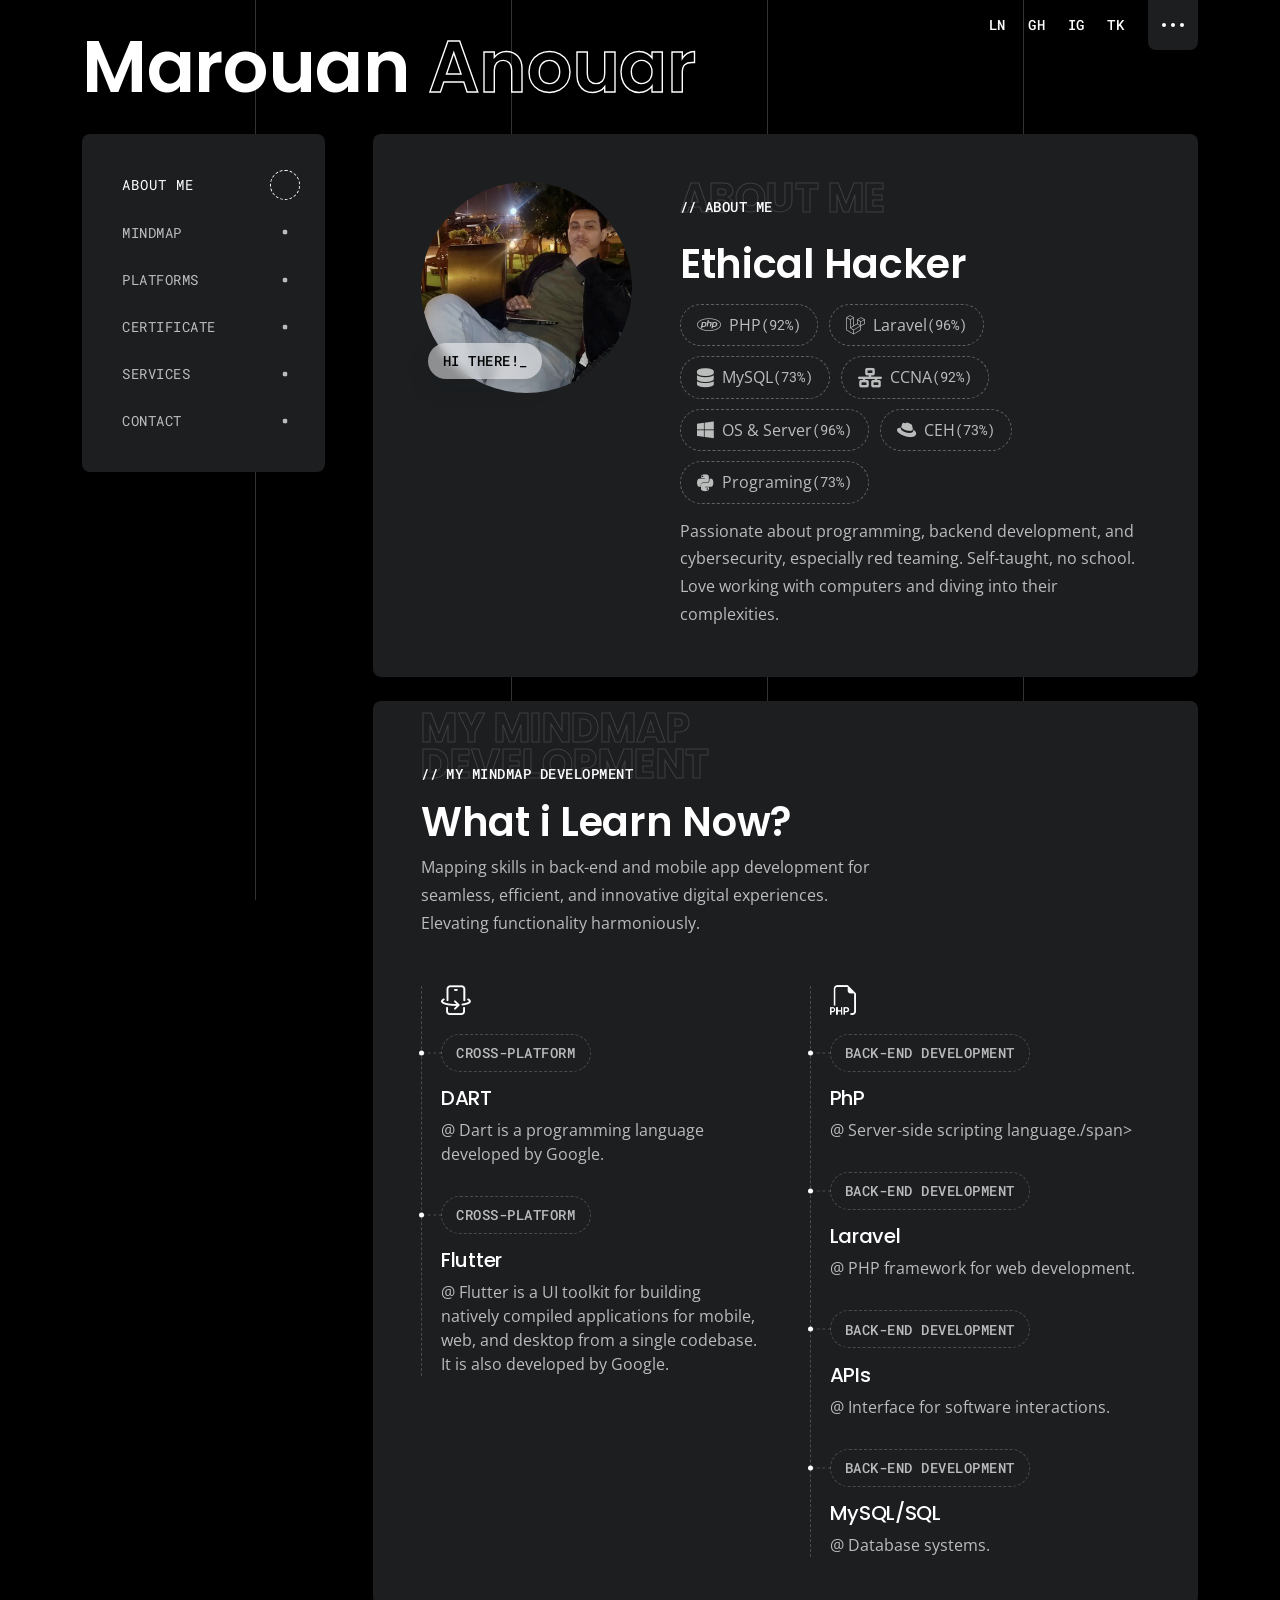
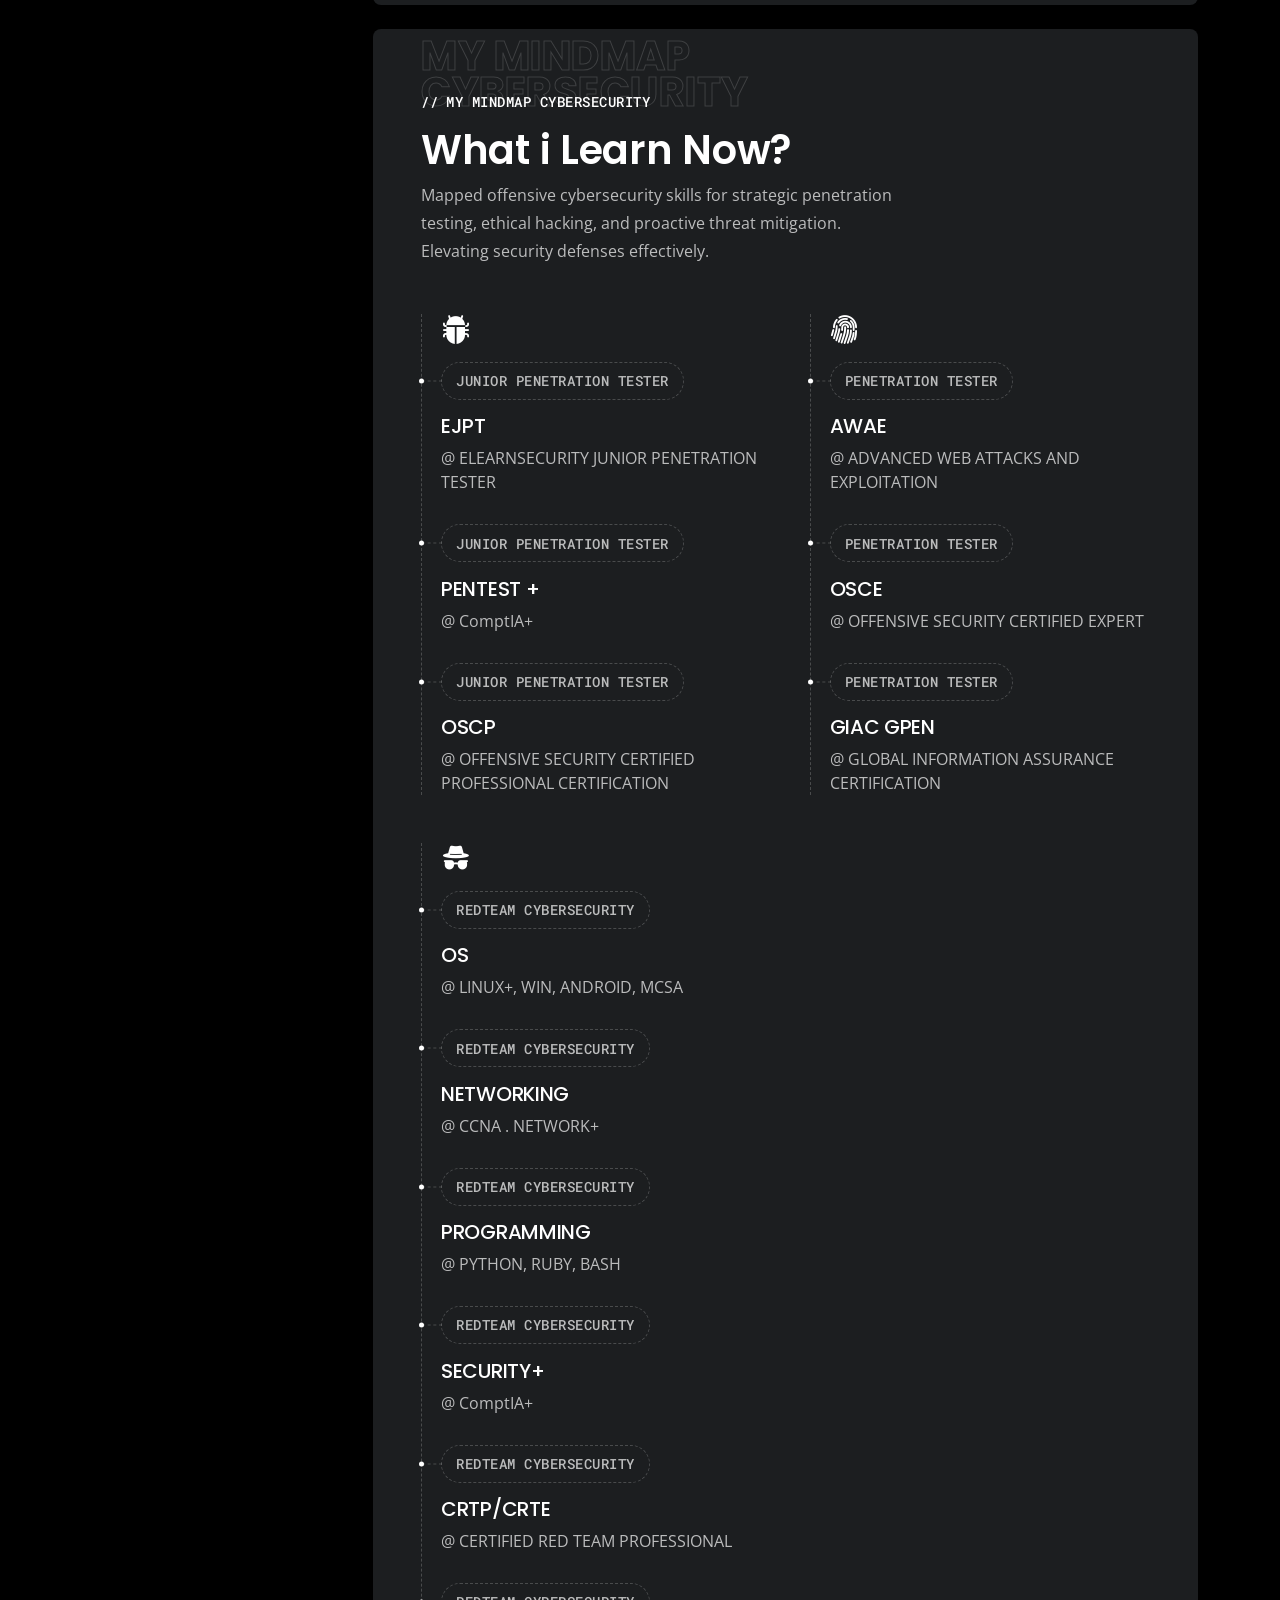
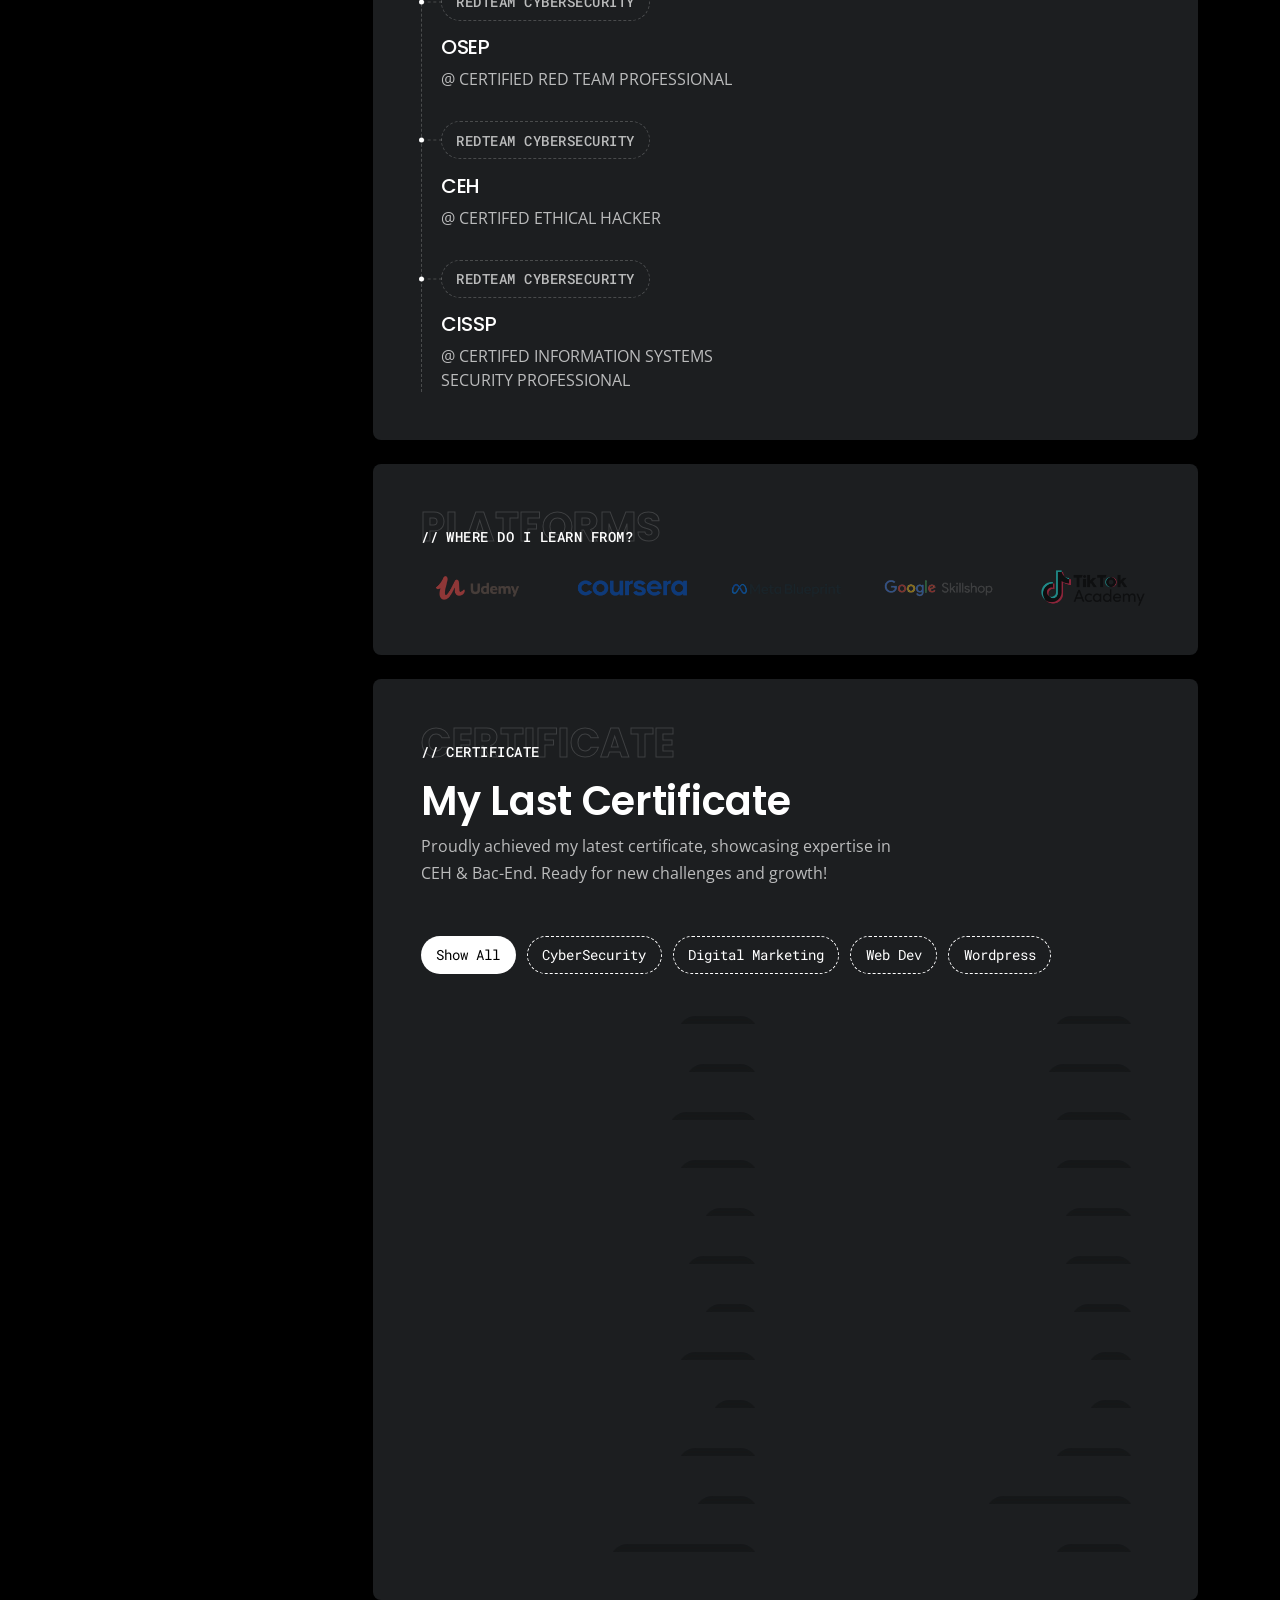
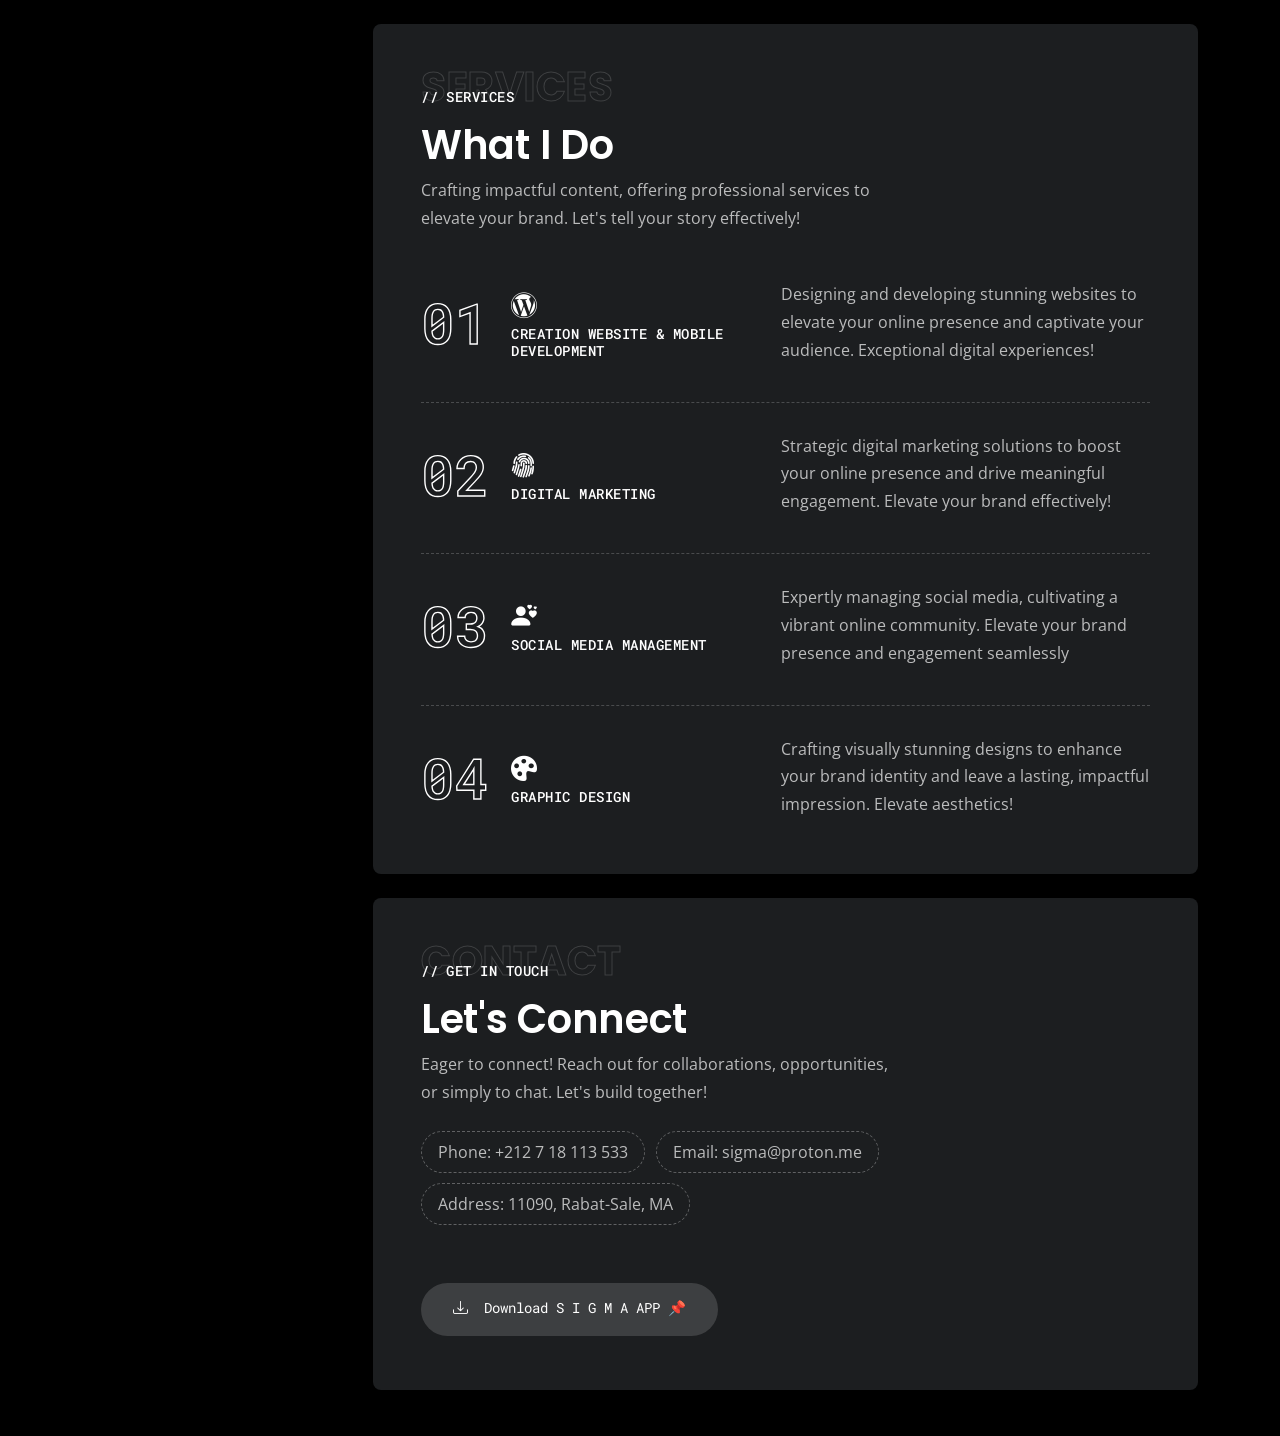
==== commit fd944b52: "Update index.html" ====
--- a/index.html
+++ b/index.html
@@ -64,7 +64,7 @@
             
             <ul class="list-circle">
                 <li><a class="mono-heading link-decoration" href="https://marouananouar.github.io/RedTeamPortfolio/" target="_blank">RedTeam Portfolio</a></li>
-				<a href="#" target="_blank" class="mono-heading link-decoration"><i class="bi bi-download"></i> Download SIGMA APP &#128204;</a>
+				<a href="#" target="_blank" class="mono-heading link-decoration"><i class="bi bi-download"></i> Download S I G M A APP &#128204;</a>
             </ul>
         </div>
         <div class="tm-bottom">
@@ -943,7 +943,7 @@
                             <!-- Contact Form -->
                             <div class="contact-form">
                                 <form method="post" id="contactform">
-								<a href="#" target="_blank" class="button button-md"  type="button"><i class="bi bi-download"></i> Download SIGMA APP &#128204;</a>
+								<a href="#" target="_blank" class="button button-md"  type="button"><i class="bi bi-download"></i> Download S I G M A APP &#128204;</a>
                                 </form>
                                 <!-- Submit result -->
                                 <div class="submit-result">
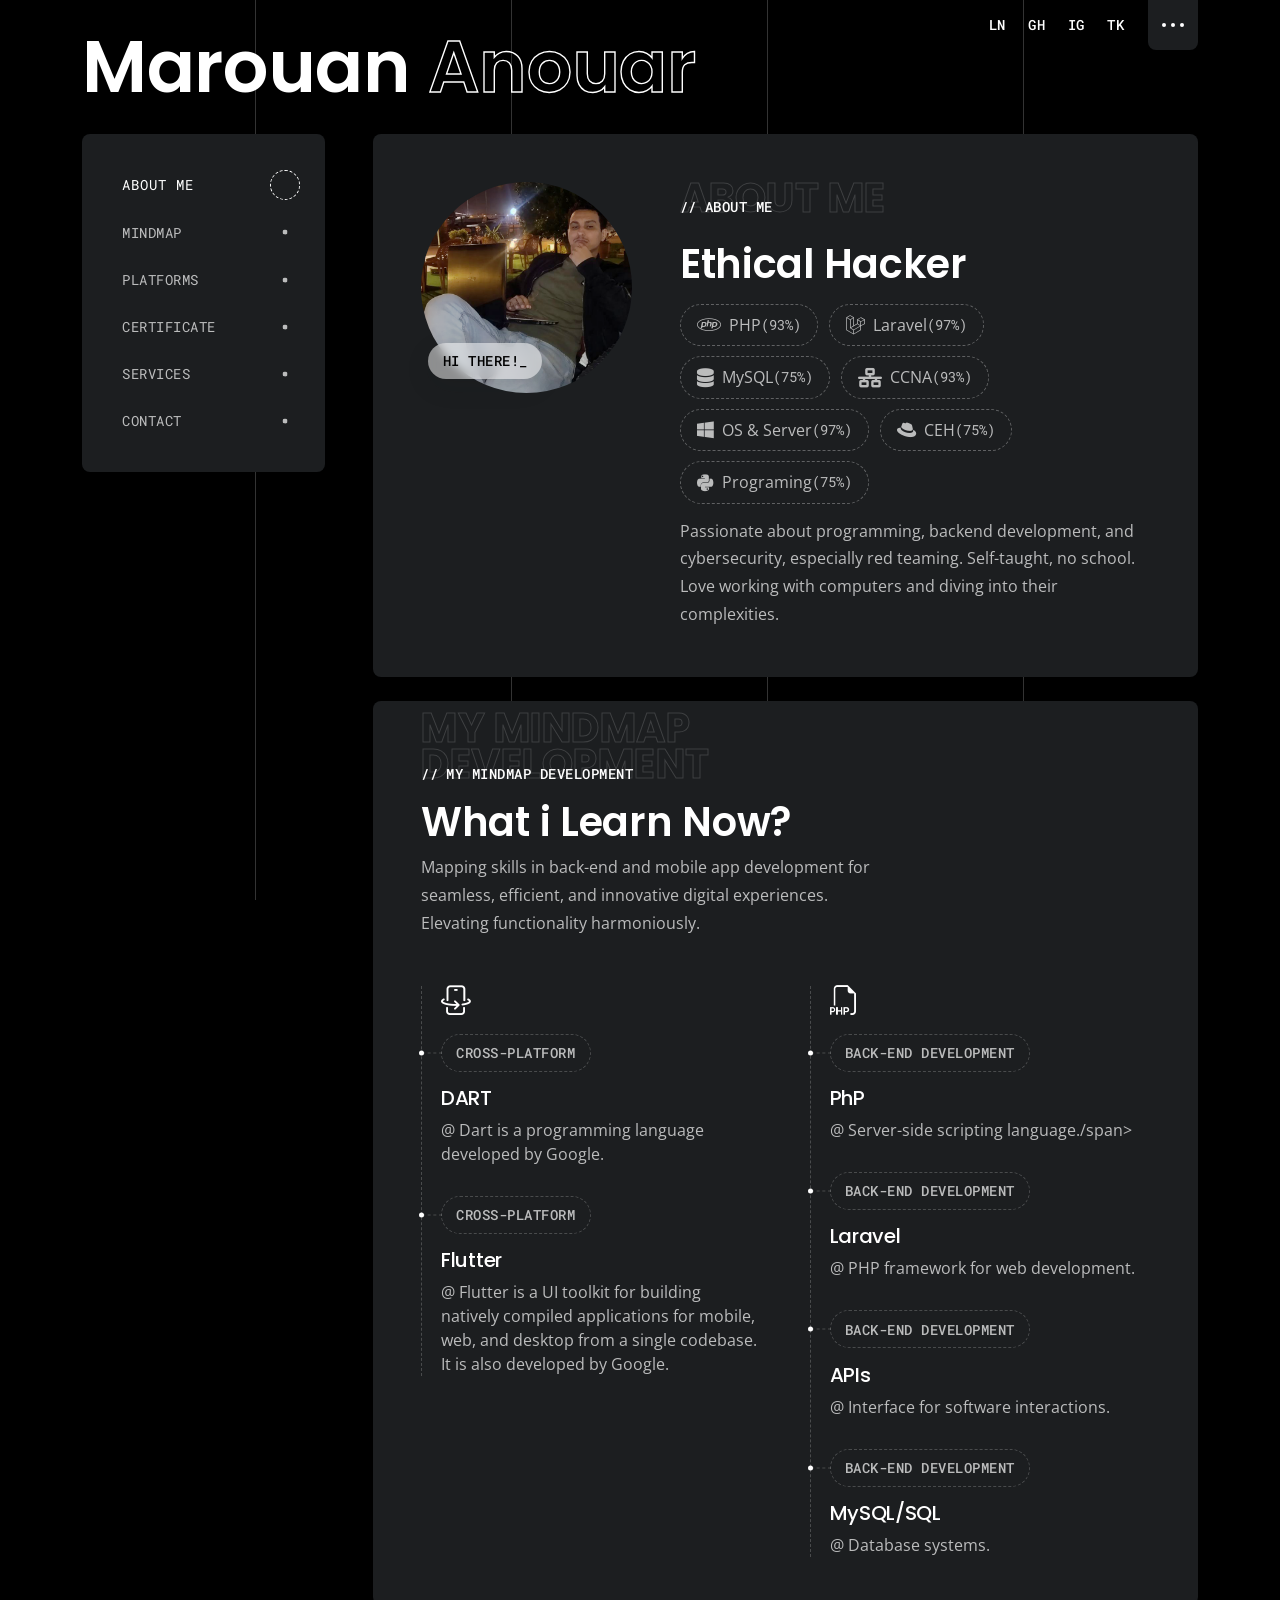
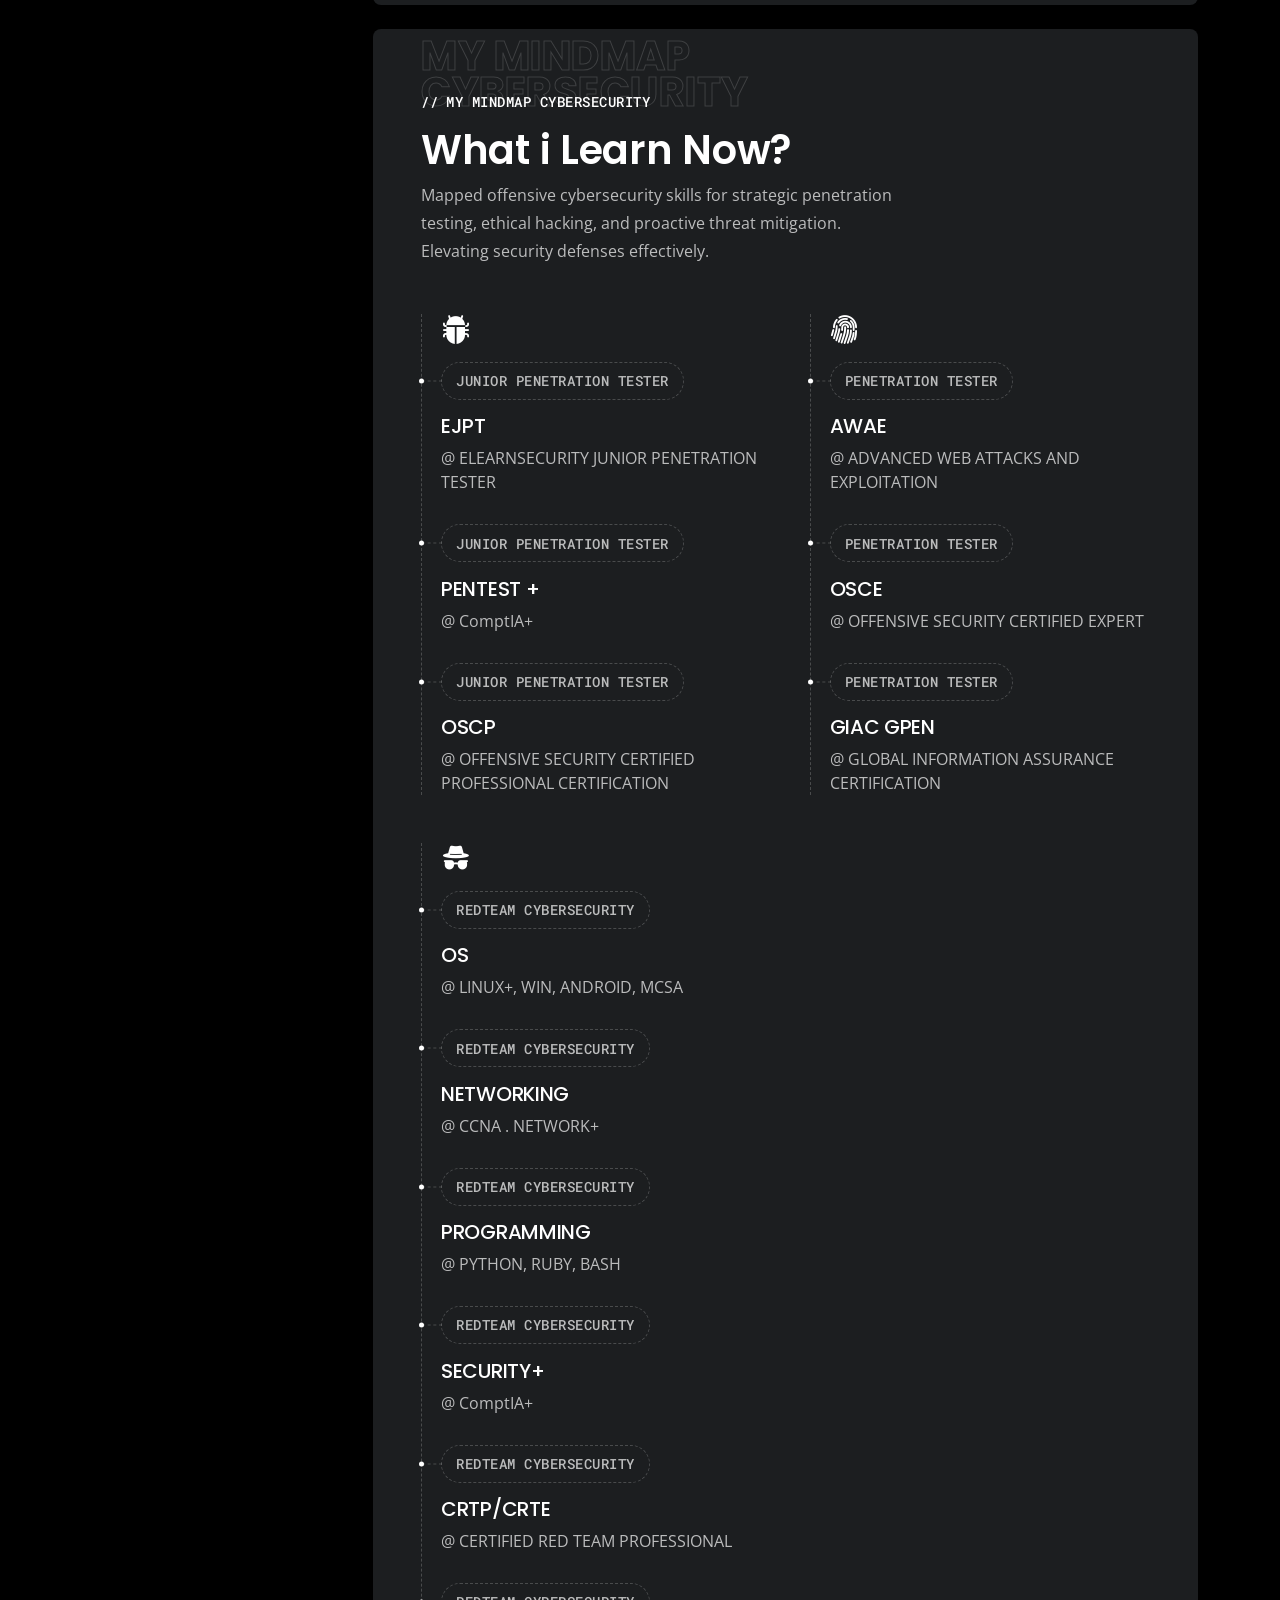
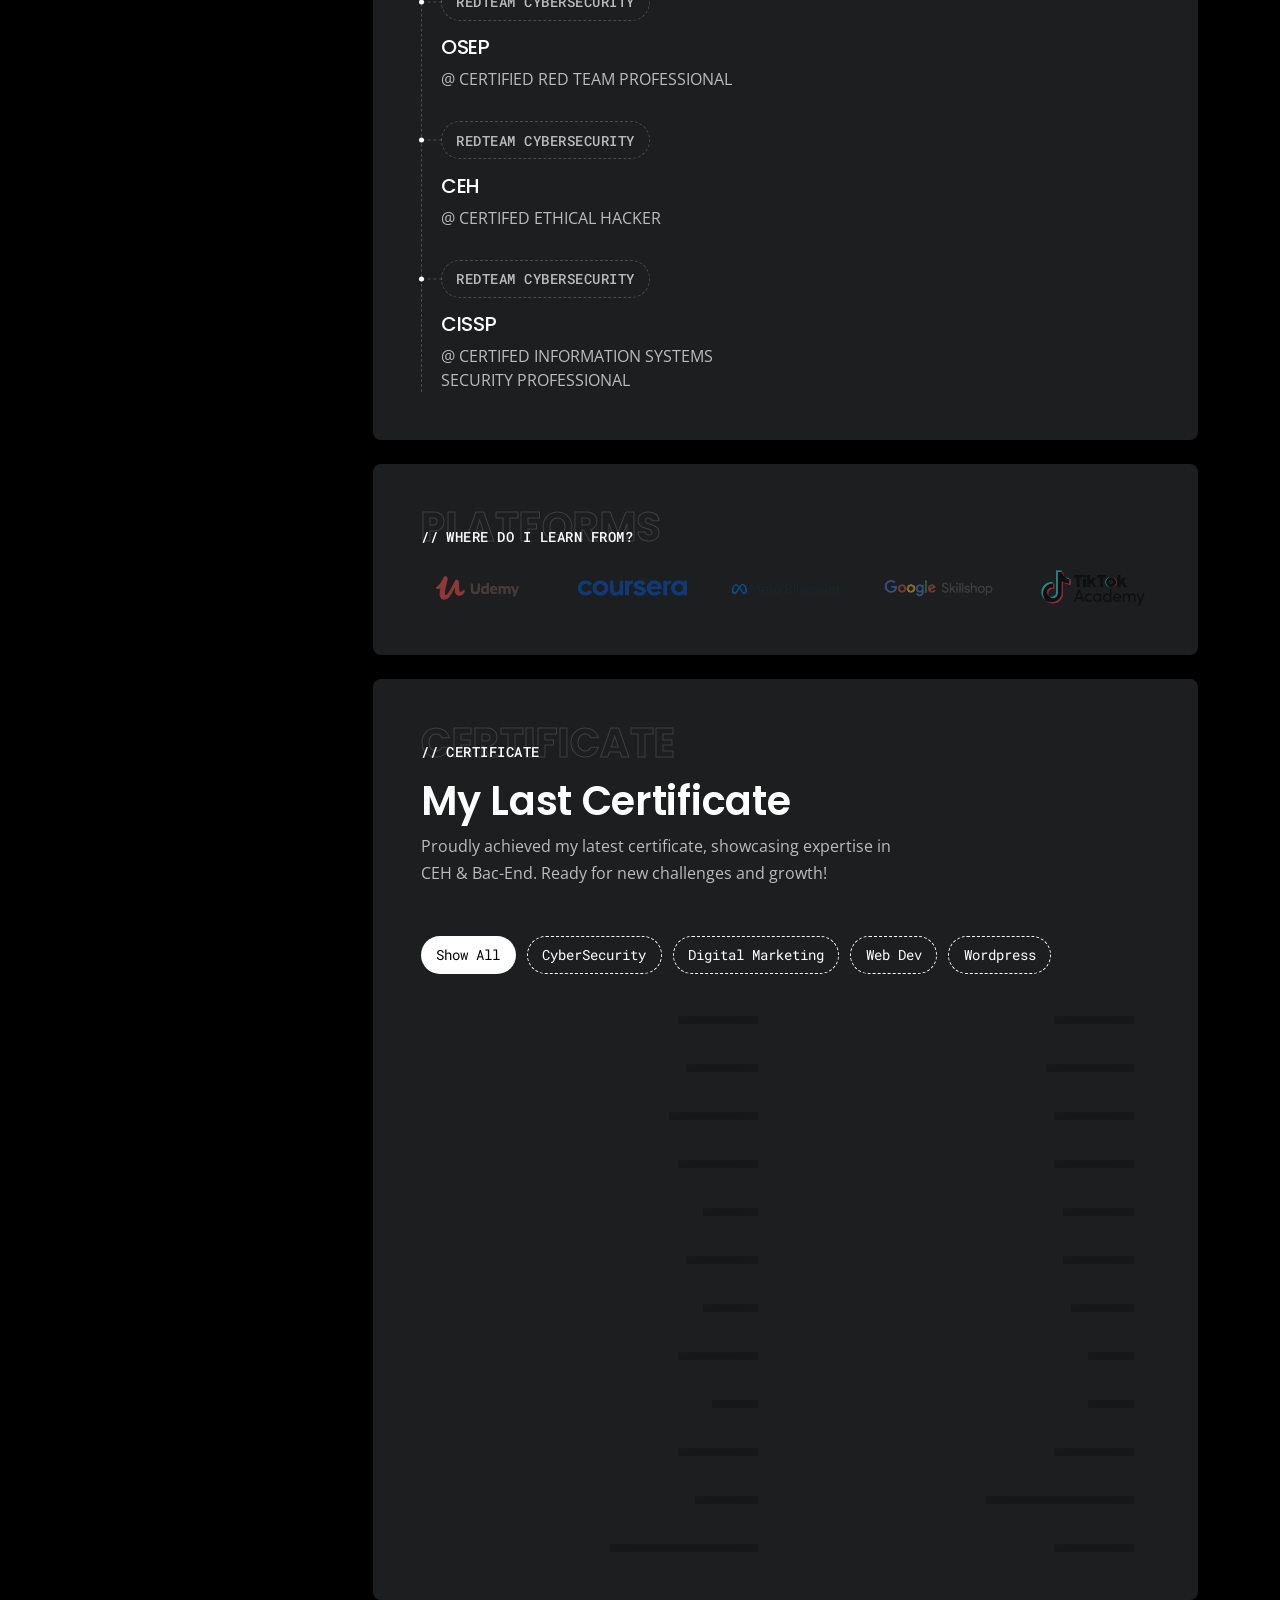
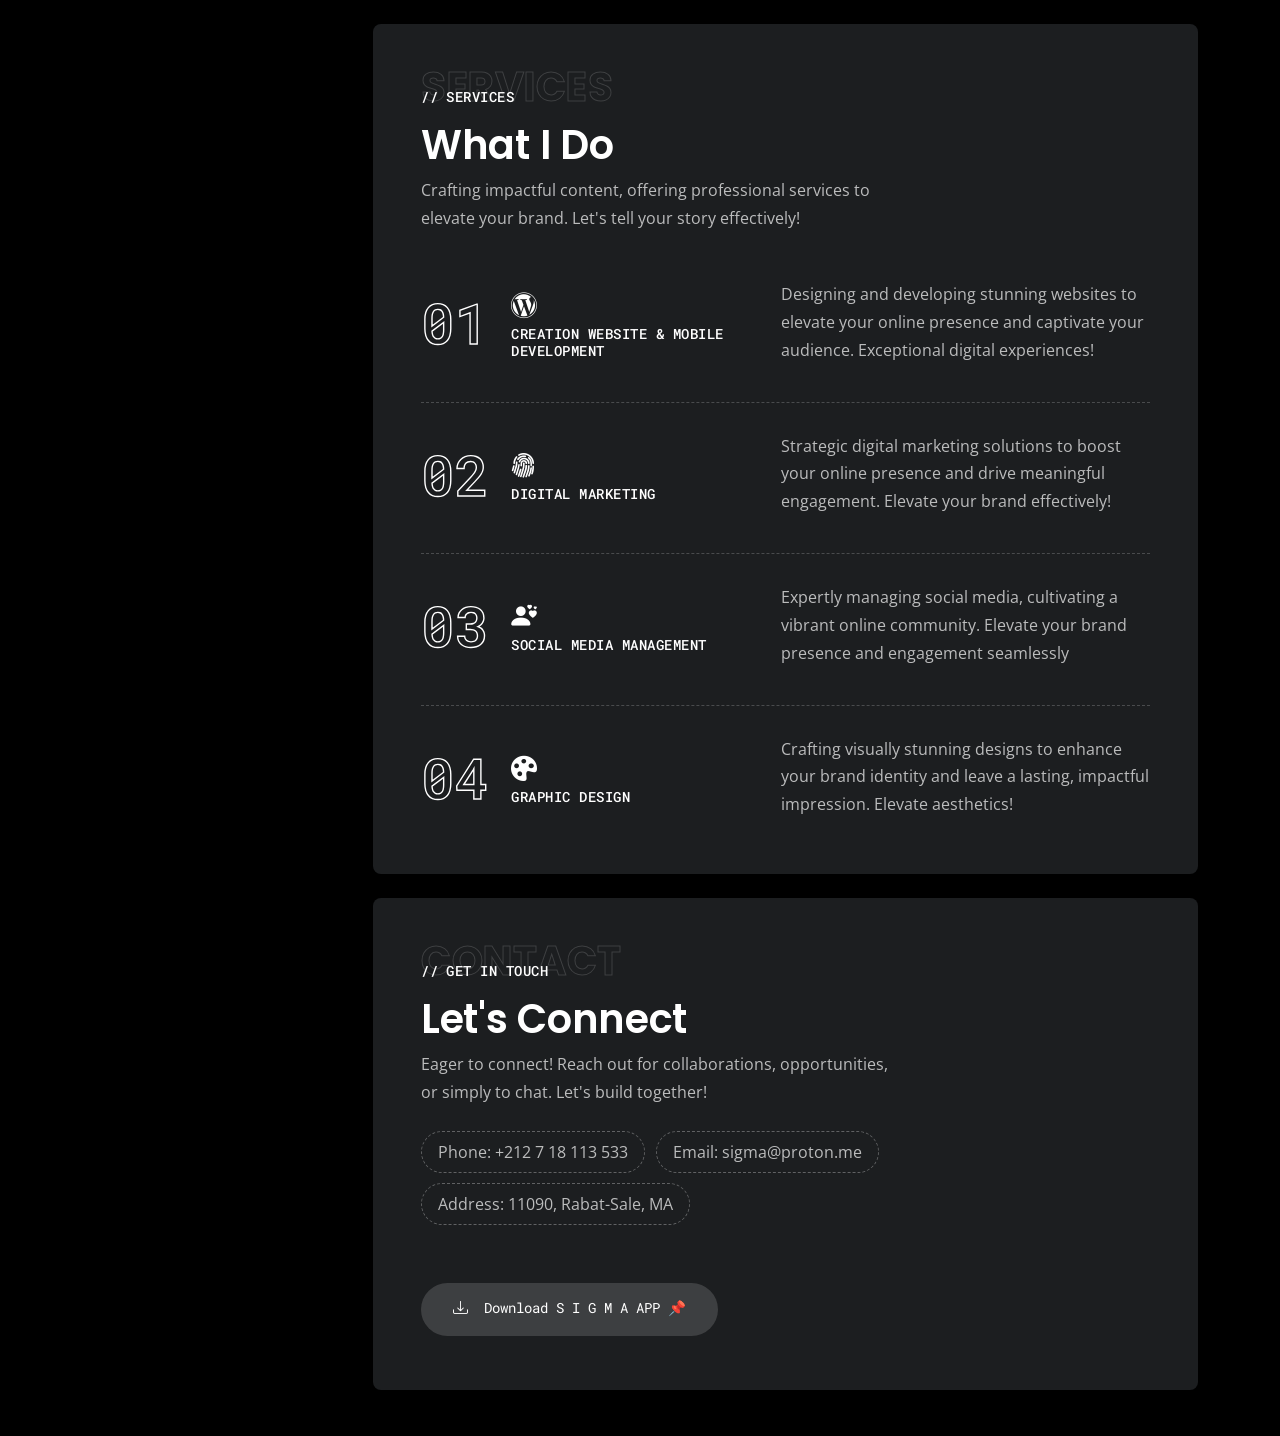
==== commit 4b82b2eb: "Update index.html" ====
--- a/index.html
+++ b/index.html
@@ -68,7 +68,7 @@
             </ul>
         </div>
         <div class="tm-bottom">
-            <p>&copy; 2024 S I G M A Code.</p>
+            <p>&copy; 2024 - S I G M A Code.</p>
         </div>
     </div>
     <!-- end Toggle Menu Content -->
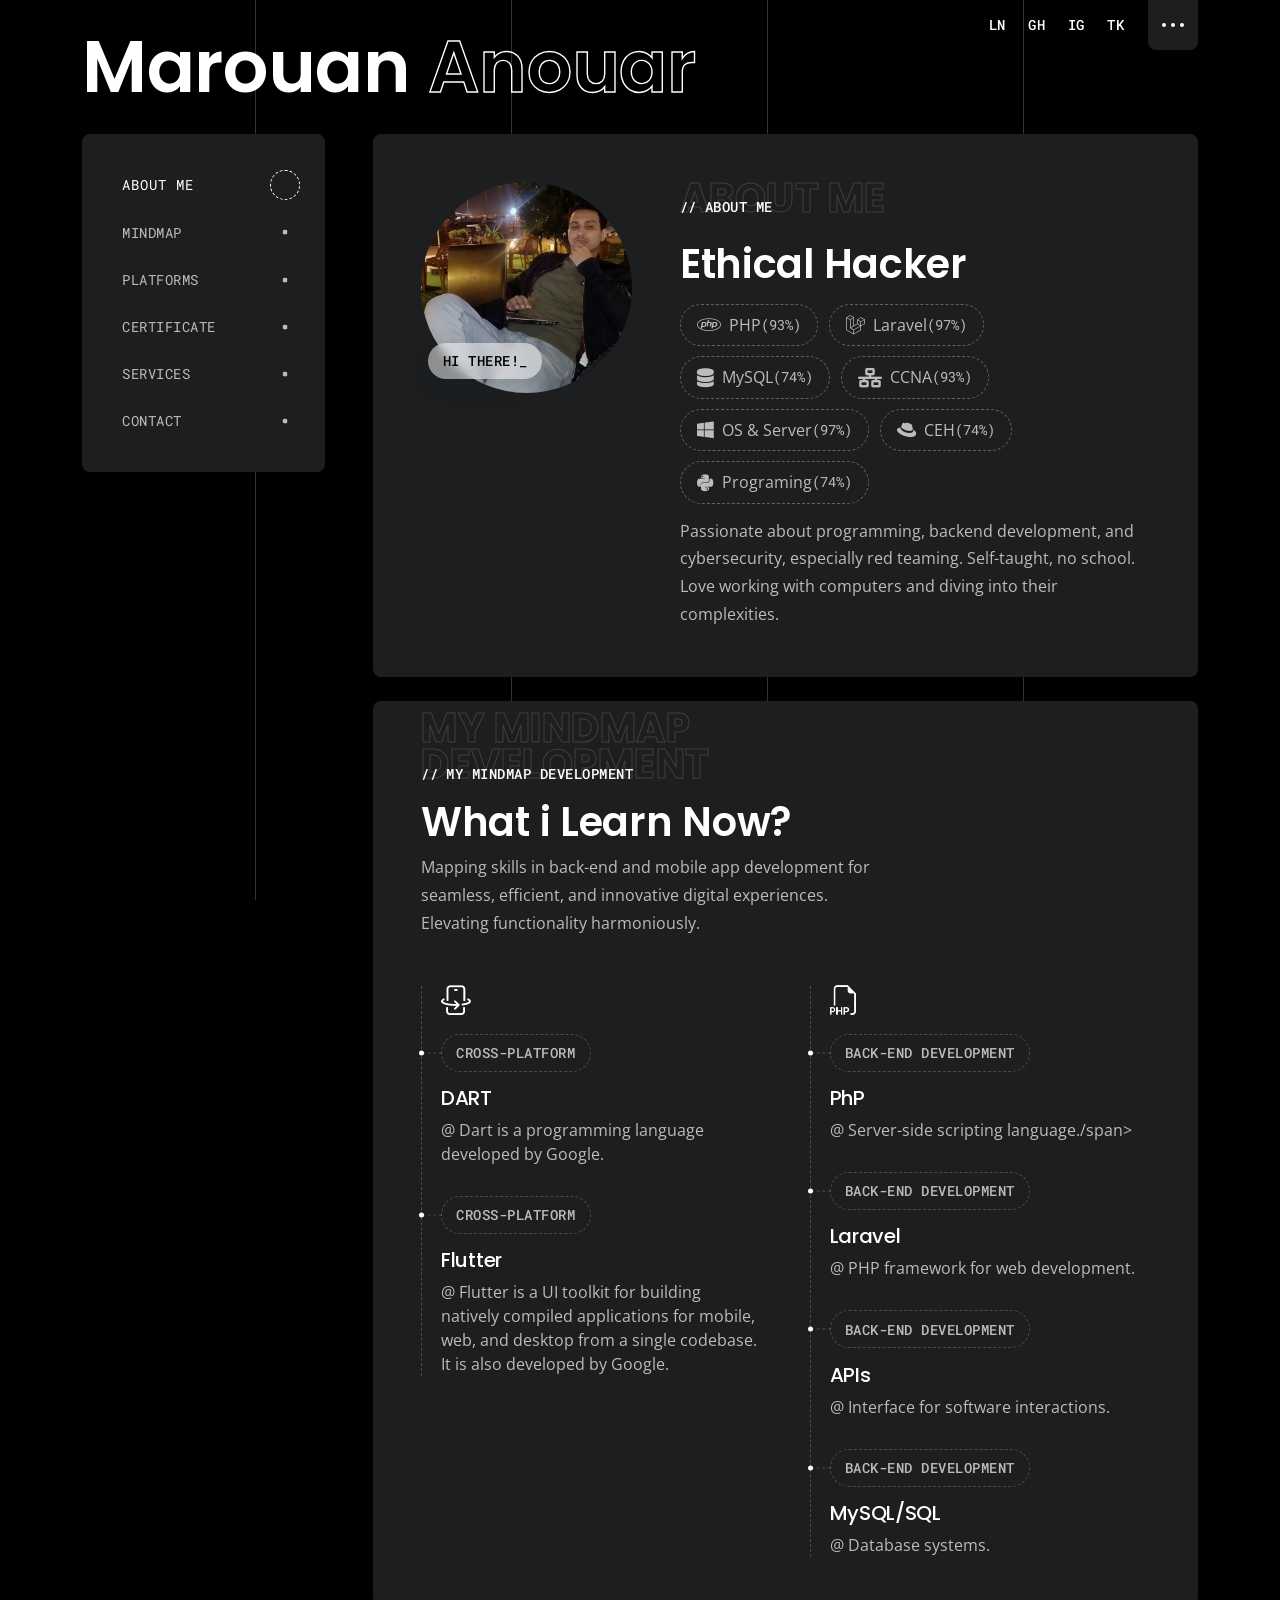
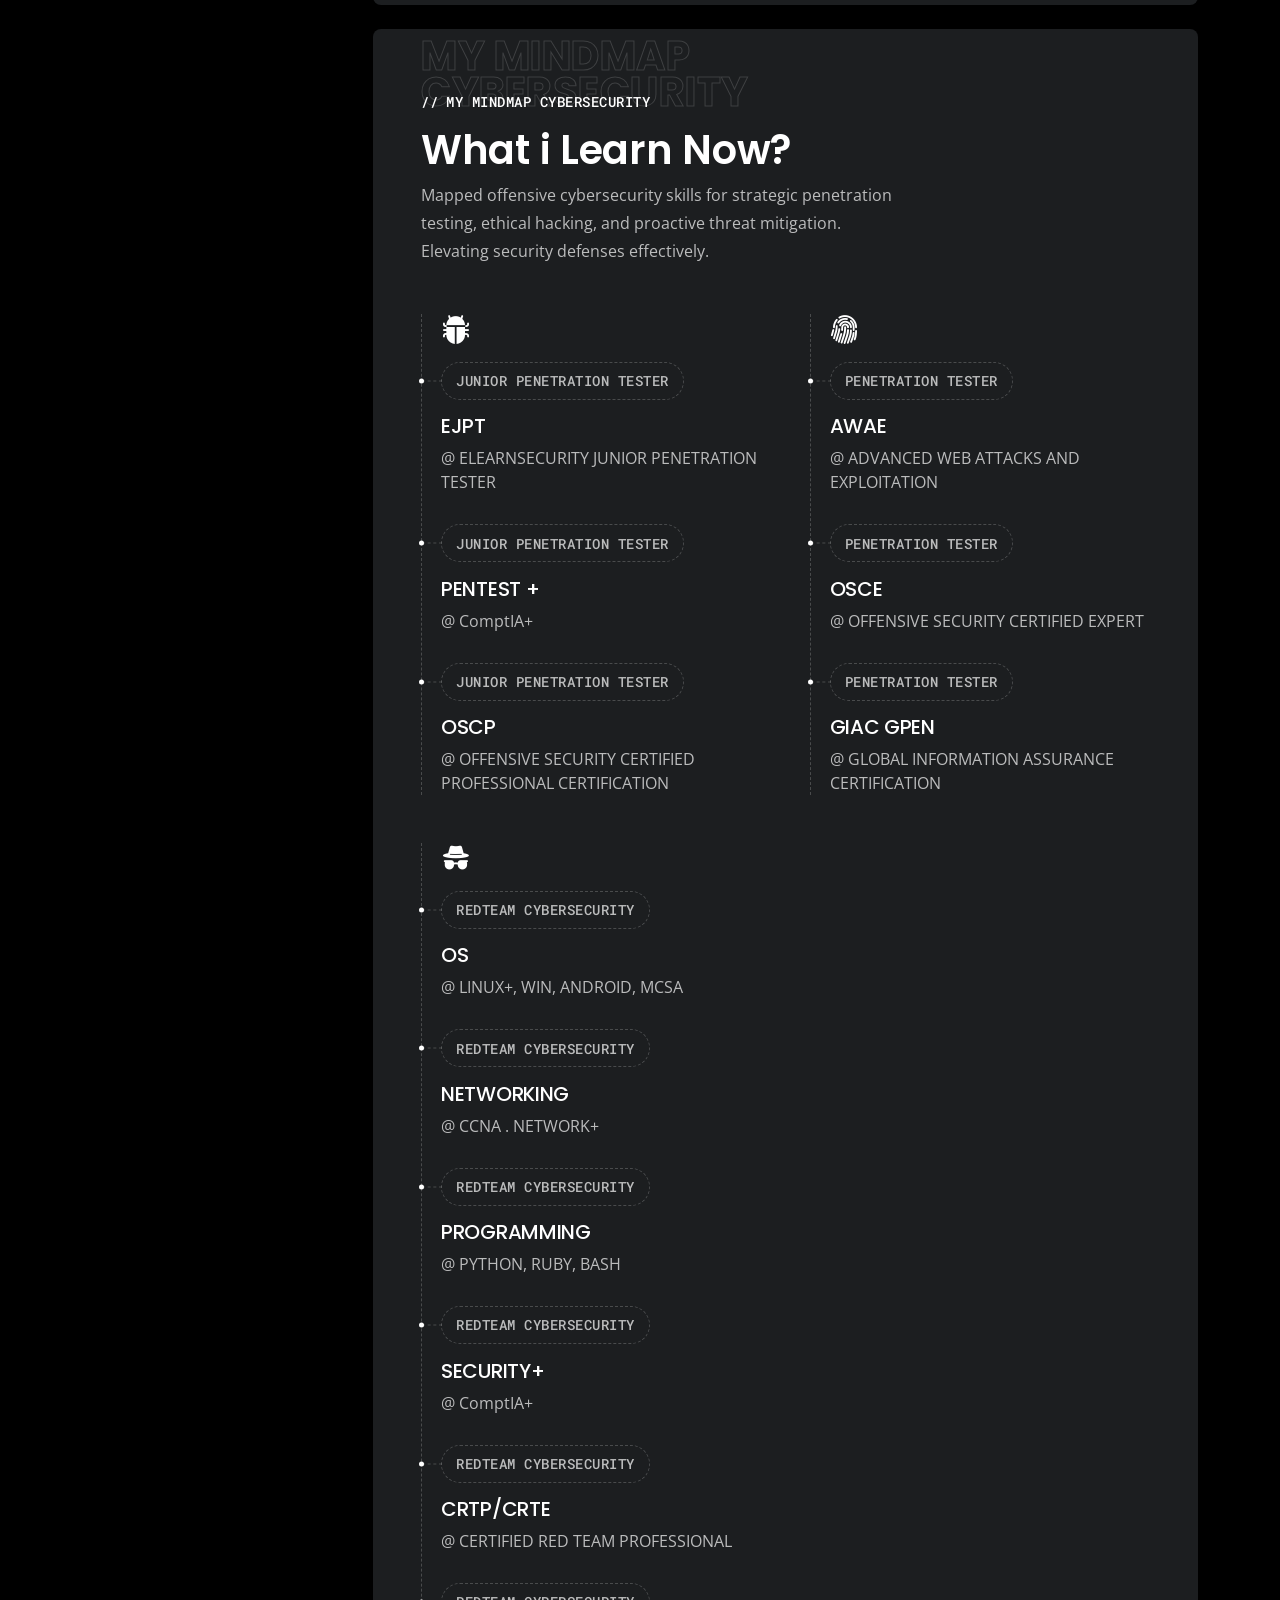
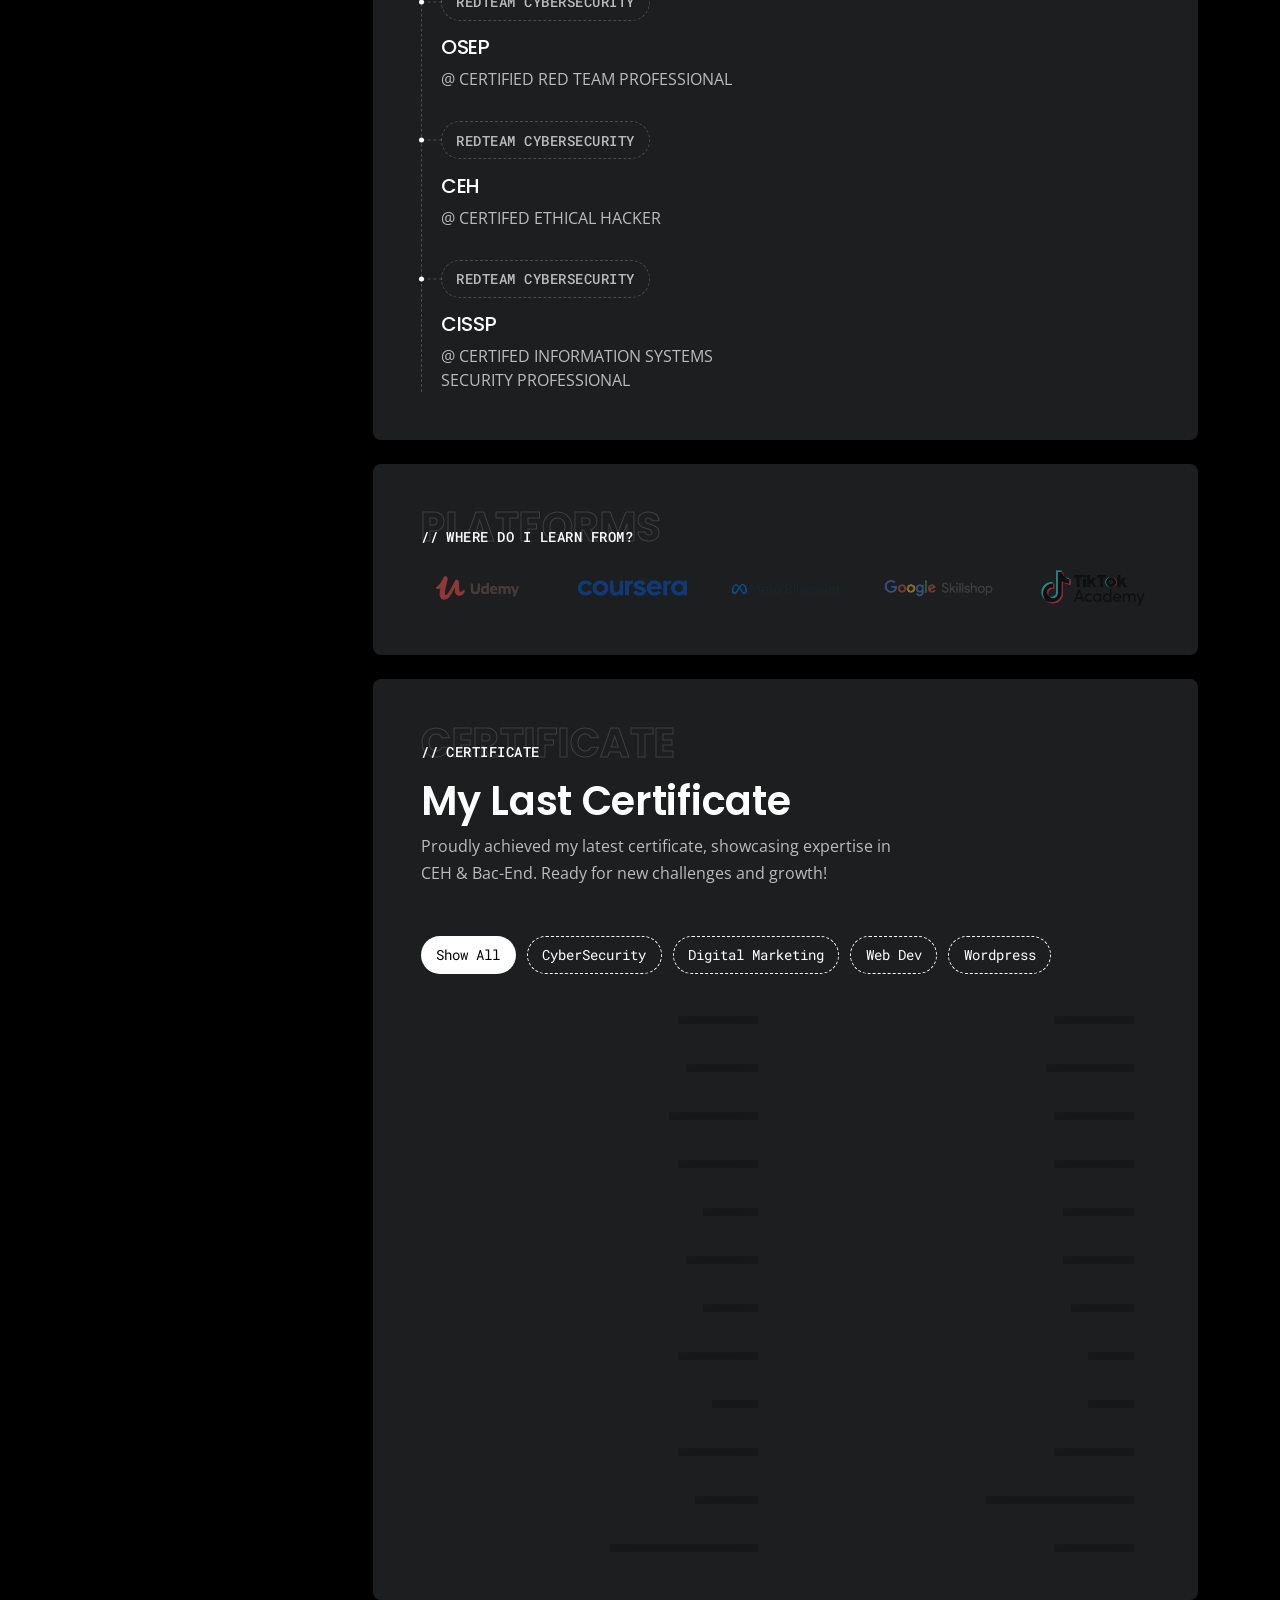
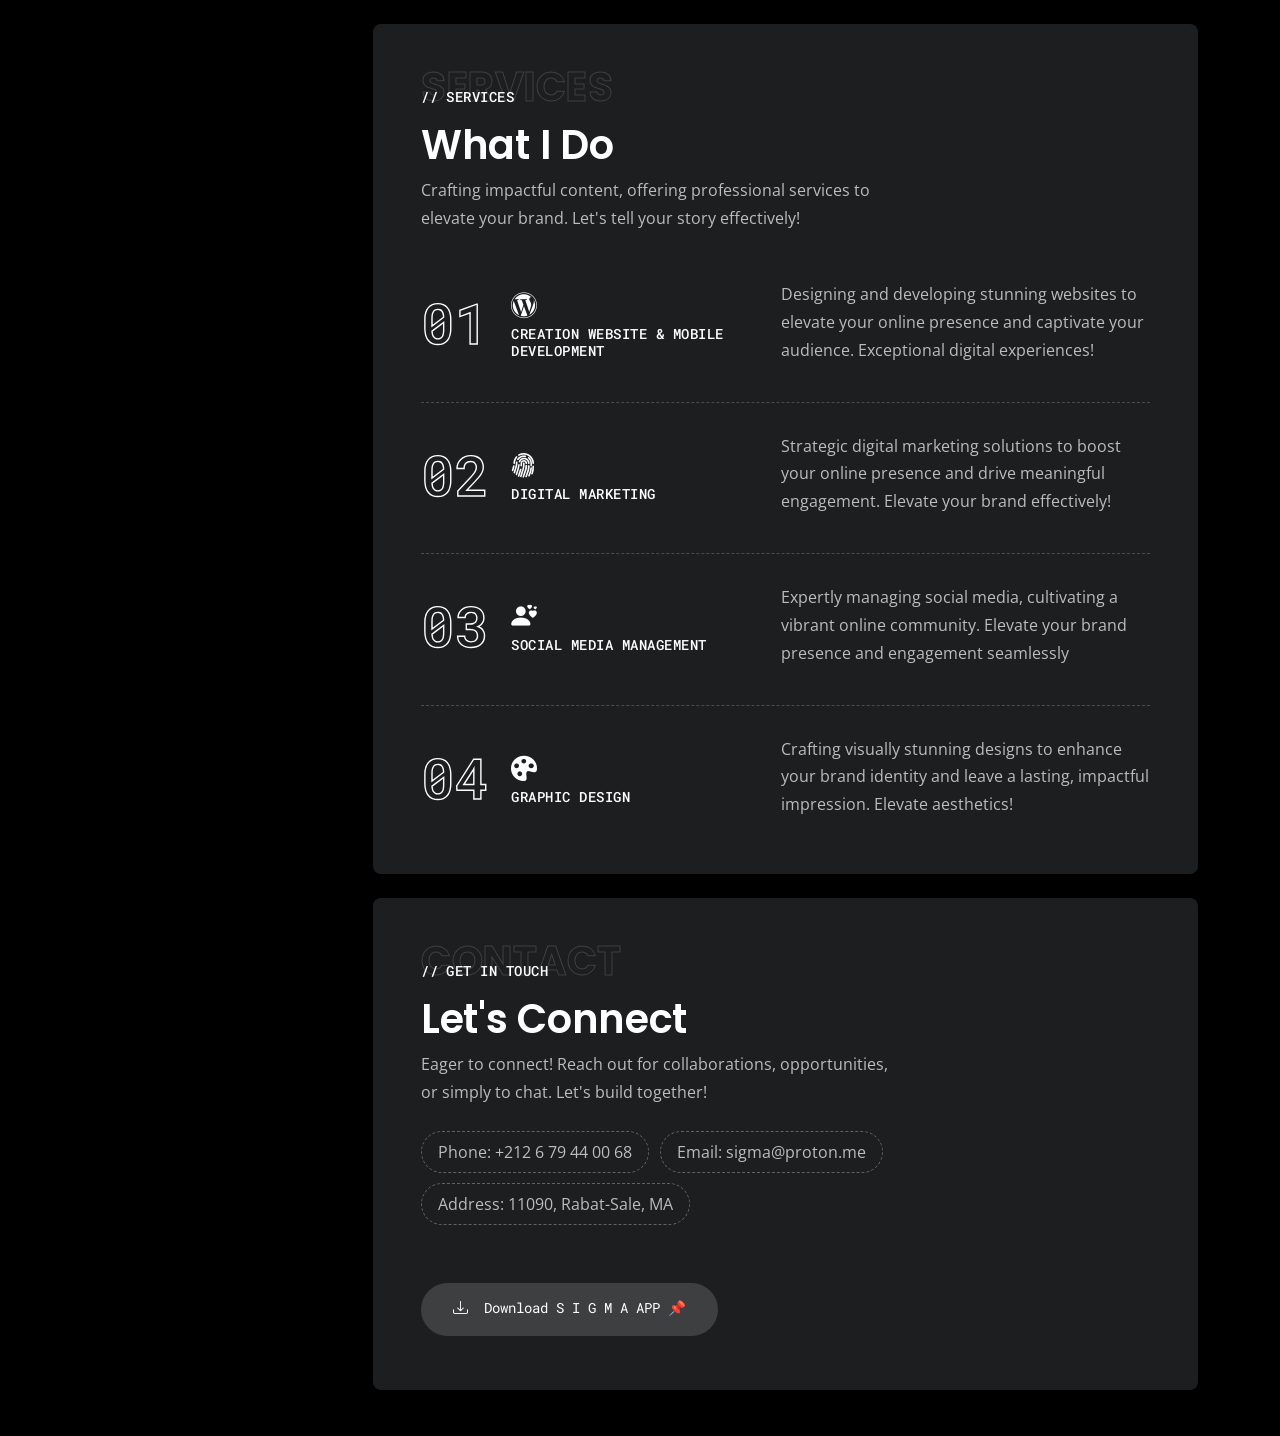
==== commit 8364159d: "." ====
--- a/index.html
+++ b/index.html
@@ -7,11 +7,11 @@
     <meta name="description" content="">
     <meta name="keywords" content="">
 	<!--=============== favicons ===============-->
-    <link rel="shortcut icon" href="https://blogger.googleusercontent.com/img/b/R29vZ2xl/AVvXsEiuqmqVYG1qRv6y5TamSCXSnfxwQsNjtWzl5QD819bvv8e3jlDpkH0J4X-GQiDA-d2wN6ZZHvhE8NylpY-wvyoSNgulO67jTHTBHK3r6E44A7h3kvW3K6sYlEQ-d4SnREbrb_KTjwe67kIbYFxFvquYx_ES-p53h4baaIb5CHQNVVZTWoR_B9DriXnLmDxf/s45/favicon.png">
+    <link rel="shortcut icon" href="https://blogger.googleusercontent.com/img/b/R29vZ2xl/AVvXsEh_f9LadL-HIBV7JNzFzJcEtPsEXTqTJqTFLl4oG-U4ku5bEAbVlsVHBC4fXiSsinClo0er-TydJMt36yFfwjQJSk70zAf2Ld0pp69lpMamZSiq9JOKl6V1ok-YNvg8Ex96jnbEBSGl6oWRMoE9_UJiYTno8_ztak8prKCUz_yJY3jzF9kB0mU_GAIlT7-X/s49/favicon.png">
     <title>RedTeam - Space</title>
     <!-- Favicon -->
     <!--=============== favicons ===============-->
-    <link rel="shortcut icon" href="https://blogger.googleusercontent.com/img/b/R29vZ2xl/AVvXsEiuqmqVYG1qRv6y5TamSCXSnfxwQsNjtWzl5QD819bvv8e3jlDpkH0J4X-GQiDA-d2wN6ZZHvhE8NylpY-wvyoSNgulO67jTHTBHK3r6E44A7h3kvW3K6sYlEQ-d4SnREbrb_KTjwe67kIbYFxFvquYx_ES-p53h4baaIb5CHQNVVZTWoR_B9DriXnLmDxf/s45/favicon.png">
+    <link rel="shortcut icon" href="https://blogger.googleusercontent.com/img/b/R29vZ2xl/AVvXsEh_f9LadL-HIBV7JNzFzJcEtPsEXTqTJqTFLl4oG-U4ku5bEAbVlsVHBC4fXiSsinClo0er-TydJMt36yFfwjQJSk70zAf2Ld0pp69lpMamZSiq9JOKl6V1ok-YNvg8Ex96jnbEBSGl6oWRMoE9_UJiYTno8_ztak8prKCUz_yJY3jzF9kB0mU_GAIlT7-X/s49/favicon.png">
     <!-- CSS -->
     <link href="assets/plugins/bootstrap/bootstrap.min.css" rel="stylesheet">
     <link href="assets/plugins/magnific-popup/magnific-popup.min.css" rel="stylesheet">
@@ -41,22 +41,22 @@
 			</button>
         <!-- end Close button -->
         <h6 class="mono-heading fw-normal mb-2">Phone:</h6>
-        <h4 class="fw-medium">+(212) 7 181 13 533</h4>
+        <h4 class="fw-medium">+(212) 679-440-068</h4>
         <div class="mt-4">
             <h6 class="mono-heading fw-normal mb-2">Email:</h6>
             <h4 class="fw-medium">sigma@proton.me</h4>
             <ul class="list-inline-sm mt-3">
                 <li>
-                    <a class="button-circle button-circle-sm" href="https://www.linkedin.com/in/sigmacodeagency" target="_blank"><i class="bi bi-linkedin"></i></a>
+                    <a class="button-circle button-circle-sm" href="https://www.linkedin.com/in/marouananouar/" target="_blank"><i class="bi bi-linkedin"></i></a>
                 </li>
                 <li>
-                    <a class="button-circle button-circle-sm" href="https://github.com/sigmacodeagency" target="_blank"><i class="bi bi-github"></i></a>
+                    <a class="button-circle button-circle-sm" href="https://github.com/marouananouar" target="_blank"><i class="bi bi-github"></i></a>
                 </li>
                 <li>
-                    <a class="button-circle button-circle-sm" href="https://instagram.com/sigmacode.agency" target="_blank"><i class="bi bi-instagram"></i></a>
+                    <a class="button-circle button-circle-sm" href="https://instagram.com/marouan_anouar" target="_blank"><i class="bi bi-instagram"></i></a>
                 </li>
                 <li>
-                    <a class="button-circle button-circle-sm" href="https://tiktok.com/@sigmacode.agency" target="_blank"><i class="bi bi-tiktok"></i></a>
+                    <a class="button-circle button-circle-sm" href="https://tiktok.com/@marouan_anouar" target="_blank"><i class="bi bi-tiktok"></i></a>
                 </li>
             </ul>
         </div>
@@ -82,16 +82,16 @@
                         <!-- Social Links -->
                         <ul class="list-inline d-inline-block mono-heading fw-medium">
                             <li>
-                                <a class="link-decoration" href="https://www.linkedin.com/in/sigmacodeagency" target="_blank">LN</a>
+                                <a class="link-decoration" href="https://www.linkedin.com/in/marouananouar/" target="_blank">LN</a>
                             </li>
                             <li>
-                                <a class="link-decoration" href="https://github.com/sigmacodeagency" target="_blank">GH</a>
+                                <a class="link-decoration" href="https://github.com/marouananouar" target="_blank">GH</a>
                             </li>
                             <li>
-                                <a class="link-decoration" href="https://instagram.com/sigmacode.agency" target="_blank">IG</a>
+                                <a class="link-decoration" href="https://instagram.com/marouan_anouar" target="_blank">IG</a>
                             </li>
                             <li>
-                                <a class="link-decoration" href="https://tiktok.com/@sigmacode.agency" target="_blank">TK</a>
+                                <a class="link-decoration" href="https://tiktok.com/@marouan_anouar" target="_blank">TK</a>
                             </li>
                         </ul>
                         <!-- Toggle Menu Button -->
@@ -932,7 +932,7 @@
                                 <h1>Let's Connect</h1>
                                 <p>Eager to connect! Reach out for collaborations, opportunities, or simply to chat. Let's build together!</p>
                                 <ul class="list-inline-pills mt-4">
-                                    <li>Phone: +212 7 18 113 533</li>
+                                    <li>Phone: +212 6 79 44 00 68</li>
                                     <li>Email: sigma@proton.me</li>
                                     <li>Address: 11090, Rabat-Sale, MA</li>
                                 </ul>
